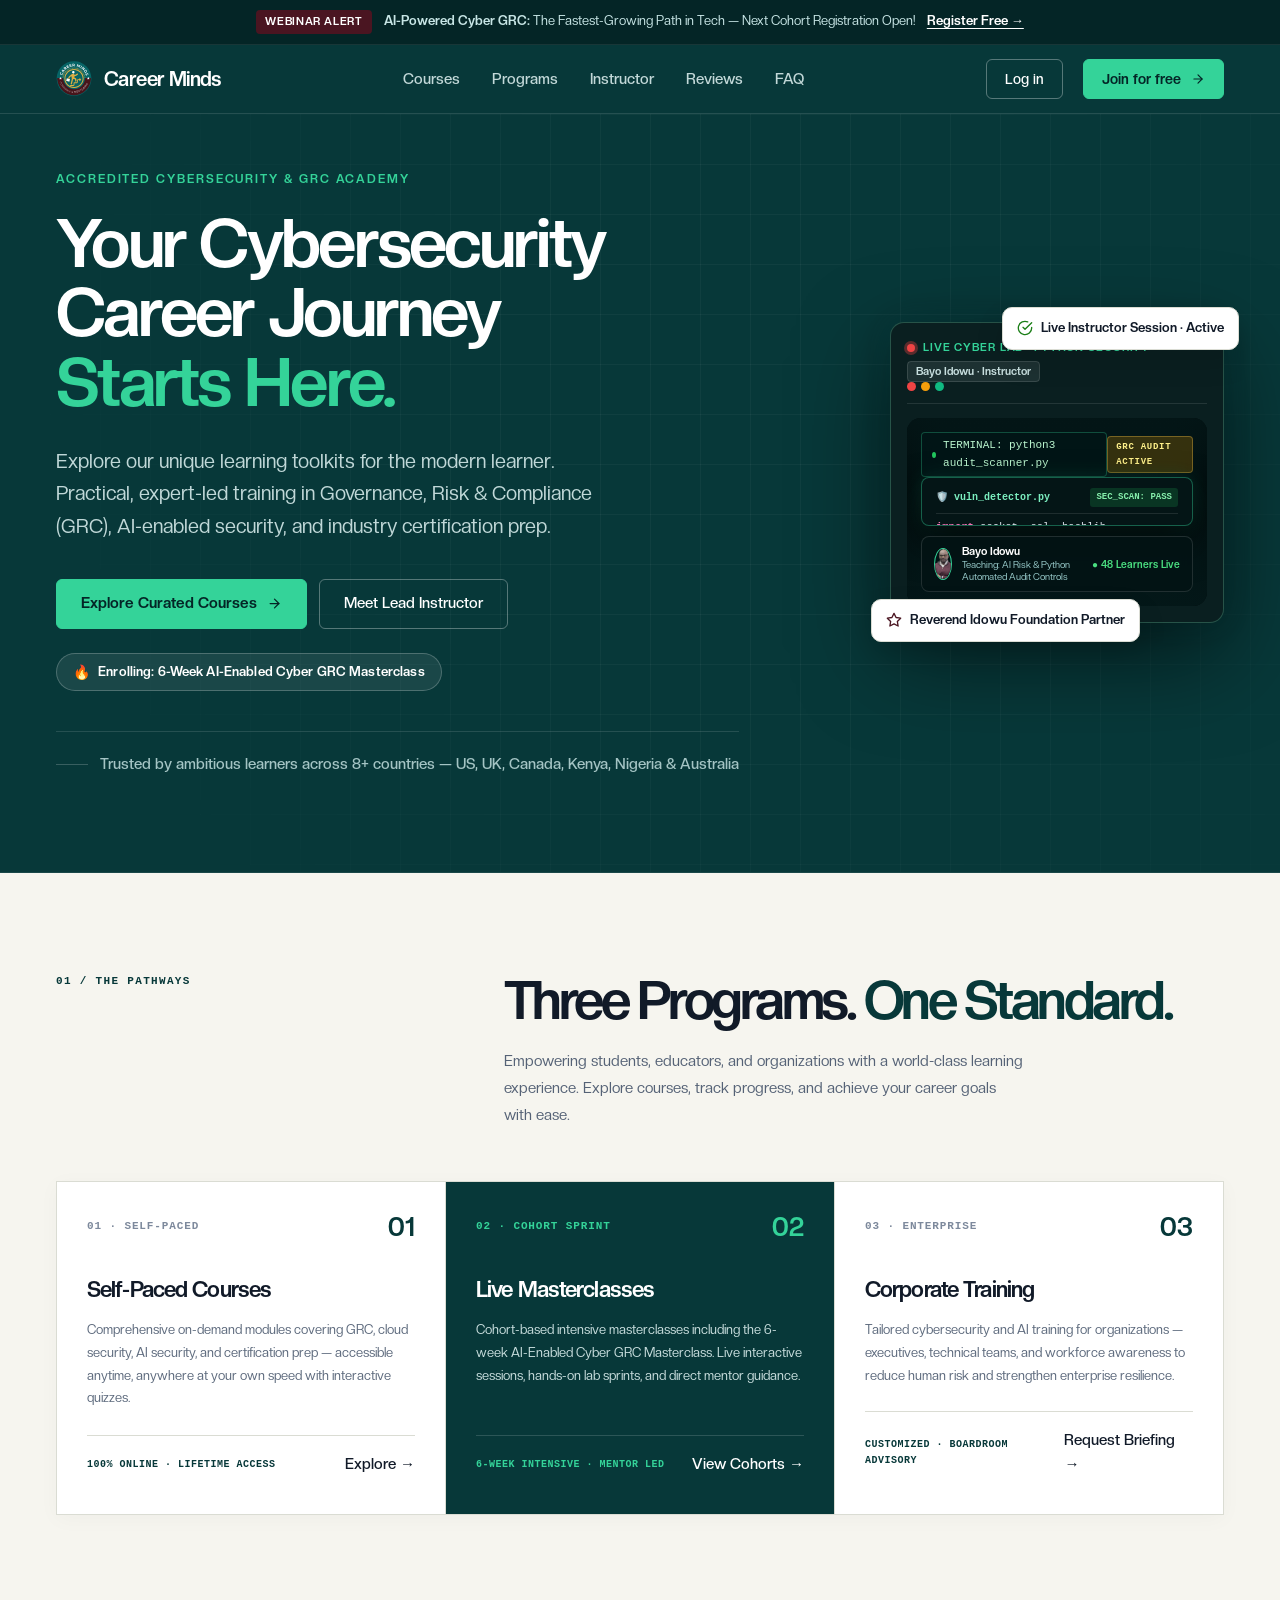
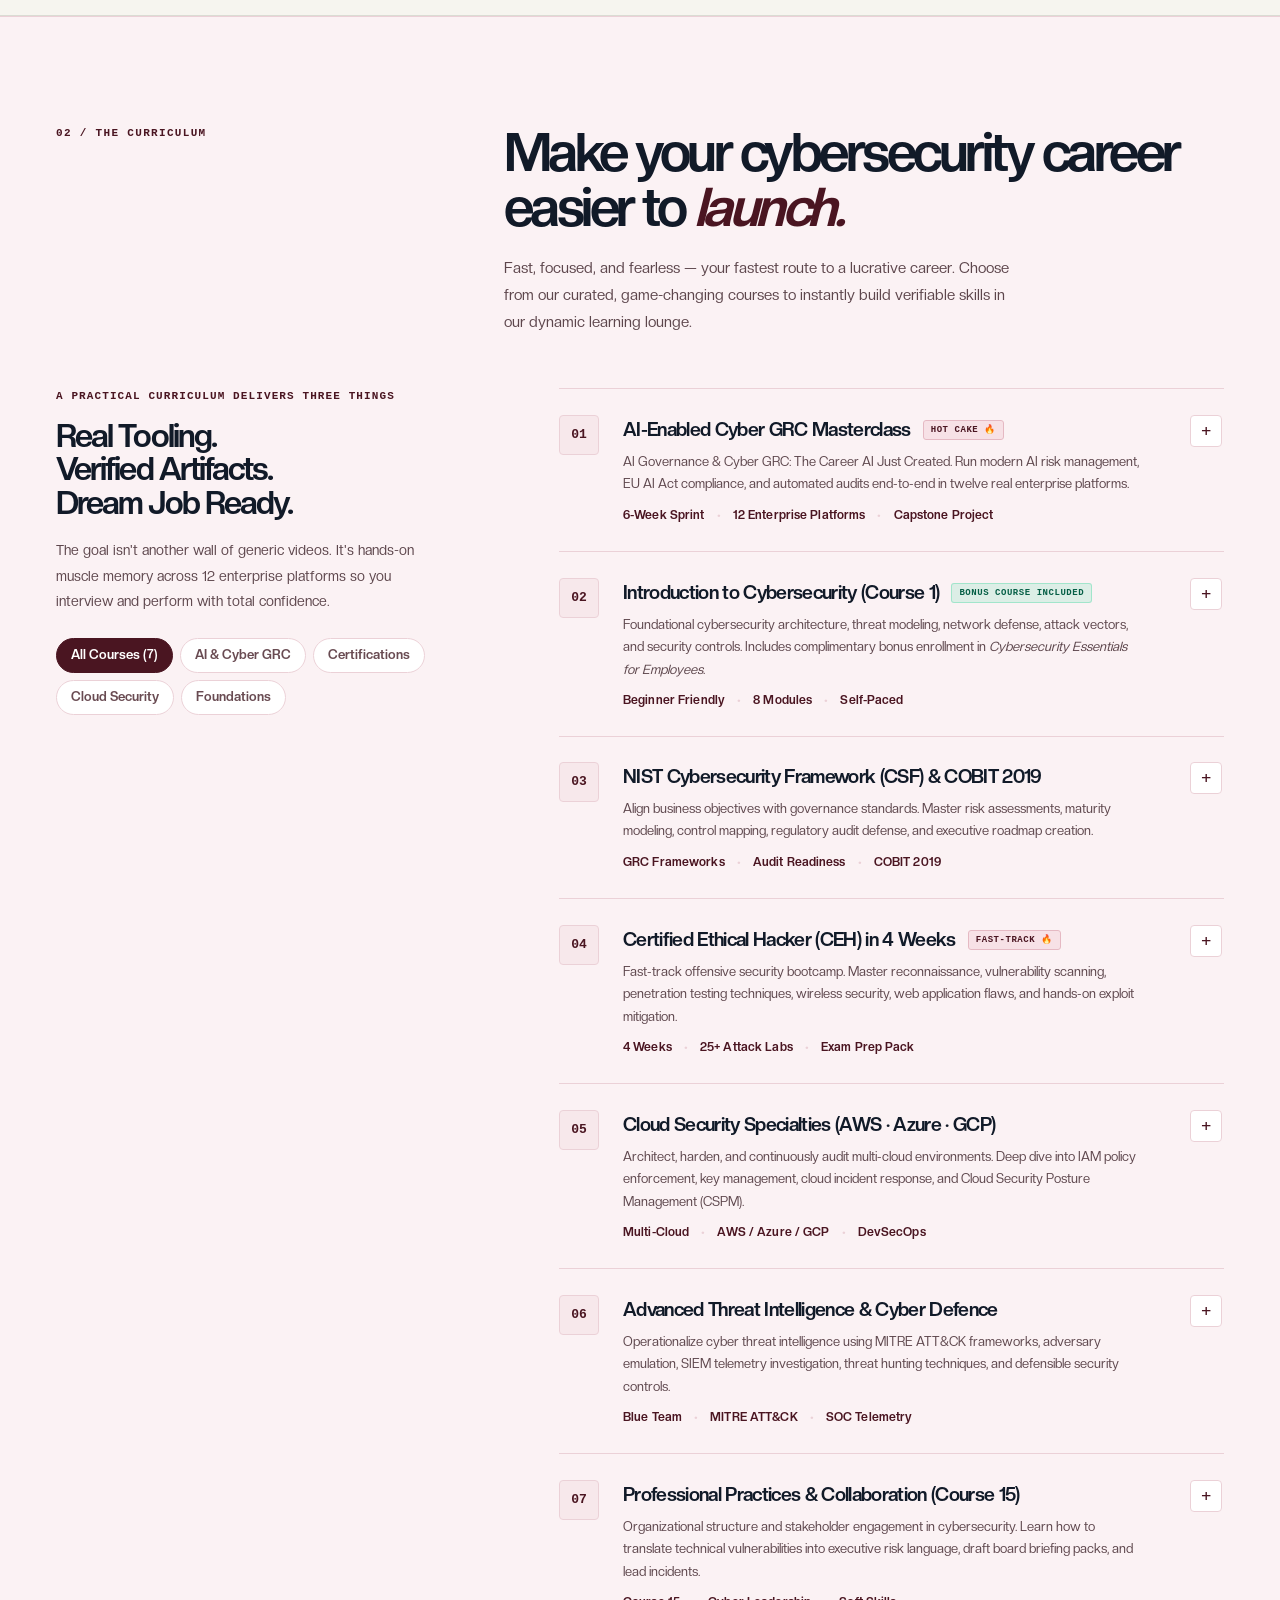
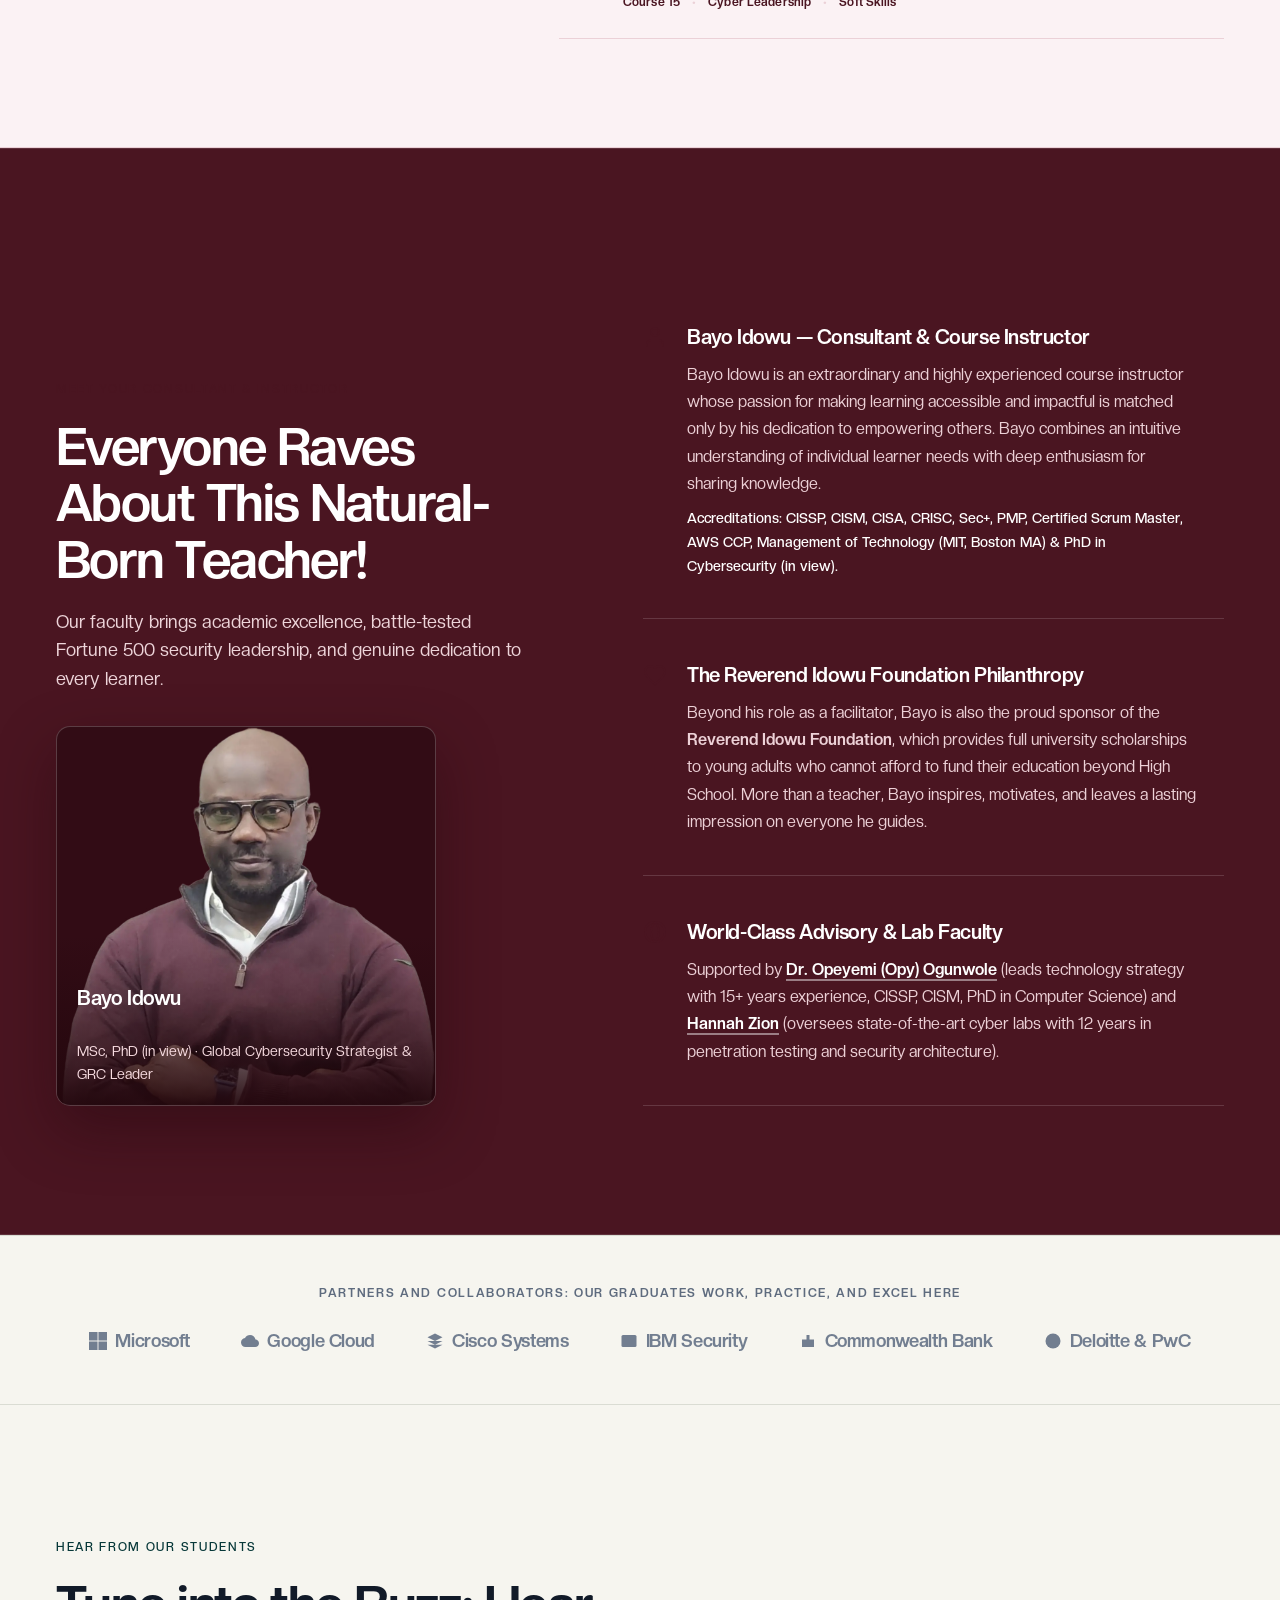
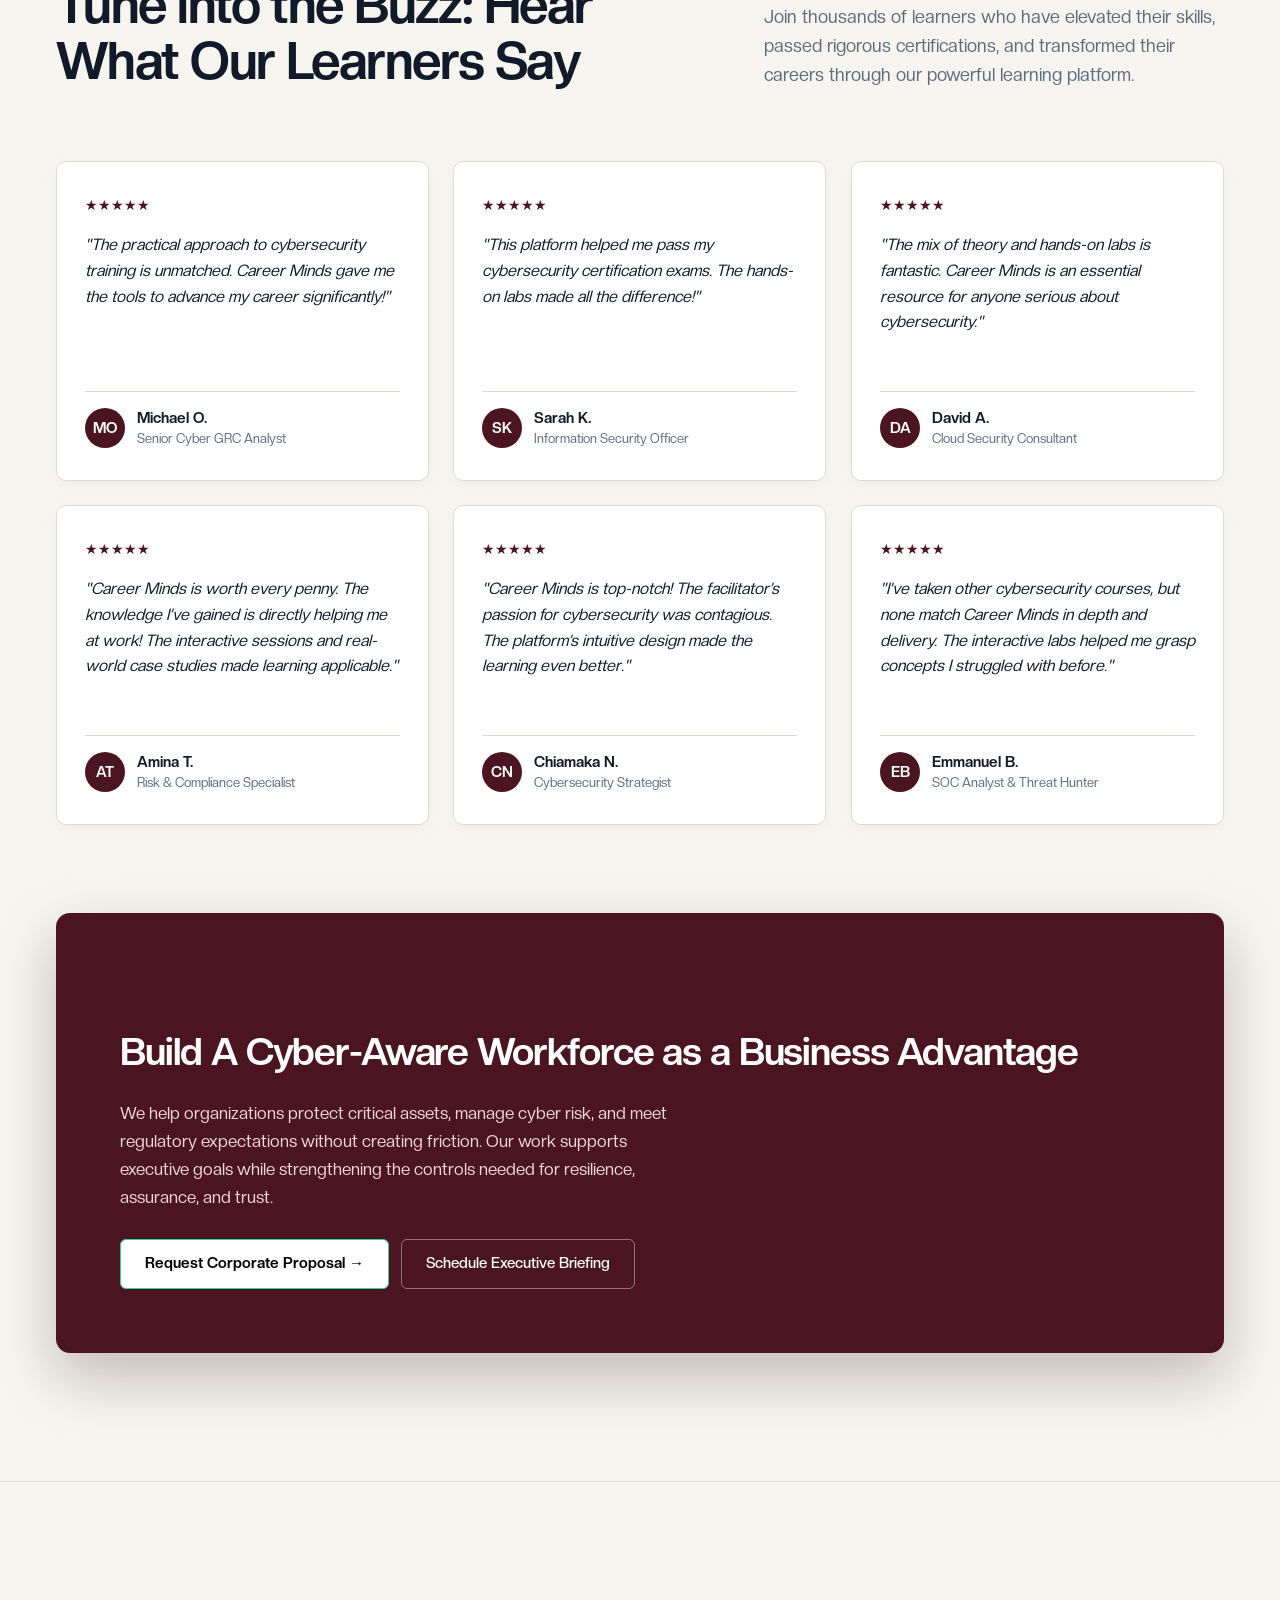
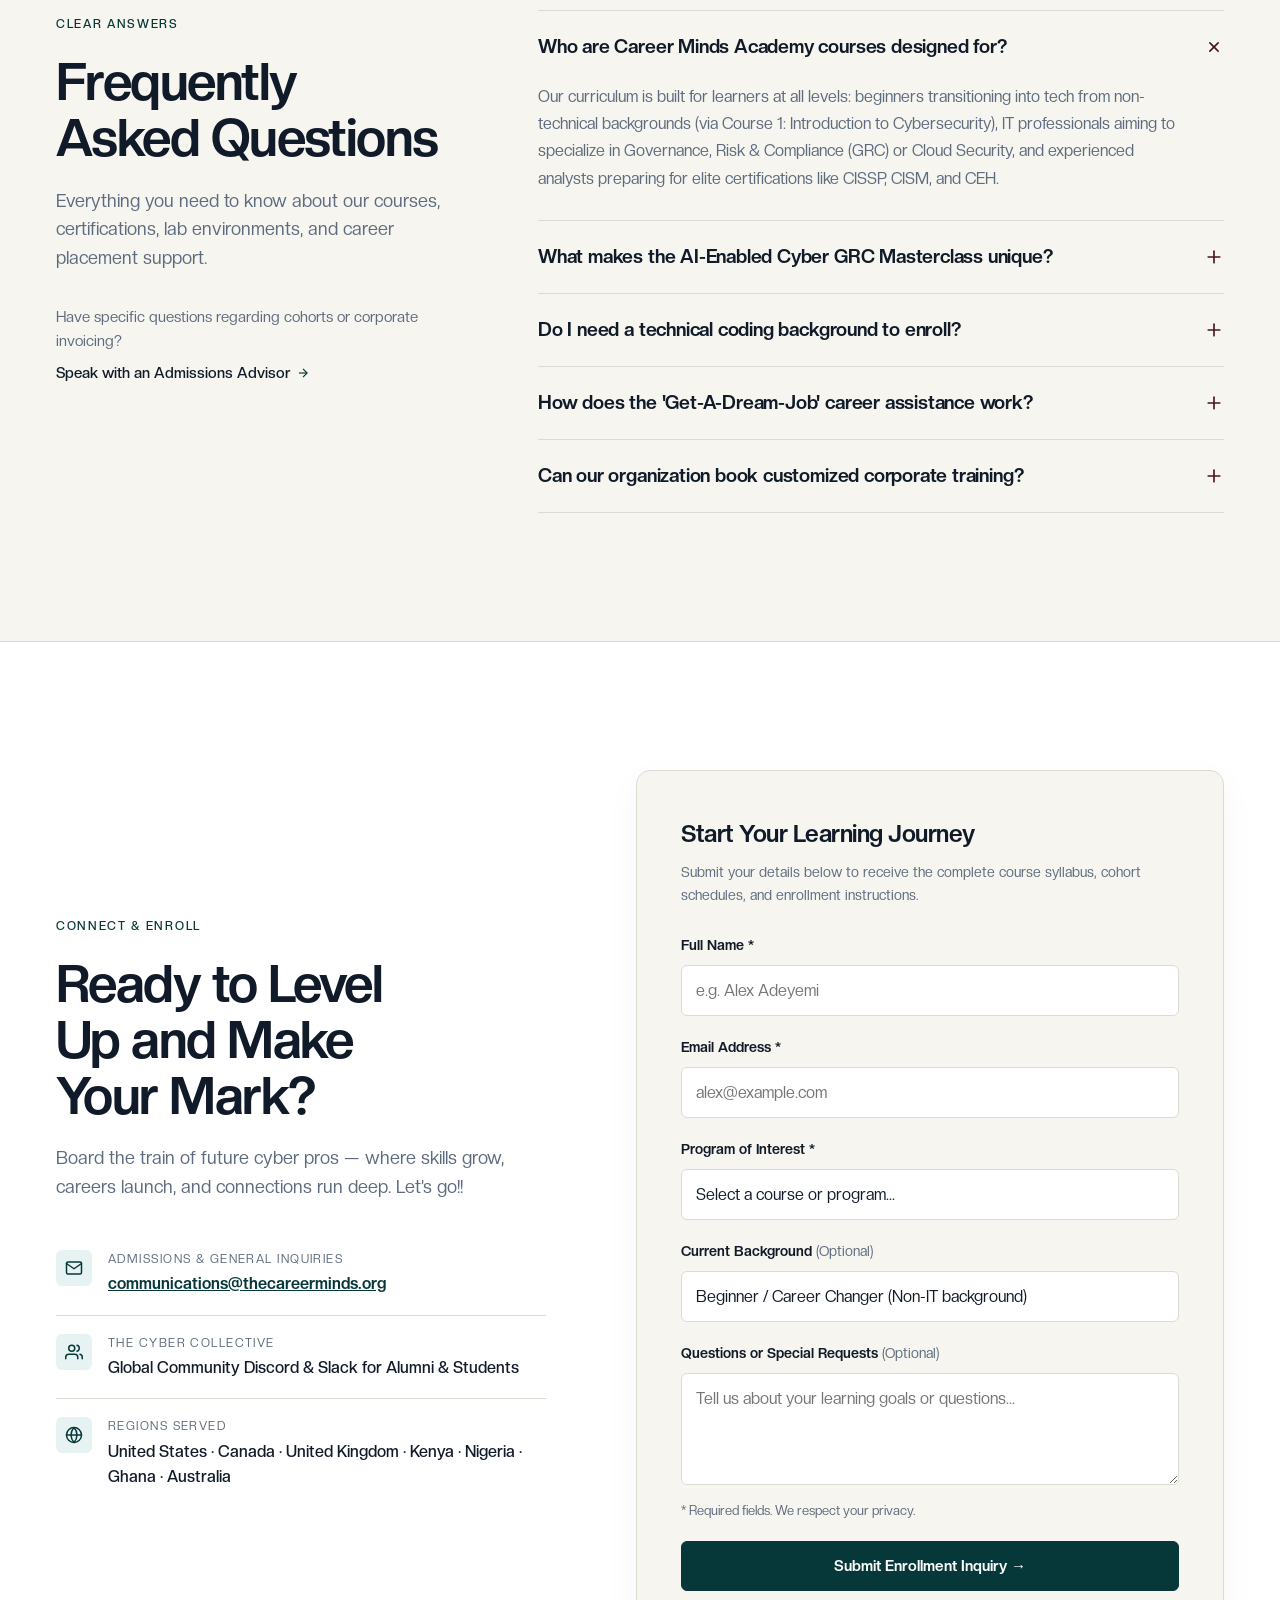
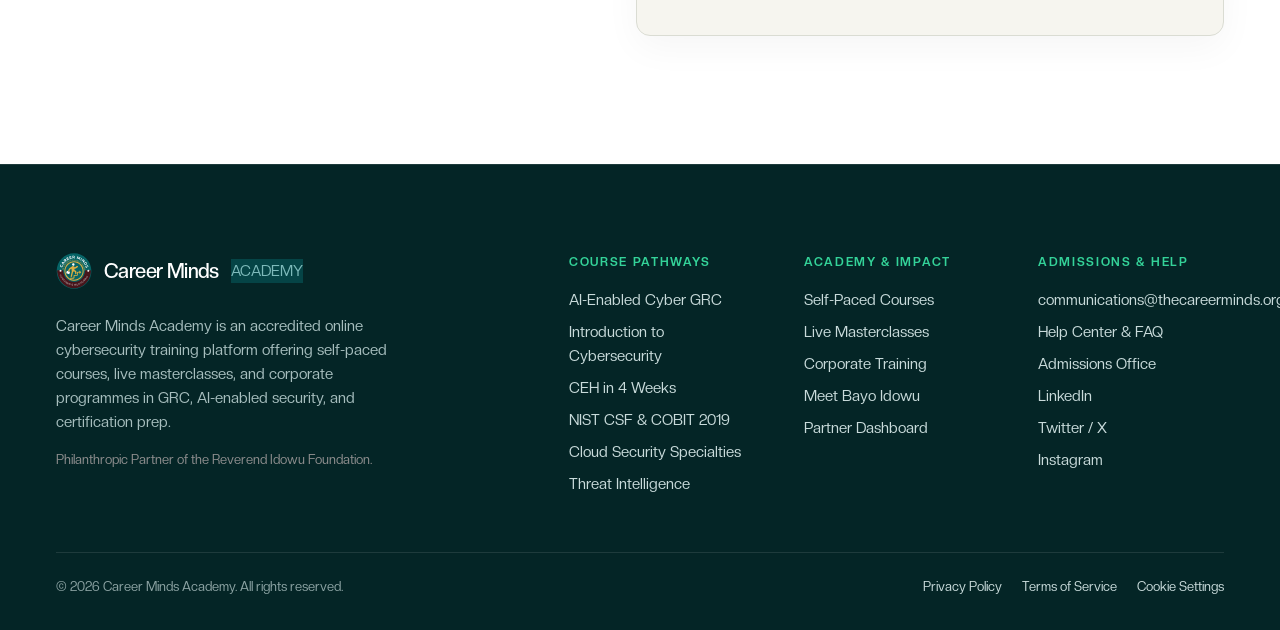
==== index.html @ 3934a2dc "first commit" ====
<!doctype html>
<html lang="en">
  <head>
    <meta charset="UTF-8" />
    <meta name="viewport" content="width=device-width, initial-scale=1.0" />
    <title>Career Minds Academy | Cybersecurity &amp; GRC Training</title>
    <meta
      name="description"
      content="Launch and advance your cybersecurity career with Career Minds Academy. Self-paced courses, live masterclasses, and corporate programmes in GRC, AI-enabled security, and certification prep."
    />
    <meta name="theme-color" content="#066466" />
    <link rel="icon" type="image/svg+xml" href="logo.svg" />
    <link rel="icon" type="image/x-icon" href="favicon.ico" />

    <!-- Stylesheets: Restora core design system + Career Minds enhancements -->
    <link rel="stylesheet" href="restora.css" />
    <link rel="stylesheet" href="careerminds.css" />
  </head>
  <body>
    <!-- Accessibility Skip Link -->
    <a href="#main" class="skip-link">Skip to main content</a>

    <!-- Top Announcement Bar -->
    <div class="top-banner">
      <div class="top-banner__inner">
        <span class="top-banner__pill">Webinar Alert</span>
        <span><strong>AI-Powered Cyber GRC:</strong> The Fastest-Growing Path in Tech — Next Cohort Registration Open!</span>
        <a href="#contact" class="top-banner__link">Register Free &rarr;</a>
      </div>
    </div>

    <!-- Sticky Navbar -->
    <header class="navbar navbar--theme-green">
      <div class="container">
        <div class="navbar__inner">
          <!-- Brand Logo -->
          <a href="#" class="navbar__brand wordmark" aria-label="Career Minds Homepage">
            <img src="logo.svg" alt="Career Minds Logo" class="navbar__logo" width="36" height="36" />
            <span class="wordmark__text">Career Minds</span>
          </a>

          <!-- Desktop Navigation Links -->
          <nav class="navbar__nav" aria-label="Main Navigation">
            <ul class="navbar__links">
              <li><a href="#services">Courses</a></li>
              <li><a href="#programs">Programs</a></li>
              <li><a href="#instructor">Instructor</a></li>
              <li><a href="#reviews">Reviews</a></li>
              <li><a href="#faq">FAQ</a></li>
            </ul>
          </nav>

          <!-- CTAs -->
          <div class="navbar__actions">
            <a href="https://www.thecareerminds.com" target="_blank" rel="noopener noreferrer" class="button button--secondary button--sm">
              Log in
            </a>
            <a href="#services" class="button button--primary button--sm navbar__cta">
              Join for free
              <svg width="14" height="14" viewBox="0 0 24 24" fill="none" stroke="currentColor" stroke-width="2" stroke-linecap="round" stroke-linejoin="round" aria-hidden="true">
                <line x1="5" y1="12" x2="19" y2="12"></line>
                <polyline points="12 5 19 12 12 19"></polyline>
              </svg>
            </a>
          </div>

          <!-- Mobile Hamburger Toggle -->
          <button type="button" class="navbar__toggle" id="mobile-toggle" aria-expanded="false" aria-controls="mobile-nav" aria-label="Toggle navigation menu">
            <svg width="24" height="24" viewBox="0 0 24 24" fill="none" stroke="currentColor" stroke-width="1.8" stroke-linecap="round" stroke-linejoin="round" id="burger-icon" aria-hidden="true">
              <line x1="3" y1="12" x2="21" y2="12"></line>
              <line x1="3" y1="6" x2="21" y2="6"></line>
              <line x1="3" y1="18" x2="21" y2="18"></line>
            </svg>
          </button>
        </div>
      </div>

      <!-- Mobile Menu Dropdown -->
      <div class="mobile-menu" id="mobile-nav" hidden>
        <div class="container">
          <ul>
            <li><a href="#services" class="mobile-link">Courses &amp; Certifications</a></li>
            <li><a href="#programs" class="mobile-link">Three Programs</a></li>
            <li><a href="#instructor" class="mobile-link">Meet Your Instructor</a></li>
            <li><a href="#reviews" class="mobile-link">Student Reviews</a></li>
            <li><a href="#faq" class="mobile-link">Help Center &amp; FAQ</a></li>
            <li><a href="#contact" class="mobile-link">Contact &amp; Admissions</a></li>
          </ul>
          <div style="padding-top: 16px; display: flex; flex-direction: column; gap: 12px;">
            <a href="#services" class="button button--primary mobile-menu__cta mobile-link">
              Join for free &rarr;
            </a>
            <a href="https://www.thecareerminds.com" target="_blank" rel="noopener noreferrer" class="button button--secondary mobile-menu__cta mobile-link">
              Log in
            </a>
          </div>
        </div>
      </div>
    </header>

    <main id="main">
      <!-- HERO SECTION (Restora .hero grid style) -->
      <section class="hero" data-nav-theme="green" aria-labelledby="hero-title">
        <div class="container">
          <div class="hero__grid">
            <!-- Left Copy Column -->
            <div class="hero__copy reveal">
              <div class="eyebrow">Accredited Cybersecurity &amp; GRC Academy</div>
              <h1 id="hero-title" class="hero__title">
                <span class="hero__title-line">Your Cybersecurity</span>
                <span class="hero__title-line">Career Journey</span>
                <span class="hero__title-line text-accent">Starts Here.</span>
              </h1>
              <p class="hero__lead">
                Explore our unique learning toolkits for the modern learner. Practical, expert-led training in Governance, Risk &amp; Compliance (GRC), AI-enabled security, and industry certification prep.
              </p>

              <!-- CTA Row -->
              <div class="button-row">
                <a href="#services" class="button button--primary">
                  Explore Curated Courses
                  <svg width="15" height="15" viewBox="0 0 24 24" fill="none" stroke="currentColor" stroke-width="2" stroke-linecap="round" stroke-linejoin="round" aria-hidden="true">
                    <line x1="5" y1="12" x2="19" y2="12"></line>
                    <polyline points="12 5 19 12 12 19"></polyline>
                  </svg>
                </a>
                <a href="#instructor" class="button button--secondary">
                  Meet Lead Instructor
                </a>
              </div>

              <!-- Hot Cake Pill Badge -->
              <div class="hero__badge-row">
                <span class="badge-hot-cake">
                  Enrolling: 6-Week AI-Enabled Cyber GRC Masterclass
                </span>
              </div>

              <!-- Hero Trust Rule & Stat -->
              <div class="hero__trust">
                <span class="hero__trust-rule"></span>
                <span>Trusted by ambitious learners across 8+ countries — US, UK, Canada, Kenya, Nigeria &amp; Australia</span>
              </div>
            </div>

            <!-- Right Visual Column: Live Cybersecurity Classroom & Python Screen Stream -->
            <div class="hero__visual reveal">
              <div class="hero__card hero__card--video">
                <!-- Floating Badge: Top Right -->
                <div class="floating-badge floating-badge--top-right">
                  <svg width="16" height="16" viewBox="0 0 24 24" fill="none" stroke="#1a7e16" stroke-width="2" stroke-linecap="round" stroke-linejoin="round" aria-hidden="true">
                    <path d="M22 11.08V12a10 10 0 1 1-5.93-9.14"></path>
                    <polyline points="22 4 12 14.01 9 11.01"></polyline>
                  </svg>
                  <span>Live Instructor Session · Active</span>
                </div>

                <!-- Video Frame Header (OS / Classroom Header) -->
                <div class="hero__card-header hero__video-header">
                  <div class="hero__card-badge">
                    <span class="pulse-indicator"></span>
                    Live Cyber Lab · Python Security
                  </div>
                  <div class="hero__video-meta">
                    <span class="video-meta-pill">Bayo Idowu · Instructor</span>
                  </div>
                  <div class="hero__card-dots">
                    <span class="hero__card-dot"></span>
                    <span class="hero__card-dot"></span>
                    <span class="hero__card-dot"></span>
                  </div>
                </div>

                <!-- Video Player Container with Custom Cybersecurity & Python Code Overlay -->
                <div class="hero__video-wrapper">
                  <video autoplay="" loop="" muted="" playsinline="" class="w-full rounded-2xl hero__video-element" aria-label="Cybersecurity Instructor Teaching Live with Python Code">
                    <source src="https://d12araoe7z5xxk.cloudfront.net/download/ZDlNErBZ6pvia0ogd7bto8kIg.mp4" type="video/mp4" />
                  </video>

                  <!-- Cybersecurity Live Teaching & Code Overlays -->
                  <div class="video-cyber-overlay">
                    <!-- Top Telemetry Bar -->
                    <div class="cyber-telemetry-bar">
                      <span class="telemetry-item">
                        <span class="telemetry-dot"></span>
                        TERMINAL: python3 audit_scanner.py
                      </span>
                      <span class="telemetry-badge">GRC AUDIT ACTIVE</span>
                    </div>

                    <!-- Code / Threat Telemetry Widget with Moving Scanner Beam & Progressive Blur -->
                    <div class="cyber-code-hud">
                      <!-- Scanner Beam Element moving vertically across the code box -->
                      <div class="cyber-scanner-beam" aria-hidden="true">
                        <div class="scanner-blur-layer scanner-blur-layer--far"></div>
                        <div class="scanner-blur-layer scanner-blur-layer--mid"></div>
                        <div class="scanner-blur-layer scanner-blur-layer--near"></div>
                        <div class="scanner-laser-line"></div>
                        <div class="scanner-glow-head"></div>
                      </div>

                      <div class="code-hud__header">
                        <span class="code-hud__file">🛡️ vuln_detector.py</span>
                        <span class="code-hud__status">SEC_SCAN: PASS</span>
                      </div>
                      <pre class="code-hud__snippet"><code><span class="c-kw">import</span> socket, ssl, hashlib

<span class="c-fn">def</span> <span class="c-call">verify_nist_controls</span>(target, port=443):
    ctx = ssl.create_default_context()
    <span class="c-kw">with</span> ctx.wrap_socket(socket.socket(), server_hostname=target) <span class="c-kw">as</span> s:
        s.connect((target, port))
        cert = s.getpeercert()
        <span class="c-kw">return</span> {<span class="c-str">"nist_csf"</span>: <span class="c-num">2.0</span>, <span class="c-str">"tls_cipher"</span>: s.cipher()[0], <span class="c-str">"status"</span>: <span class="c-str">"COMPLIANT"</span>}</code></pre>
                    </div>

                    <!-- Bottom Instructor Status Bar -->
                    <div class="cyber-instructor-bar">
                      <div class="instructor-live-avatar">
                        <img src="director.webp" alt="Bayo Idowu" width="32" height="32" />
                      </div>
                      <div class="instructor-live-info">
                        <strong>Bayo Idowu</strong>
                        <span>Teaching: AI Risk &amp; Python Automated Audit Controls</span>
                      </div>
                      <div class="live-learner-count">
                        <span>● 48 Learners Live</span>
                      </div>
                    </div>
                  </div>
                </div>

                <!-- Floating Badge: Bottom Left -->
                <div class="floating-badge floating-badge--bottom-left">
                  <svg width="16" height="16" viewBox="0 0 24 24" fill="none" stroke="#4a1521" stroke-width="2" stroke-linecap="round" stroke-linejoin="round" aria-hidden="true">
                    <polygon points="12 2 15.09 8.26 22 9.27 17 14.14 18.18 21.02 12 17.77 5.82 21.02 7 14.14 2 9.27 8.91 8.26 12 2"></polygon>
                  </svg>
                  <span>Reverend Idowu Foundation Partner</span>
                </div>
              </div>
            </div>
          </div>
        </div>
      </section>

      <!-- THREE PROGRAMS. ONE STANDARD. (Shiplog Section 01 / Friction Grid Style) -->
      <section class="section wrap-section" id="programs" data-nav-theme="cream" aria-labelledby="programs-title">
        <div class="container">
          <div class="section-top reveal">
            <div class="section-kicker mono">01 / The Pathways</div>
            <div>
              <h2 id="programs-title">
                Three Programs. <em>One Standard.</em>
              </h2>
              <p>
                Empowering students, educators, and organizations with a world-class learning experience. Explore courses, track progress, and achieve your career goals with ease.
              </p>
            </div>
          </div>

          <!-- Shiplog .friction 3-column split border grid -->
          <div class="friction-grid">
            <article class="friction-card reveal">
              <div class="friction-card__header">
                <span class="number mono">01 &middot; SELF-PACED</span>
                <span class="symbol">01</span>
              </div>
              <h3>Self-Paced Courses</h3>
              <p>
                Comprehensive on-demand modules covering GRC, cloud security, AI security, and certification prep — accessible anytime, anywhere at your own speed with interactive quizzes.
              </p>
              <div class="friction-card__footer">
                <span class="friction-card__meta">100% Online &middot; Lifetime Access</span>
                <a href="#services" class="text-link">Explore &rarr;</a>
              </div>
            </article>

            <article class="friction-card friction-card--highlight reveal">
              <div class="friction-card__header">
                <span class="number mono" style="color: var(--cm-green-electric);">02 &middot; COHORT SPRINT</span>
                <span class="symbol" style="color: var(--cm-green-electric);">02</span>
              </div>
              <h3>Live Masterclasses</h3>
              <p>
                Cohort-based intensive masterclasses including the 6-week AI-Enabled Cyber GRC Masterclass. Live interactive sessions, hands-on lab sprints, and direct mentor guidance.
              </p>
              <div class="friction-card__footer">
                <span class="friction-card__meta" style="color: var(--cm-green-electric);">6-Week Intensive &middot; Mentor Led</span>
                <a href="#services" class="text-link" style="color: #ffffff;">View Cohorts &rarr;</a>
              </div>
            </article>

            <article class="friction-card reveal">
              <div class="friction-card__header">
                <span class="number mono">03 &middot; ENTERPRISE</span>
                <span class="symbol">03</span>
              </div>
              <h3>Corporate Training</h3>
              <p>
                Tailored cybersecurity and AI training for organizations — executives, technical teams, and workforce awareness to reduce human risk and strengthen enterprise resilience.
              </p>
              <div class="friction-card__footer">
                <span class="friction-card__meta">Customized &middot; Boardroom Advisory</span>
                <a href="#contact" class="text-link">Request Briefing &rarr;</a>
              </div>
            </article>
          </div>
        </div>
      </section>

      <!-- SERVICES / CURATED COURSES (Shiplog Blue-Band Replaced with BURGUNDY BAND) -->
      <section class="burgundy-band section" id="services" data-nav-theme="burgundy" aria-labelledby="services-title">
        <div class="container">
          <!-- Section Top Split Header -->
          <div class="section-top reveal">
            <div class="section-kicker mono">02 / The Curriculum</div>
            <div>
              <h2 id="services-title">
                Make your cybersecurity career easier to <em>launch.</em>
              </h2>
              <p>
                Fast, focused, and fearless — your fastest route to a lucrative career. Choose from our curated, game-changing courses to instantly build verifiable skills in our dynamic learning lounge.
              </p>
            </div>
          </div>

          <!-- Shiplog Signal Layout (Sticky Left Intro + Numbered Signal Rows) -->
          <div class="signal-layout">
            <!-- Left Sticky Sidebar -->
            <div class="signal-intro reveal">
              <span class="mono">A practical curriculum delivers three things</span>
              <h3>Real Tooling.<br>Verified Artifacts.<br>Dream Job Ready.</h3>
              <p>
                The goal isn't another wall of generic videos. It's hands-on muscle memory across 12 enterprise platforms so you interview and perform with total confidence.
              </p>

              <!-- Interactive Category Filter Buttons -->
              <div class="signal-filter-bar" role="tablist" aria-label="Course categories filter">
                <button type="button" class="signal-filter-btn active" data-category="all" role="tab" aria-selected="true">All Courses (7)</button>
                <button type="button" class="signal-filter-btn" data-category="grc" role="tab" aria-selected="false">AI &amp; Cyber GRC</button>
                <button type="button" class="signal-filter-btn" data-category="cert" role="tab" aria-selected="false">Certifications</button>
                <button type="button" class="signal-filter-btn" data-category="cloud" role="tab" aria-selected="false">Cloud Security</button>
                <button type="button" class="signal-filter-btn" data-category="foundations" role="tab" aria-selected="false">Foundations</button>
              </div>
            </div>

            <!-- Right Signal Rows List -->
            <div class="signal-list" role="tabpanel">
              <!-- Course 01 -->
              <article class="signal-row reveal" data-category="grc" data-course-id="grc-masterclass">
                <span class="signal-index">01</span>
                <div>
                  <div class="signal-row__head">
                    <h4>AI-Enabled Cyber GRC Masterclass</h4>
                    <span class="signal-tag signal-tag--gold">HOT CAKE 🔥</span>
                  </div>
                  <p>
                    AI Governance &amp; Cyber GRC: The Career AI Just Created. Run modern AI risk management, EU AI Act compliance, and automated audits end-to-end in twelve real enterprise platforms.
                  </p>
                  <div class="service__tags">
                    <span class="tag">6-Week Sprint</span>
                    <span class="tag">12 Enterprise Platforms</span>
                    <span class="tag">Capstone Project</span>
                  </div>
                </div>
                <button type="button" class="signal-plus-btn open-curriculum-btn" data-course="grc-masterclass" aria-label="View AI-Enabled Cyber GRC Curriculum">
                  +
                </button>
              </article>

              <!-- Course 02 -->
              <article class="signal-row reveal" data-category="foundations" data-course-id="intro-cyber">
                <span class="signal-index">02</span>
                <div>
                  <div class="signal-row__head">
                    <h4>Introduction to Cybersecurity (Course 1)</h4>
                    <span class="signal-tag signal-tag--mint">BONUS COURSE INCLUDED</span>
                  </div>
                  <p>
                    Foundational cybersecurity architecture, threat modeling, network defense, attack vectors, and security controls. Includes complimentary bonus enrollment in <em>Cybersecurity Essentials for Employees</em>.
                  </p>
                  <div class="service__tags">
                    <span class="tag">Beginner Friendly</span>
                    <span class="tag">8 Modules</span>
                    <span class="tag">Self-Paced</span>
                  </div>
                </div>
                <button type="button" class="signal-plus-btn open-curriculum-btn" data-course="intro-cyber" aria-label="View Introduction to Cybersecurity Curriculum">
                  +
                </button>
              </article>

              <!-- Course 03 -->
              <article class="signal-row reveal" data-category="grc cert" data-course-id="nist-cobit">
                <span class="signal-index">03</span>
                <div>
                  <div class="signal-row__head">
                    <h4>NIST Cybersecurity Framework (CSF) &amp; COBIT 2019</h4>
                  </div>
                  <p>
                    Align business objectives with governance standards. Master risk assessments, maturity modeling, control mapping, regulatory audit defense, and executive roadmap creation.
                  </p>
                  <div class="service__tags">
                    <span class="tag">GRC Frameworks</span>
                    <span class="tag">Audit Readiness</span>
                    <span class="tag">COBIT 2019</span>
                  </div>
                </div>
                <button type="button" class="signal-plus-btn open-curriculum-btn" data-course="nist-cobit" aria-label="View NIST CSF and COBIT Curriculum">
                  +
                </button>
              </article>

              <!-- Course 04 -->
              <article class="signal-row reveal" data-category="cert" data-course-id="ceh-bootcamp">
                <span class="signal-index">04</span>
                <div>
                  <div class="signal-row__head">
                    <h4>Certified Ethical Hacker (CEH) in 4 Weeks</h4>
                    <span class="signal-tag signal-tag--gold">FAST-TRACK 🔥</span>
                  </div>
                  <p>
                    Fast-track offensive security bootcamp. Master reconnaissance, vulnerability scanning, penetration testing techniques, wireless security, web application flaws, and hands-on exploit mitigation.
                  </p>
                  <div class="service__tags">
                    <span class="tag">4 Weeks</span>
                    <span class="tag">25+ Attack Labs</span>
                    <span class="tag">Exam Prep Pack</span>
                  </div>
                </div>
                <button type="button" class="signal-plus-btn open-curriculum-btn" data-course="ceh-bootcamp" aria-label="View CEH Bootcamp Curriculum">
                  +
                </button>
              </article>

              <!-- Course 05 -->
              <article class="signal-row reveal" data-category="cloud cert" data-course-id="cloud-sec">
                <span class="signal-index">05</span>
                <div>
                  <div class="signal-row__head">
                    <h4>Cloud Security Specialties (AWS &middot; Azure &middot; GCP)</h4>
                  </div>
                  <p>
                    Architect, harden, and continuously audit multi-cloud environments. Deep dive into IAM policy enforcement, key management, cloud incident response, and Cloud Security Posture Management (CSPM).
                  </p>
                  <div class="service__tags">
                    <span class="tag">Multi-Cloud</span>
                    <span class="tag">AWS / Azure / GCP</span>
                    <span class="tag">DevSecOps</span>
                  </div>
                </div>
                <button type="button" class="signal-plus-btn open-curriculum-btn" data-course="cloud-sec" aria-label="View Cloud Security Curriculum">
                  +
                </button>
              </article>

              <!-- Course 06 -->
              <article class="signal-row reveal" data-category="cloud" data-course-id="threat-intel">
                <span class="signal-index">06</span>
                <div>
                  <div class="signal-row__head">
                    <h4>Advanced Threat Intelligence &amp; Cyber Defence</h4>
                  </div>
                  <p>
                    Operationalize cyber threat intelligence using MITRE ATT&amp;CK frameworks, adversary emulation, SIEM telemetry investigation, threat hunting techniques, and defensible security controls.
                  </p>
                  <div class="service__tags">
                    <span class="tag">Blue Team</span>
                    <span class="tag">MITRE ATT&amp;CK</span>
                    <span class="tag">SOC Telemetry</span>
                  </div>
                </div>
                <button type="button" class="signal-plus-btn open-curriculum-btn" data-course="threat-intel" aria-label="View Threat Intelligence Curriculum">
                  +
                </button>
              </article>

              <!-- Course 07 -->
              <article class="signal-row reveal" data-category="foundations grc" data-course-id="prof-practices">
                <span class="signal-index">07</span>
                <div>
                  <div class="signal-row__head">
                    <h4>Professional Practices &amp; Collaboration (Course 15)</h4>
                  </div>
                  <p>
                    Organizational structure and stakeholder engagement in cybersecurity. Learn how to translate technical vulnerabilities into executive risk language, draft board briefing packs, and lead incidents.
                  </p>
                  <div class="service__tags">
                    <span class="tag">Course 15</span>
                    <span class="tag">Cyber Leadership</span>
                    <span class="tag">Soft Skills</span>
                  </div>
                </div>
                <button type="button" class="signal-plus-btn open-curriculum-btn" data-course="prof-practices" aria-label="View Professional Practices Curriculum">
                  +
                </button>
              </article>
            </div>
          </div>
        </div>
      </section>

      <!-- INSTRUCTOR & LEADERSHIP SPOTLIGHT (Restora .why layout) -->
      <section class="section" id="instructor" data-nav-theme="burgundy" aria-labelledby="instructor-title">
        <div class="container">
          <div class="why">
            <!-- Left Sticky Intro -->
            <div class="why__intro reveal">
              <div class="eyebrow">Meet Your Consultant &amp; Instructor</div>
              <h2 id="instructor-title" class="section-title">
                Everyone Raves About This Natural-Born Teacher!
              </h2>
              <p class="section-lead">
                Our faculty brings academic excellence, battle-tested Fortune 500 security leadership, and genuine dedication to every learner.
              </p>

              <!-- Authentic Photo of Bayo Idowu -->
              <div class="instructor-visual" style="margin-top: 32px; max-width: 380px;">
                <img src="director.webp" alt="Bayo Idowu - Lead Consultant &amp; Course Instructor" width="400" height="400" loading="lazy" />
                <div class="instructor-badge-overlay">
                  <h4>Bayo Idowu</h4>
                  <p>MSc, PhD (in view) &middot; Global Cybersecurity Strategist &amp; GRC Leader</p>
                </div>
              </div>
            </div>

            <!-- Right Profile Content List -->
            <div class="why__list">
              <!-- Item 1: Instructor Profile -->
              <div class="why__item reveal">
                <div class="why__icon">
                  <svg width="24" height="24" viewBox="0 0 24 24" fill="none" stroke="currentColor" stroke-width="1.8" stroke-linecap="round" stroke-linejoin="round" aria-hidden="true">
                    <path d="M20 21v-2a4 4 0 0 0-4-4H8a4 4 0 0 0-4 4v2"></path>
                    <circle cx="12" cy="7" r="4"></circle>
                  </svg>
                </div>
                <div>
                  <h3>Bayo Idowu — Consultant &amp; Course Instructor</h3>
                  <p>
                    Bayo Idowu is an extraordinary and highly experienced course instructor whose passion for making learning accessible and impactful is matched only by his dedication to empowering others. Bayo combines an intuitive understanding of individual learner needs with deep enthusiasm for sharing knowledge.
                  </p>
                  <p style="margin-top: 10px; font-size: 0.875rem; color: var(--color-teal); font-weight: 500;">
                    Accreditations: CISSP, CISM, CISA, CRISC, Sec+, PMP, Certified Scrum Master, AWS CCP, Management of Technology (MIT, Boston MA) &amp; PhD in Cybersecurity (in view).
                  </p>
                </div>
              </div>

              <!-- Item 2: Reverend Idowu Foundation -->
              <div class="why__item reveal">
                <div class="why__icon">
                  <svg width="24" height="24" viewBox="0 0 24 24" fill="none" stroke="currentColor" stroke-width="1.8" stroke-linecap="round" stroke-linejoin="round" aria-hidden="true">
                    <path d="M12 21.35l-1.45-1.32C5.4 15.36 2 12.28 2 8.5 2 5.42 4.42 3 7.5 3c1.74 0 3.41.81 4.5 2.09C13.09 3.81 14.76 3 16.5 3 19.58 3 22 5.42 22 8.5c0 3.78-3.4 6.86-8.55 11.54L12 21.35z"></path>
                  </svg>
                </div>
                <div>
                  <h3>The Reverend Idowu Foundation Philanthropy</h3>
                  <p>
                    Beyond his role as a facilitator, Bayo is also the proud sponsor of the <strong>Reverend Idowu Foundation</strong>, which provides full university scholarships to young adults who cannot afford to fund their education beyond High School. More than a teacher, Bayo inspires, motivates, and leaves a lasting impression on everyone he guides.
                  </p>
                </div>
              </div>

              <!-- Item 3: Leadership Faculty -->
              <div class="why__item reveal">
                <div class="why__icon">
                  <svg width="24" height="24" viewBox="0 0 24 24" fill="none" stroke="currentColor" stroke-width="1.8" stroke-linecap="round" stroke-linejoin="round" aria-hidden="true">
                    <circle cx="12" cy="12" r="10"></circle>
                    <line x1="2" y1="12" x2="22" y2="12"></line>
                    <path d="M12 2a15.3 15.3 0 0 1 4 10 15.3 15.3 0 0 1-4 10 15.3 15.3 0 0 1-4-10 15.3 15.3 0 0 1 4-10z"></path>
                  </svg>
                </div>
                <div>
                  <h3>World-Class Advisory &amp; Lab Faculty</h3>
                  <p>
                    Supported by 
                    <span class="tutor-highlight" tabindex="0" role="button" aria-haspopup="dialog" aria-label="Dr. Opeyemi Ogunwole profile preview">
                      <strong class="tutor-name">Dr. Opeyemi (Opy) Ogunwole</strong>
                      <span class="tutor-popup" role="tooltip">
                        <img src="tutor-opeyemi.webp" alt="Dr. Opeyemi Ogunwole" width="96" height="96" loading="lazy" />
                        <span class="tutor-popup__meta">
                          <strong class="tutor-popup__title">Dr. Opeyemi Ogunwole</strong>
                          <span class="tutor-popup__subtitle">PhD in Computer Science &bull; CISSP, CISM</span>
                          <span class="tutor-popup__role">Technology Strategy &amp; Enterprise Governance</span>
                        </span>
                      </span>
                    </span>
                    (leads technology strategy with 15+ years experience, CISSP, CISM, PhD in Computer Science) and 
                    <span class="tutor-highlight" tabindex="0" role="button" aria-haspopup="dialog" aria-label="Hannah Zion profile preview">
                      <strong class="tutor-name">Hannah Zion</strong>
                      <span class="tutor-popup" role="tooltip">
                        <img src="tutor-hannah.webp" alt="Hannah Zion" width="96" height="96" loading="lazy" />
                        <span class="tutor-popup__meta">
                          <strong class="tutor-popup__title">Hannah Zion</strong>
                          <span class="tutor-popup__subtitle">12+ Years Security Architecture</span>
                          <span class="tutor-popup__role">Head of Cyber Labs &amp; Pen-Testing</span>
                        </span>
                      </span>
                    </span>
                    (oversees state-of-the-art cyber labs with 12 years in penetration testing and security architecture).
                  </p>
                </div>
              </div>
            </div>
          </div>
        </div>
      </section>

      <!-- PARTNERS & COLLABORATORS BAR -->
      <section class="partners-section" data-nav-theme="cream" aria-label="Where Our Learners Work">
        <div class="container">
          <div class="partners-label reveal">
            Partners and Collaborators: Our Graduates Work, Practice, and Excel Here
          </div>
          <div class="partners-row reveal">
            <span class="partner-logo-item">
              <svg width="18" height="18" viewBox="0 0 24 24" fill="currentColor"><path d="M0 0h11.377v11.372H0zM12.623 0H24v11.372H12.623zM0 12.623h11.377V24H0zM12.623 12.623H24V24H12.623z"/></svg>
              Microsoft
            </span>
            <span class="partner-logo-item">
              <svg width="18" height="18" viewBox="0 0 24 24" fill="currentColor"><path d="M19.35 10.04C18.67 6.59 15.64 4 12 4 9.11 4 6.6 5.64 5.35 8.04 2.34 8.36 0 10.91 0 14c0 3.31 2.69 6 6 6h13c2.76 0 5-2.24 5-5 0-2.64-2.05-4.78-4.65-4.96z"/></svg>
              Google Cloud
            </span>
            <span class="partner-logo-item">
              <svg width="18" height="18" viewBox="0 0 24 24" fill="currentColor"><path d="M12 2L2 7l10 5 10-5-10-5zM2 17l10 5 10-5M2 12l10 5 10-5"/></svg>
              Cisco Systems
            </span>
            <span class="partner-logo-item">
              <svg width="18" height="18" viewBox="0 0 24 24" fill="currentColor"><rect x="2" y="4" width="20" height="16" rx="2"/></svg>
              IBM Security
            </span>
            <span class="partner-logo-item">
              <svg width="18" height="18" viewBox="0 0 24 24" fill="currentColor"><path d="M4 10h16v10H4zM10 4h4v6h-4z"/></svg>
              Commonwealth Bank
            </span>
            <span class="partner-logo-item">
              <svg width="18" height="18" viewBox="0 0 24 24" fill="currentColor"><circle cx="12" cy="12" r="10"/></svg>
              Deloitte &amp; PwC
            </span>
          </div>
        </div>
      </section>

      <!-- TESTIMONIALS / REVIEWS SECTION (Tune into the Buzz) -->
      <section class="section" id="reviews" data-nav-theme="cream" aria-labelledby="reviews-title">
        <div class="container">
          <div class="section-head section-head--split reveal">
            <div>
              <div class="eyebrow">Hear From Our Students</div>
              <h2 id="reviews-title" class="section-title">
                Tune into the Buzz: Hear What Our Learners Say
              </h2>
            </div>
            <p class="section-lead">
              Join thousands of learners who have elevated their skills, passed rigorous certifications, and transformed their careers through our powerful learning platform.
            </p>
          </div>

          <div class="reviews-grid">
            <!-- Review 1 -->
            <div class="review-flip-card reveal" tabindex="0" role="region" aria-label="Review by Michael O.">
              <div class="review-flip-inner">
                <div class="review-card-face review-card-front">
                  <div>
                    <div class="review-stars">&#9733;&#9733;&#9733;&#9733;&#9733;</div>
                    <p class="review-quote">
                      "The practical approach to cybersecurity training is unmatched. Career Minds gave me the tools to advance my career significantly!"
                    </p>
                  </div>
                  <div class="review-author">
                    <div class="review-avatar">MO</div>
                    <div class="review-meta">
                      <h5>Michael O.</h5>
                      <span>Senior Cyber GRC Analyst</span>
                    </div>
                  </div>
                </div>
                <div class="review-card-face review-card-back">
                  <div class="review-back__header">
                    <span class="review-back__kicker">Course Completed</span>
                    <h4 class="review-back__title">AI-Enabled Cyber GRC Masterclass</h4>
                  </div>
                  <div class="review-back__details">
                    <p class="review-back__desc">Mastered 12 enterprise platforms, EU AI Act compliance, and automated risk registers.</p>
                    <ul class="review-back__specs">
                      <li><strong>Duration:</strong> 6-Week Cohort Sprint</li>
                      <li><strong>Format:</strong> Live Practice &amp; Labs</li>
                      <li><strong>Outcome:</strong> Boardroom Portfolio</li>
                    </ul>
                  </div>
                  <div class="review-back__actions">
                    <a href="#contact" class="button button--primary button--sm review-back__enroll">Enroll Now &rarr;</a>
                    <button type="button" class="text-link open-curriculum-btn review-back__link" data-course="grc-masterclass">View Syllabus</button>
                  </div>
                </div>
              </div>
            </div>

            <!-- Review 2 -->
            <div class="review-flip-card reveal" tabindex="0" role="region" aria-label="Review by Sarah K.">
              <div class="review-flip-inner">
                <div class="review-card-face review-card-front">
                  <div>
                    <div class="review-stars">&#9733;&#9733;&#9733;&#9733;&#9733;</div>
                    <p class="review-quote">
                      "This platform helped me pass my cybersecurity certification exams. The hands-on labs made all the difference!"
                    </p>
                  </div>
                  <div class="review-author">
                    <div class="review-avatar">SK</div>
                    <div class="review-meta">
                      <h5>Sarah K.</h5>
                      <span>Information Security Officer</span>
                    </div>
                  </div>
                </div>
                <div class="review-card-face review-card-back">
                  <div class="review-back__header">
                    <span class="review-back__kicker">Course Completed</span>
                    <h4 class="review-back__title">Certified Ethical Hacker (CEH)</h4>
                  </div>
                  <div class="review-back__details">
                    <p class="review-back__desc">Fast-track offensive security, 25+ attack simulations, and exam-clearing methodology.</p>
                    <ul class="review-back__specs">
                      <li><strong>Duration:</strong> 4-Week Fast Track</li>
                      <li><strong>Format:</strong> Interactive Lab Range</li>
                      <li><strong>Outcome:</strong> 1st-Attempt Exam Pass</li>
                    </ul>
                  </div>
                  <div class="review-back__actions">
                    <a href="#contact" class="button button--primary button--sm review-back__enroll">Enroll Now &rarr;</a>
                    <button type="button" class="text-link open-curriculum-btn review-back__link" data-course="ceh-bootcamp">View Syllabus</button>
                  </div>
                </div>
              </div>
            </div>

            <!-- Review 3 -->
            <div class="review-flip-card reveal" tabindex="0" role="region" aria-label="Review by David A.">
              <div class="review-flip-inner">
                <div class="review-card-face review-card-front">
                  <div>
                    <div class="review-stars">&#9733;&#9733;&#9733;&#9733;&#9733;</div>
                    <p class="review-quote">
                      "The mix of theory and hands-on labs is fantastic. Career Minds is an essential resource for anyone serious about cybersecurity."
                    </p>
                  </div>
                  <div class="review-author">
                    <div class="review-avatar">DA</div>
                    <div class="review-meta">
                      <h5>David A.</h5>
                      <span>Cloud Security Consultant</span>
                    </div>
                  </div>
                </div>
                <div class="review-card-face review-card-back">
                  <div class="review-back__header">
                    <span class="review-back__kicker">Course Completed</span>
                    <h4 class="review-back__title">Cloud Security Specialties</h4>
                  </div>
                  <div class="review-back__details">
                    <p class="review-back__desc">Multi-cloud architecture, IAM hardening, and DevSecOps pipelines across AWS, Azure, &amp; GCP.</p>
                    <ul class="review-back__specs">
                      <li><strong>Duration:</strong> Self-Paced + Sandbox</li>
                      <li><strong>Format:</strong> Hyperscaler Cloud Labs</li>
                      <li><strong>Outcome:</strong> AWS &amp; Azure Prep</li>
                    </ul>
                  </div>
                  <div class="review-back__actions">
                    <a href="#contact" class="button button--primary button--sm review-back__enroll">Enroll Now &rarr;</a>
                    <button type="button" class="text-link open-curriculum-btn review-back__link" data-course="cloud-sec">View Syllabus</button>
                  </div>
                </div>
              </div>
            </div>

            <!-- Review 4 -->
            <div class="review-flip-card reveal" tabindex="0" role="region" aria-label="Review by Amina T.">
              <div class="review-flip-inner">
                <div class="review-card-face review-card-front">
                  <div>
                    <div class="review-stars">&#9733;&#9733;&#9733;&#9733;&#9733;</div>
                    <p class="review-quote">
                      "Career Minds is worth every penny. The knowledge I’ve gained is directly helping me at work! The interactive sessions and real-world case studies made learning applicable."
                    </p>
                  </div>
                  <div class="review-author">
                    <div class="review-avatar">AT</div>
                    <div class="review-meta">
                      <h5>Amina T.</h5>
                      <span>Risk &amp; Compliance Specialist</span>
                    </div>
                  </div>
                </div>
                <div class="review-card-face review-card-back">
                  <div class="review-back__header">
                    <span class="review-back__kicker">Course Completed</span>
                    <h4 class="review-back__title">NIST CSF &amp; COBIT 2019</h4>
                  </div>
                  <div class="review-back__details">
                    <p class="review-back__desc">Enterprise governance alignment, maturity scorecards, and audit workpapers.</p>
                    <ul class="review-back__specs">
                      <li><strong>Duration:</strong> Self-Paced + Office Hours</li>
                      <li><strong>Format:</strong> Case Study Frameworks</li>
                      <li><strong>Outcome:</strong> Board Briefing Ready</li>
                    </ul>
                  </div>
                  <div class="review-back__actions">
                    <a href="#contact" class="button button--primary button--sm review-back__enroll">Enroll Now &rarr;</a>
                    <button type="button" class="text-link open-curriculum-btn review-back__link" data-course="nist-cobit">View Syllabus</button>
                  </div>
                </div>
              </div>
            </div>

            <!-- Review 5 -->
            <div class="review-flip-card reveal" tabindex="0" role="region" aria-label="Review by Chiamaka N.">
              <div class="review-flip-inner">
                <div class="review-card-face review-card-front">
                  <div>
                    <div class="review-stars">&#9733;&#9733;&#9733;&#9733;&#9733;</div>
                    <p class="review-quote">
                      "Career Minds is top-notch! The facilitator’s passion for cybersecurity was contagious. The platform’s intuitive design made the learning even better."
                    </p>
                  </div>
                  <div class="review-author">
                    <div class="review-avatar">CN</div>
                    <div class="review-meta">
                      <h5>Chiamaka N.</h5>
                      <span>Cybersecurity Strategist</span>
                    </div>
                  </div>
                </div>
                <div class="review-card-face review-card-back">
                  <div class="review-back__header">
                    <span class="review-back__kicker">Course Completed</span>
                    <h4 class="review-back__title">Introduction to Cybersecurity</h4>
                  </div>
                  <div class="review-back__details">
                    <p class="review-back__desc">Foundational technical security architecture, threat defense, and defensive posture.</p>
                    <ul class="review-back__specs">
                      <li><strong>Duration:</strong> 40 Hours Self-Paced</li>
                      <li><strong>Format:</strong> Interactive Guided Labs</li>
                      <li><strong>Outcome:</strong> Industry Certification Prep</li>
                    </ul>
                  </div>
                  <div class="review-back__actions">
                    <a href="#contact" class="button button--primary button--sm review-back__enroll">Enroll Now &rarr;</a>
                    <button type="button" class="text-link open-curriculum-btn review-back__link" data-course="intro-cyber">View Syllabus</button>
                  </div>
                </div>
              </div>
            </div>

            <!-- Review 6 -->
            <div class="review-flip-card reveal" tabindex="0" role="region" aria-label="Review by Emmanuel B.">
              <div class="review-flip-inner">
                <div class="review-card-face review-card-front">
                  <div>
                    <div class="review-stars">&#9733;&#9733;&#9733;&#9733;&#9733;</div>
                    <p class="review-quote">
                      "I’ve taken other cybersecurity courses, but none match Career Minds in depth and delivery. The interactive labs helped me grasp concepts I struggled with before."
                    </p>
                  </div>
                  <div class="review-author">
                    <div class="review-avatar">EB</div>
                    <div class="review-meta">
                      <h5>Emmanuel B.</h5>
                      <span>SOC Analyst &amp; Threat Hunter</span>
                    </div>
                  </div>
                </div>
                <div class="review-card-face review-card-back">
                  <div class="review-back__header">
                    <span class="review-back__kicker">Course Completed</span>
                    <h4 class="review-back__title">Advanced Threat Intelligence</h4>
                  </div>
                  <div class="review-back__details">
                    <p class="review-back__desc">Blue team defense, Splunk threat hunting, MITRE ATT&amp;CK, and live adversary simulation.</p>
                    <ul class="review-back__specs">
                      <li><strong>Duration:</strong> 6-Week Cohort</li>
                      <li><strong>Format:</strong> Live Telemetry Range</li>
                      <li><strong>Outcome:</strong> Active Threat Hunter</li>
                    </ul>
                  </div>
                  <div class="review-back__actions">
                    <a href="#contact" class="button button--primary button--sm review-back__enroll">Enroll Now &rarr;</a>
                    <button type="button" class="text-link open-curriculum-btn review-back__link" data-course="threat-intel">View Syllabus</button>
                  </div>
                </div>
              </div>
            </div>
          </div>

          <!-- Corporate Training Callout Banner -->
          <div class="corporate-banner reveal">
            <div class="eyebrow" style="color: var(--cm-gold);">Enterprise Resilience</div>
            <h3>Build A Cyber-Aware Workforce as a Business Advantage</h3>
            <p>
              We help organizations protect critical assets, manage cyber risk, and meet regulatory expectations without creating friction. Our work supports executive goals while strengthening the controls needed for resilience, assurance, and trust.
            </p>
            <div class="button-row">
              <a href="#contact" class="button button--primary" style="background: #fff; color: #000;">
                Request Corporate Proposal &rarr;
              </a>
              <a href="#contact" class="button button--secondary" style="border-color: rgba(255,255,255,0.4); color: #fff;">
                Schedule Executive Briefing
              </a>
            </div>
          </div>
        </div>
      </section>

      <!-- HELP CENTER & FAQ ACCORDION (Restora .faq & .accordion layout) -->
      <section class="section section--soft" id="faq" data-nav-theme="cream" aria-labelledby="faq-title">
        <div class="container">
          <div class="faq">
            <!-- FAQ Intro (Span 4) -->
            <div class="reveal">
              <div class="eyebrow">Clear Answers</div>
              <h2 id="faq-title" class="section-title">Frequently Asked Questions</h2>
              <p class="section-lead">
                Everything you need to know about our courses, certifications, lab environments, and career placement support.
              </p>
              <div style="margin-top: 32px;">
                <p style="font-size: 0.9375rem; color: var(--color-muted);">
                  Have specific questions regarding cohorts or corporate invoicing?
                </p>
                <a href="#contact" class="text-link" style="margin-top: 8px;">
                  <span>Speak with an Admissions Advisor</span>
                  <svg width="14" height="14" viewBox="0 0 24 24" fill="none" stroke="currentColor" stroke-width="2"><line x1="5" y1="12" x2="19" y2="12"></line><polyline points="12 5 19 12 12 19"></polyline></svg>
                </a>
              </div>
            </div>

            <!-- FAQ Accordions (Span 7) -->
            <div class="accordion reveal" role="region" aria-label="FAQ Accordion">
              <!-- Item 1 -->
              <div class="accordion__item accordion__item--open">
                <button type="button" class="accordion__trigger" aria-expanded="true">
                  <span>Who are Career Minds Academy courses designed for?</span>
                  <svg class="accordion__icon" width="20" height="20" viewBox="0 0 24 24" fill="none" stroke="currentColor" stroke-width="2" stroke-linecap="round" stroke-linejoin="round" aria-hidden="true">
                    <line x1="12" y1="5" x2="12" y2="19"></line>
                    <line x1="5" y1="12" x2="19" y2="12"></line>
                  </svg>
                </button>
                <div class="accordion__panel">
                  <p>
                    Our curriculum is built for learners at all levels: beginners transitioning into tech from non-technical backgrounds (via Course 1: Introduction to Cybersecurity), IT professionals aiming to specialize in Governance, Risk &amp; Compliance (GRC) or Cloud Security, and experienced analysts preparing for elite certifications like CISSP, CISM, and CEH.
                  </p>
                </div>
              </div>

              <!-- Item 2 -->
              <div class="accordion__item">
                <button type="button" class="accordion__trigger" aria-expanded="false">
                  <span>What makes the AI-Enabled Cyber GRC Masterclass unique?</span>
                  <svg class="accordion__icon" width="20" height="20" viewBox="0 0 24 24" fill="none" stroke="currentColor" stroke-width="2" stroke-linecap="round" stroke-linejoin="round" aria-hidden="true">
                    <line x1="12" y1="5" x2="12" y2="19"></line>
                    <line x1="5" y1="12" x2="19" y2="12"></line>
                  </svg>
                </button>
                <div class="accordion__panel" hidden>
                  <p>
                    The AI-Enabled Cyber GRC Masterclass is our 6-week intensive cohort that teaches you how to govern generative AI and modern machine learning systems under emerging global standards (like the EU AI Act and NIST AI RMF). You'll operate end-to-end within twelve actual enterprise GRC platforms, performing risk assessments and automated control monitoring.
                  </p>
                </div>
              </div>

              <!-- Item 3 -->
              <div class="accordion__item">
                <button type="button" class="accordion__trigger" aria-expanded="false">
                  <span>Do I need a technical coding background to enroll?</span>
                  <svg class="accordion__icon" width="20" height="20" viewBox="0 0 24 24" fill="none" stroke="currentColor" stroke-width="2" stroke-linecap="round" stroke-linejoin="round" aria-hidden="true">
                    <line x1="12" y1="5" x2="12" y2="19"></line>
                    <line x1="5" y1="12" x2="19" y2="12"></line>
                  </svg>
                </button>
                <div class="accordion__panel" hidden>
                  <p>
                    No coding background is required for our foundational courses and Cyber GRC tracks! Cyber GRC focuses primarily on business risk management, governance frameworks, policy alignment, and compliance verification. If you choose offensive security (like CEH), basic networking knowledge is helpful, and our preparatory modules bring you up to speed.
                  </p>
                </div>
              </div>

              <!-- Item 4 -->
              <div class="accordion__item">
                <button type="button" class="accordion__trigger" aria-expanded="false">
                  <span>How does the 'Get-A-Dream-Job' career assistance work?</span>
                  <svg class="accordion__icon" width="20" height="20" viewBox="0 0 24 24" fill="none" stroke="currentColor" stroke-width="2" stroke-linecap="round" stroke-linejoin="round" aria-hidden="true">
                    <line x1="12" y1="5" x2="12" y2="19"></line>
                    <line x1="5" y1="12" x2="19" y2="12"></line>
                  </svg>
                </button>
                <div class="accordion__panel" hidden>
                  <p>
                    Enrolled students gain access to personalized resume rebuilding, LinkedIn optimization, behavioral and technical interview simulations, and portfolio project guidance. We help you showcase verified lab artifacts (such as audit workpapers and threat memos) that demonstrate real-world competence to hiring managers.
                  </p>
                </div>
              </div>

              <!-- Item 5 -->
              <div class="accordion__item">
                <button type="button" class="accordion__trigger" aria-expanded="false">
                  <span>Can our organization book customized corporate training?</span>
                  <svg class="accordion__icon" width="20" height="20" viewBox="0 0 24 24" fill="none" stroke="currentColor" stroke-width="2" stroke-linecap="round" stroke-linejoin="round" aria-hidden="true">
                    <line x1="12" y1="5" x2="12" y2="19"></line>
                    <line x1="5" y1="12" x2="19" y2="12"></line>
                  </svg>
                </button>
                <div class="accordion__panel" hidden>
                  <p>
                    Yes. We deliver tailored corporate training programs for executives, technical engineering teams, and general employees. We provide custom phishing simulations, board-level cyber risk briefing packs, and GRC operating model optimization tailored to your industry regulations.
                  </p>
                </div>
              </div>
            </div>
          </div>
        </div>
      </section>

      <!-- CONTACT & ENROLLMENT SECTION (Restora .contact__grid & .enquiry layout) -->
      <section class="section" id="contact" data-nav-theme="cream" aria-labelledby="contact-title">
        <div class="container">
          <div class="contact__grid">
            <!-- Left Info Column -->
            <div class="contact__info reveal">
              <div class="eyebrow">Connect &amp; Enroll</div>
              <h2 id="contact-title" class="section-title">
                Ready to Level Up and Make Your Mark?
              </h2>
              <p class="section-lead">
                Board the train of future cyber pros — where skills grow, careers launch, and connections run deep. Let’s go!!
              </p>

              <div class="contact__details">
                <!-- Detail 1: Email -->
                <div class="contact-detail">
                  <div class="contact-detail__icon">
                    <svg width="18" height="18" viewBox="0 0 24 24" fill="none" stroke="currentColor" stroke-width="2" stroke-linecap="round" stroke-linejoin="round" aria-hidden="true">
                      <path d="M4 4h16c1.1 0 2 .9 2 2v12c0 1.1-.9 2-2 2H4c-1.1 0-2-.9-2-2V6c0-1.1.9-2 2-2z"></path>
                      <polyline points="22,6 12,13 2,6"></polyline>
                    </svg>
                  </div>
                  <div>
                    <dt>Admissions &amp; General Inquiries</dt>
                    <dd>
                      <a href="mailto:communications@thecareerminds.org">communications@thecareerminds.org</a>
                    </dd>
                  </div>
                </div>

                <!-- Detail 2: Community -->
                <div class="contact-detail">
                  <div class="contact-detail__icon">
                    <svg width="18" height="18" viewBox="0 0 24 24" fill="none" stroke="currentColor" stroke-width="2" stroke-linecap="round" stroke-linejoin="round" aria-hidden="true">
                      <path d="M17 21v-2a4 4 0 0 0-4-4H5a4 4 0 0 0-4 4v2"></path>
                      <circle cx="9" cy="7" r="4"></circle>
                      <path d="M23 21v-2a4 4 0 0 0-3-3.87"></path>
                      <path d="M16 3.13a4 4 0 0 1 0 7.75"></path>
                    </svg>
                  </div>
                  <div>
                    <dt>The Cyber Collective</dt>
                    <dd>
                      <span>Global Community Discord &amp; Slack for Alumni &amp; Students</span>
                    </dd>
                  </div>
                </div>

                <!-- Detail 3: Regions Served -->
                <div class="contact-detail">
                  <div class="contact-detail__icon">
                    <svg width="18" height="18" viewBox="0 0 24 24" fill="none" stroke="currentColor" stroke-width="2" stroke-linecap="round" stroke-linejoin="round" aria-hidden="true">
                      <circle cx="12" cy="12" r="10"></circle>
                      <line x1="2" y1="12" x2="22" y2="12"></line>
                      <path d="M12 2a15.3 15.3 0 0 1 4 10 15.3 15.3 0 0 1-4 10 15.3 15.3 0 0 1-4-10 15.3 15.3 0 0 1 4-10z"></path>
                    </svg>
                  </div>
                  <div>
                    <dt>Regions Served</dt>
                    <dd>
                      <span>United States &middot; Canada &middot; United Kingdom &middot; Kenya &middot; Nigeria &middot; Ghana &middot; Australia</span>
                    </dd>
                  </div>
                </div>
              </div>
            </div>

            <!-- Right Form Column (Restora .enquiry Card) -->
            <div class="contact__form-wrap reveal">
              <form class="enquiry" id="enrollment-form">
                <h3 class="enquiry__title">Start Your Learning Journey</h3>
                <p class="enquiry__note">
                  Submit your details below to receive the complete course syllabus, cohort schedules, and enrollment instructions.
                </p>

                <!-- Full Name -->
                <div class="field">
                  <label for="full-name">Full Name *</label>
                  <input type="text" id="full-name" name="name" required placeholder="e.g. Alex Adeyemi" />
                </div>

                <!-- Email -->
                <div class="field">
                  <label for="email-address">Email Address *</label>
                  <input type="email" id="email-address" name="email" required placeholder="alex@example.com" />
                </div>

                <!-- Course Selection Dropdown -->
                <div class="field">
                  <label for="course-interest">Program of Interest *</label>
                  <select id="course-interest" name="course" required>
                    <option value="" disabled selected>Select a course or program...</option>
                    <option value="grc-masterclass">AI-Enabled Cyber GRC Masterclass (6 Weeks)</option>
                    <option value="intro-cyber">Introduction to Cybersecurity (Course 1 + Bonus)</option>
                    <option value="nist-cobit">NIST CSF &amp; COBIT 2019 Frameworks</option>
                    <option value="ceh-bootcamp">Certified Ethical Hacker (CEH) in 4 Weeks</option>
                    <option value="cloud-sec">Cloud Security Specialties (AWS / Azure / GCP)</option>
                    <option value="threat-intel">Advanced Threat Intelligence &amp; Cyber Defence</option>
                    <option value="prof-practices">Professional Practices &amp; Collaboration (Course 15)</option>
                    <option value="corporate">Corporate Training &amp; Workforce Resilience</option>
                  </select>
                </div>

                <!-- Learning Goals / Experience -->
                <div class="field">
                  <label for="experience-level">Current Background <span class="field__optional">(Optional)</span></label>
                  <select id="experience-level" name="experience">
                    <option value="beginner">Beginner / Career Changer (Non-IT background)</option>
                    <option value="intermediate">IT Professional / System Admin seeking Cyber specialization</option>
                    <option value="advanced">Security Analyst seeking GRC / Leadership certs</option>
                    <option value="corporate">Enterprise Representative (Corporate Proposal)</option>
                  </select>
                </div>

                <!-- Message -->
                <div class="field">
                  <label for="enquiry-notes">Questions or Special Requests <span class="field__optional">(Optional)</span></label>
                  <textarea id="enquiry-notes" name="notes" placeholder="Tell us about your learning goals or questions..."></textarea>
                </div>

                <p class="enquiry__required">* Required fields. We respect your privacy.</p>

                <button type="submit" class="button button--primary enquiry__submit">
                  Submit Enrollment Inquiry &rarr;
                </button>
              </form>
            </div>
          </div>
        </div>
      </section>
    </main>

    <!-- FOOTER (Restora .footer dark layout) -->
    <footer class="footer" data-nav-theme="green">
      <div class="container">
        <div class="footer__grid">
          <!-- Col 1: Brand Info -->
          <div class="footer__brand reveal">
            <a href="#" class="navbar__brand wordmark wordmark--inverted">
              <img src="logo.svg" alt="Career Minds Logo" class="navbar__logo" width="34" height="34" />
              <span class="wordmark__text" style="color: #fff;">Career Minds</span>
              <span class="brand-badge" style="background: rgba(6,100,102,0.5); color: #7ebabb; border-color: #066466;">ACADEMY</span>
            </a>
            <p>
              Career Minds Academy is an accredited online cybersecurity training platform offering self-paced courses, live masterclasses, and corporate programmes in GRC, AI-enabled security, and certification prep.
            </p>
            <div style="margin-top: 16px; font-size: 0.8125rem; color: #8e8e8e;">
              Philanthropic Partner of the Reverend Idowu Foundation.
            </div>
          </div>

          <!-- Col 2: Course Pathways -->
          <div class="footer__col reveal">
            <div class="footer__heading">Course Pathways</div>
            <ul>
              <li><a href="#services">AI-Enabled Cyber GRC</a></li>
              <li><a href="#services">Introduction to Cybersecurity</a></li>
              <li><a href="#services">CEH in 4 Weeks</a></li>
              <li><a href="#services">NIST CSF &amp; COBIT 2019</a></li>
              <li><a href="#services">Cloud Security Specialties</a></li>
              <li><a href="#services">Threat Intelligence</a></li>
            </ul>
          </div>

          <!-- Col 3: Programs & Community -->
          <div class="footer__col reveal">
            <div class="footer__heading">Academy &amp; Impact</div>
            <ul>
              <li><a href="#programs">Self-Paced Courses</a></li>
              <li><a href="#programs">Live Masterclasses</a></li>
              <li><a href="#programs">Corporate Training</a></li>
              <li><a href="#instructor">Meet Bayo Idowu</a></li>
              <li><a href="https://www.thecareerminds.com" target="_blank" rel="noopener noreferrer">Partner Dashboard</a></li>
            </ul>
          </div>

          <!-- Col 4: Connect & Support -->
          <div class="footer__col reveal">
            <div class="footer__heading">Admissions &amp; Help</div>
            <ul>
              <li><a href="mailto:communications@thecareerminds.org">communications@thecareerminds.org</a></li>
              <li><a href="#faq">Help Center &amp; FAQ</a></li>
              <li><a href="#contact">Admissions Office</a></li>
              <li><a href="https://www.linkedin.com/company/thecareerminds" target="_blank" rel="noopener noreferrer">LinkedIn</a></li>
              <li><a href="https://twitter.com/thecareerminds" target="_blank" rel="noopener noreferrer">Twitter / X</a></li>
              <li><a href="https://www.instagram.com/thecareerminds" target="_blank" rel="noopener noreferrer">Instagram</a></li>
            </ul>
          </div>
        </div>

        <!-- Footer Bottom Bar -->
        <div class="footer__bottom">
          <div>
            &copy; <span id="current-year">2026</span> Career Minds Academy. All rights reserved.
          </div>
          <div style="display: flex; gap: 20px;">
            <a href="#">Privacy Policy</a>
            <a href="#">Terms of Service</a>
            <a href="#">Cookie Settings</a>
          </div>
        </div>
      </div>
    </footer>

    <!-- INTERACTIVE CURRICULUM MODAL DRAWER -->
    <div class="modal-overlay" id="curriculum-modal" aria-hidden="true" role="dialog" aria-modal="true">
      <div class="modal-dialog">
        <button type="button" class="modal-close" id="modal-close-btn" aria-label="Close details">
          <svg width="20" height="20" viewBox="0 0 24 24" fill="none" stroke="currentColor" stroke-width="2" stroke-linecap="round" stroke-linejoin="round" aria-hidden="true">
            <line x1="18" y1="6" x2="6" y2="18"></line>
            <line x1="6" y1="6" x2="18" y2="18"></line>
          </svg>
        </button>
        <div id="modal-content">
          <!-- Dynamically injected via JavaScript -->
        </div>
      </div>
    </div>

    <!-- TOAST NOTIFICATION -->
    <div class="toast-msg" id="toast" role="status" aria-live="polite">
      <svg width="18" height="18" viewBox="0 0 24 24" fill="none" stroke="#4ade80" stroke-width="2" stroke-linecap="round" stroke-linejoin="round" aria-hidden="true">
        <path d="M22 11.08V12a10 10 0 1 1-5.93-9.14"></path>
        <polyline points="22 4 12 14.01 9 11.01"></polyline>
      </svg>
      <span id="toast-text">Thank you! Your enrollment inquiry has been submitted.</span>
    </div>

    <!-- INTERACTIVE JAVASCRIPT LOGIC -->
    <script>
      // Initialize JS-ready for scroll interactions
      document.documentElement.classList.add('js-ready');

      // Scroll Reveal Interaction (Shiplog Model: Opacity, Position & Scale)
      const reveals = [...document.querySelectorAll('.reveal')];

      if ('IntersectionObserver' in window && !window.matchMedia('(prefers-reduced-motion: reduce)').matches) {
        const revealObserver = new IntersectionObserver(
          (entries) => {
            entries.forEach((entry) => {
              if (entry.isIntersecting) {
                entry.target.classList.add('visible');
                revealObserver.unobserve(entry.target);
              }
            });
          },
          {
            threshold: 0.1,
            rootMargin: '0px 0px -30px 0px'
          }
        );

        reveals.forEach((el) => {
          // Automatic staggered cascade for sibling cards in a grid/list
          const parent = el.parentElement;
          if (parent) {
            const siblings = [...parent.children].filter(child => child.classList.contains('reveal'));
            if (siblings.length > 1) {
              const siblingIndex = siblings.indexOf(el);
              el.style.transitionDelay = `${(siblingIndex % 4) * 75}ms`;
            }
          }
          revealObserver.observe(el);
        });
      } else {
        reveals.forEach(el => el.classList.add('visible'));
      }

      // Current Year
      document.getElementById('current-year').textContent = new Date().getFullYear();

      // Mobile Menu Toggle
      const mobileToggle = document.getElementById('mobile-toggle');
      const mobileNav = document.getElementById('mobile-nav');
      const mobileLinks = document.querySelectorAll('.mobile-link');

      function toggleMobileMenu() {
        const isOpen = mobileNav.classList.toggle('mobile-menu--open');
        mobileNav.hidden = !isOpen;
        mobileToggle.setAttribute('aria-expanded', isOpen);
        document.body.classList.toggle('no-scroll', isOpen);
      }

      mobileToggle.addEventListener('click', toggleMobileMenu);
      mobileLinks.forEach(link => {
        link.addEventListener('click', () => {
          if (mobileNav.classList.contains('mobile-menu--open')) {
            toggleMobileMenu();
          }
        });
      });

      // Sticky Navbar Dynamic Color Adaptation on Scroll
      const navbar = document.querySelector('.navbar');
      const themedSections = document.querySelectorAll('[data-nav-theme]');

      function updateNavbarTheme() {
        const navHeight = navbar ? navbar.offsetHeight : 70;
        const triggerY = window.scrollY + navHeight + 8; // probe point just underneath top bar

        // Add shadow/blur when scrolled past initial page top
        if (window.scrollY > 15) {
          navbar.classList.add('navbar--raised');
        } else {
          navbar.classList.remove('navbar--raised');
        }

        // Determine which section currently sits beneath the top bar
        let currentTheme = 'green'; // default fallback for hero/top

        themedSections.forEach(section => {
          const rect = section.getBoundingClientRect();
          const top = rect.top + window.scrollY;
          const bottom = top + rect.height;

          if (triggerY >= top && triggerY < bottom) {
            currentTheme = section.getAttribute('data-nav-theme') || 'green';
          }
        });

        // If at very top of page before first section probe
        if (window.scrollY < 40) {
          currentTheme = 'green';
        }

        // Apply theme classes smoothly
        const themeClasses = ['navbar--theme-green', 'navbar--theme-cream', 'navbar--theme-burgundy'];
        const targetClass = `navbar--theme-${currentTheme}`;

        themeClasses.forEach(cls => {
          if (cls === targetClass) {
            navbar.classList.add(cls);
          } else {
            navbar.classList.remove(cls);
          }
        });
      }

      window.addEventListener('scroll', updateNavbarTheme, { passive: true });
      window.addEventListener('resize', updateNavbarTheme, { passive: true });
      // Initialize on load
      updateNavbarTheme();

      // FAQ Accordion Interaction
      const accordionItems = document.querySelectorAll('.accordion__item');
      accordionItems.forEach(item => {
        const trigger = item.querySelector('.accordion__trigger');
        const panel = item.querySelector('.accordion__panel');

        trigger.addEventListener('click', () => {
          const isOpen = item.classList.contains('accordion__item--open');

          // Close all items
          accordionItems.forEach(otherItem => {
            otherItem.classList.remove('accordion__item--open');
            otherItem.querySelector('.accordion__trigger').setAttribute('aria-expanded', 'false');
            otherItem.querySelector('.accordion__panel').hidden = true;
          });

          // Open clicked item if it was closed
          if (!isOpen) {
            item.classList.add('accordion__item--open');
            trigger.setAttribute('aria-expanded', 'true');
            panel.hidden = false;
          }
        });
      });

      // Course Filter Tabs (Supports .signal-filter-btn)
      const filterBtns = document.querySelectorAll('.filter-btn, .signal-filter-btn');
      const courseArticles = document.querySelectorAll('.signal-row');

      filterBtns.forEach(btn => {
        btn.addEventListener('click', () => {
          filterBtns.forEach(b => {
            b.classList.remove('active');
            b.setAttribute('aria-selected', 'false');
          });
          btn.classList.add('active');
          btn.setAttribute('aria-selected', 'true');

          const category = btn.dataset.category;

          courseArticles.forEach(article => {
            const articleCategories = (article.dataset.category || '').split(' ');
            if (category === 'all' || articleCategories.includes(category)) {
              article.style.display = article.classList.contains('signal-row') ? 'grid' : 'block';
              article.classList.add('visible');
            } else {
              article.style.display = 'none';
            }
          });
        });
      });

      // Course Curriculum Details Dictionary
      const courseDetailsData = {
        'grc-masterclass': {
          title: 'AI-Enabled Cyber GRC Masterclass',
          badge: 'Flagship Masterclass · 6-Week Cohort',
          description: 'The career AI just created. Master end-to-end governance, risk management, and regulatory compliance across twelve authentic enterprise platforms.',
          modules: [
            'Week 1: Fundamentals of Enterprise Cyber GRC & Risk Thinking',
            'Week 2: AI Governance Frameworks, EU AI Act & NIST AI RMF',
            'Week 3: Hands-on Audit Lab across Vanta, Drata & OneTrust',
            'Week 4: Automated Evidence Collection & Continuous Monitoring',
            'Week 5: Third-Party & Vendor Risk Management (TPRM)',
            'Week 6: Capstone Project: Executive Boardroom Risk Presentation'
          ],
          outcomes: 'Produce verifiable boardroom risk registers, automated audit workflows, and direct portfolio evidence.',
          duration: '6 Weeks (Interactive Live Sessions + Self-Paced Labs)'
        },
        'intro-cyber': {
          title: 'Introduction to Cybersecurity (Course 1)',
          badge: 'Foundations · Bonus Course Included',
          description: 'The ultimate starting ground for aspiring cyber defenders. Build solid technical foundations with zero prior background needed.',
          modules: [
            'Module 1: Principles of Confidentiality, Integrity & Availability (CIA)',
            'Module 2: Network Fundamentals, TCP/IP & Architecture Defense',
            'Module 3: Authentication, Cryptography & Access Control',
            'Module 4: Common Attack Vectors: Phishing, Ransomware & Social Engineering',
            'Module 5: Security Operations & Incident Triage Fundamentals',
            'Bonus Module: Cybersecurity Essentials for Employees'
          ],
          outcomes: 'Verifiable Certificate of Completion and foundational readiness for specialized certification tracks.',
          duration: 'Self-Paced (40 Hours of Material & Interactive Labs)'
        },
        'nist-cobit': {
          title: 'NIST Cybersecurity Framework (CSF) & COBIT 2019',
          badge: 'Professional Specialization · GRC Alignments',
          description: 'Align business, security, and risk functions through internationally respected governance standards.',
          modules: [
            'Module 1: NIST CSF 2.0 Core Functions: Identify, Protect, Detect, Respond, Recover, Govern',
            'Module 2: COBIT 2019 Governance Objectives & Management Objectives',
            'Module 3: Gap Analysis & Cyber Maturity Scoring Methodology',
            'Module 4: Enterprise Audit Defense & Evidence Documentation',
            'Module 5: Drafting Business-Aligned Cybersecurity Roadmaps'
          ],
          outcomes: 'Develop executive-ready briefing memos, maturity scorecards, and audit workpapers.',
          duration: 'Self-Paced with Mentor Office Hours'
        },
        'ceh-bootcamp': {
          title: 'Certified Ethical Hacker (CEH) in 4 Weeks',
          badge: 'Intensive Fast-Track · Offensive Security',
          description: 'Become a certified ethical hacker in 4 weeks. Learn to think and operate like an adversary to protect critical networks.',
          modules: [
            'Week 1: Footprinting, Reconnaissance & Network Scanning (Nmap, Wireshark)',
            'Week 2: Vulnerability Analysis, System Exploitation & Metasploit',
            'Week 3: Web App Hacking (OWASP Top 10), Wireless & Mobile Threats',
            'Week 4: Cloud Attack Vectors, Cryptography & Comprehensive Exam Prep Pack'
          ],
          outcomes: 'Clear the CEH exam on your first attempt and execute practical penetration tests.',
          duration: '4-Week Intensive Sprint'
        },
        'cloud-sec': {
          title: 'Cloud Security Specialties (AWS · Azure · GCP)',
          badge: 'Multi-Cloud Professional Track',
          description: 'Architect, secure, and monitor cloud-native workloads across the major enterprise hyperscalers.',
          modules: [
            'Module 1: AWS Identity & Access Management (IAM), KMS & Security Hub',
            'Module 2: Microsoft Azure Security Center, Sentinel SIEM & NSGs',
            'Module 3: Google Cloud Armor, IAM Recommender & VPC Service Controls',
            'Module 4: Infrastructure as Code (IaC) Security & DevSecOps Pipelines',
            'Module 5: Cloud Incident Response & Forensic Telemetry'
          ],
          outcomes: 'Prepares you for AWS Security Specialty, Azure SC-200, and GCP Security Engineer certifications.',
          duration: 'Self-Paced with Lab Sandbox Access'
        },
        'threat-intel': {
          title: 'Advanced Threat Intelligence & Cyber Defence',
          badge: 'Advanced Blue Team Specialization',
          description: 'Operationalize adversary intelligence using real-world telemetry, MITRE ATT&CK mapping, and defensible controls.',
          modules: [
            'Module 1: Threat Intelligence Lifecycle & Attribution Principles',
            'Module 2: MITRE ATT&CK Enterprise Matrix & Navigator Mapping',
            'Module 3: SIEM Rule Crafting & Threat Hunting in Splunk',
            'Module 4: Defense-in-Depth Implementation & EDR Telemetry',
            'Module 5: Incident Playbook Execution for Nation-State Threats'
          ],
          outcomes: 'Lead high-stress incident responses and construct threat-informed defensive postures.',
          duration: '6 Weeks'
        },
        'prof-practices': {
          title: 'Professional Practices & Collaboration in Cybersecurity (Course 15)',
          badge: 'Course 15 · Cyber Leadership',
          description: 'Master the high-value human element: cross-functional communication, boardroom persuasion, and organizational alignment.',
          modules: [
            'Module 1: Cybersecurity Governance Cadence & Committee Structures',
            'Module 2: Building Business Cases for Security & Digital Investments',
            'Module 3: Communicating Cyber Risk to Non-Technical Boards & Executives',
            'Module 4: Cross-Functional Incident Collaboration with Legal & HR',
            'Module 5: Executive Decision Memos & Policy Architecture'
          ],
          outcomes: 'Bridge technical controls with executive decision-making to accelerate into managerial roles.',
          duration: 'Self-Paced'
        }
      };

      // Modal Elements & Handlers
      const modal = document.getElementById('curriculum-modal');
      const modalContent = document.getElementById('modal-content');
      const modalCloseBtn = document.getElementById('modal-close-btn');
      const openCurriculumBtns = document.querySelectorAll('.open-curriculum-btn');

      function openModal(courseId) {
        const data = courseDetailsData[courseId];
        if (!data) return;

        let modulesHtml = data.modules.map(m => `<li>${m}</li>`).join('');

        modalContent.innerHTML = `
          <div class="eyebrow" style="margin-bottom: 8px;">${data.badge}</div>
          <h3 style="font-size: 1.5rem; font-weight: 600; letter-spacing: -0.02em; margin-bottom: 12px; color: var(--color-text);">
            ${data.title}
          </h3>
          <p style="color: var(--color-muted); font-size: 0.9375rem; line-height: 1.55; margin-bottom: 24px;">
            ${data.description}
          </p>

          <h4 style="font-size: 1rem; font-weight: 600; margin-bottom: 12px; color: var(--color-text);">
            Curriculum Highlights:
          </h4>
          <ul class="check-list" style="margin-top: 0; margin-bottom: 24px;">
            ${modulesHtml}
          </ul>

          <div style="background: var(--color-surface-soft); padding: 16px; border-radius: var(--radius-sm); margin-bottom: 24px;">
            <div style="font-size: 0.8125rem; font-weight: 600; text-transform: uppercase; letter-spacing: 0.05em; color: var(--color-teal); margin-bottom: 4px;">
              Target Outcomes
            </div>
            <p style="font-size: 0.875rem; color: var(--color-text); margin: 0;">
              ${data.outcomes}
            </p>
          </div>

          <div style="display: flex; gap: 12px; align-items: center; justify-content: space-between; flex-wrap: wrap;">
            <span style="font-size: 0.875rem; color: var(--color-muted); font-weight: 500;">
              Duration: ${data.duration}
            </span>
            <button type="button" class="button button--primary button--sm" onclick="enrollFromModal('${courseId}')">
              Enroll in This Track &rarr;
            </button>
          </div>
        `;

        modal.classList.add('open');
        modal.setAttribute('aria-hidden', 'false');
        document.body.classList.add('no-scroll');
      }

      function closeModal() {
        modal.classList.remove('open');
        modal.setAttribute('aria-hidden', 'true');
        document.body.classList.remove('no-scroll');
      }

      openCurriculumBtns.forEach(btn => {
        btn.addEventListener('click', (e) => {
          e.preventDefault();
          const courseId = btn.dataset.course;
          openModal(courseId);
        });
      });

      modalCloseBtn.addEventListener('click', closeModal);
      modal.addEventListener('click', (e) => {
        if (e.target === modal) closeModal();
      });
      document.addEventListener('keydown', (e) => {
        if (e.key === 'Escape' && modal.classList.contains('open')) closeModal();
      });

      // Pre-select course from modal and scroll to form
      window.enrollFromModal = function(courseId) {
        closeModal();
        const select = document.getElementById('course-interest');
        if (select) {
          select.value = courseId;
        }
        const contactSection = document.getElementById('contact');
        if (contactSection) {
          contactSection.scrollIntoView({ behavior: 'smooth' });
        }
      };

      // Form Submission with Toast Feedback
      const enrollmentForm = document.getElementById('enrollment-form');
      const toast = document.getElementById('toast');
      const toastText = document.getElementById('toast-text');

      function showToast(message) {
        toastText.textContent = message;
        toast.classList.add('show');
        setTimeout(() => {
          toast.classList.remove('show');
        }, 5000);
      }

      enrollmentForm.addEventListener('submit', (e) => {
        e.preventDefault();
        const name = document.getElementById('full-name').value.trim();
        const email = document.getElementById('email-address').value.trim();
        const course = document.getElementById('course-interest').options[document.getElementById('course-interest').selectedIndex].text;

        showToast(`Thank you, ${name}! Your inquiry for ${course} has been received. Our advisory team will contact ${email} shortly.`);
        enrollmentForm.reset();
      });
    </script>
  </body>
</html>
---- restora.css ----
:root{--color-text:#000;--color-muted:#6a6a6a;--color-stroke:#c3c3c3;--color-surface-soft:#f4f4f4;--color-surface-muted:#ededed;--color-bg:#fff;--color-inverse:#000;--color-on-inverse:#fff;--color-blue:#3578e5;--color-brand:#3578e5;--color-brand-soft:#6ea8fe;--color-success:#1a7e16;--color-danger:#ed413a;--color-accent-text:#2461c7;--color-danger-text:#c4271f;--color-line:#e2e2e2;--font-sans:"DM Sans", ui-sans-serif, system-ui, -apple-system, "Segoe UI", sans-serif;--radius-sm:6px;--radius-md:10px;--radius-lg:14px;--container:1240px;--gutter:clamp(20px, 5vw, 56px);--section-y:clamp(72px, 10vw, 136px);--nav-h:68px;--ease:cubic-bezier(.22, 1, .36, 1)}*,:before,:after{box-sizing:border-box}html{-webkit-text-size-adjust:100%;scroll-padding-top:calc(var(--nav-h) + 16px)}@media (prefers-reduced-motion:no-preference){html{scroll-behavior:smooth}}body{background:var(--color-bg);color:var(--color-text);font-family:var(--font-sans);font-optical-sizing:auto;-webkit-font-smoothing:antialiased;text-rendering:optimizelegibility;margin:0;font-size:1rem;line-height:1.6;overflow-x:hidden}body.no-scroll{overflow:hidden}h1,h2,h3,p,ul,ol,dl,dd,figure{margin:0}ul,ol{padding:0;list-style:none}img{max-width:100%;display:block}a{color:inherit}button,input,select,textarea{font:inherit;color:inherit}:focus-visible{outline:2px solid var(--color-blue);outline-offset:3px;border-radius:4px}main:focus{outline:none}.anchor-top{position:absolute;top:0}.visually-hidden{clip:rect(0 0 0 0);white-space:nowrap;border:0;width:1px;height:1px;margin:-1px;padding:0;overflow:hidden;position:absolute!important}.skip-link{z-index:100;background:var(--color-inverse);color:var(--color-on-inverse);border-radius:var(--radius-sm);padding:10px 16px;font-weight:500;text-decoration:none;position:absolute;top:-60px;left:16px}.skip-link:focus{top:12px}.container{width:100%;max-width:calc(var(--container) + var(--gutter) * 2);padding-inline:var(--gutter);margin-inline:auto}.eyebrow{letter-spacing:.14em;text-transform:uppercase;color:var(--color-accent-text);align-items:center;gap:10px;margin-bottom:20px;font-size:.75rem;font-weight:500;display:inline-flex}.eyebrow:before{content:"";background:currentColor;width:18px;height:1px}.section-title{letter-spacing:-.03em;text-wrap:balance;font-size:clamp(2rem,1.35rem + 2.4vw,3.25rem);font-weight:500;line-height:1.08}.section-lead{max-width:34rem;color:var(--color-muted);text-wrap:pretty;margin-top:20px;font-size:clamp(1rem,.95rem + .25vw,1.125rem)}.section-lead a{color:var(--color-text);text-underline-offset:3px}.button-row{flex-wrap:wrap;gap:12px;display:flex}.button{border-radius:var(--radius-sm);cursor:pointer;min-height:50px;transition:background-color .2s var(--ease), border-color .2s var(--ease), color .2s var(--ease), transform .2s var(--ease);border:1px solid #0000;justify-content:center;align-items:center;gap:10px;padding:0 24px;font-size:.9375rem;font-weight:500;line-height:1;text-decoration:none;display:inline-flex}.button svg{transition:transform .25s var(--ease)}.button:hover svg{transform:translate(2px)}.button:active{transform:translateY(1px)}.button--sm{min-height:40px;padding:0 18px;font-size:.875rem}.button--primary{background:var(--color-inverse);color:var(--color-on-inverse)}.button--primary:hover{background:#262626}.button--secondary{border-color:var(--color-stroke);color:var(--color-text);background:0 0}.button--secondary:hover{border-color:var(--color-text)}.button--disabled,.button--disabled:hover{background:var(--color-surface-muted);color:var(--color-muted);cursor:not-allowed}.text-link{color:var(--color-text);transition:background-size .3s var(--ease);background-image:linear-gradient(currentColor,currentColor);background-position:0 100%;background-repeat:no-repeat;background-size:0% 1px;align-items:center;gap:6px;padding-bottom:2px;font-size:.9375rem;font-weight:500;text-decoration:none;display:inline-flex}.text-link:hover{background-size:100% 1px}.text-link svg{color:var(--color-blue);transition:transform .25s var(--ease)}.text-link:hover svg{transform:translate(2px)}.media{border-radius:var(--radius-md);background:var(--color-surface-muted);position:relative;overflow:hidden}.media img{object-fit:cover;width:100%;height:100%;transition:transform 1.2s var(--ease)}.media:hover img{transform:scale(1.025)}.media__fallback{width:100%;height:100%;min-height:200px;color:var(--color-stroke);place-items:center;display:grid}.media__credit{color:var(--color-muted);pointer-events:none;background:#ffffffe0;border-radius:4px;padding:3px 8px;font-size:.6875rem;position:absolute;bottom:10px;right:10px}.reveal{transition:opacity .8s var(--ease), transform .8s var(--ease)}.reveal--hidden{opacity:0;transform:translateY(16px)}.reveal--shown{opacity:1;transform:none}@media (prefers-reduced-motion:reduce){*,:before,:after{transition-duration:.01ms!important;animation-duration:.01ms!important}}.navbar{z-index:50;-webkit-backdrop-filter:saturate(140%)blur(10px);transition:border-color .25s var(--ease);background:#ffffffeb;border-bottom:1px solid #0000;position:sticky;top:0}.navbar--raised{border-bottom-color:var(--color-line)}.navbar__inner{height:var(--nav-h);align-items:center;gap:24px;display:flex}.navbar__brand{border-radius:var(--radius-sm);text-decoration:none}.wordmark{align-items:center;gap:10px;display:inline-flex}.wordmark__text{letter-spacing:-.03em;font-size:1.25rem;font-weight:500}.wordmark--inverted .wordmark__text{color:var(--color-on-inverse)}.navbar__nav{margin-left:auto;display:none}.navbar__links{gap:4px;display:flex}.navbar__links a{border-radius:var(--radius-sm);color:var(--color-muted);transition:color .2s var(--ease);padding:8px 14px;font-size:.9375rem;text-decoration:none;display:inline-block}.navbar__links a:hover{color:var(--color-text)}.navbar__cta{display:none}.navbar__toggle{border-radius:var(--radius-sm);cursor:pointer;background:0 0;border:0;place-items:center;width:44px;height:44px;margin-left:auto;margin-right:-10px;display:grid}.mobile-menu{border-top:1px solid var(--color-line);background:var(--color-bg);height:calc(100dvh - var(--nav-h));overflow-y:auto}.mobile-menu--open{animation:menu-in .3s var(--ease)}@keyframes menu-in{0%{opacity:0;transform:translateY(-6px)}}.mobile-menu ul{padding-block:12px}.mobile-menu li a{border-bottom:1px solid var(--color-line);letter-spacing:-.02em;padding:16px 0;font-size:1.375rem;font-weight:500;text-decoration:none;display:block}.mobile-menu__cta{width:100%;margin-top:12px}@media (width>=960px){.navbar__nav,.navbar__cta{display:flex}.navbar__cta{margin-left:8px;display:inline-flex}.navbar__toggle,.mobile-menu{display:none}}.hero{padding-block:clamp(32px,6vw,72px) clamp(56px,8vw,96px)}.hero__grid{gap:40px;display:grid}.hero__copy{flex-direction:column;align-items:flex-start;display:flex}.hero__title{letter-spacing:-.045em;font-size:clamp(2.75rem,.5rem + 6.6vw,6.5rem);font-weight:500;line-height:.98}@media (width>=600px){.hero__title-line{white-space:nowrap;display:block}}.hero__lead{max-width:34rem;color:var(--color-muted);text-wrap:pretty;margin:28px 0 36px;font-size:clamp(1.0625rem,1rem + .3vw,1.25rem)}.hero__trust{align-items:center;gap:12px;margin-top:40px;font-size:.9375rem;font-weight:500;display:flex}.hero__trust-rule{background:var(--color-stroke);width:32px;height:1px}.hero__visual{position:relative}.hero__image{aspect-ratio:810/1530;width:min(70%,320px);margin-inline:auto}@media (width>=960px){.hero{padding-top:56px}.hero__grid{grid-template-columns:minmax(0,1fr) auto;align-items:center;gap:clamp(48px,6vw,96px)}.hero__visual{justify-content:flex-end;display:flex}.hero__image{width:clamp(260px,23vw,320px);margin-inline:0}}.trust{border-block:1px solid var(--color-line)}.trust__list{grid-template-columns:1fr;display:grid}.trust__item{border-bottom:1px solid var(--color-line);padding:32px 0}.trust__item:last-child{border-bottom:0}.trust__icon{color:var(--color-blue);margin-bottom:18px}.trust__item h3{letter-spacing:-.01em;font-size:1.0625rem;font-weight:500}.trust__item p{max-width:28rem;color:var(--color-muted);margin-top:6px;font-size:.9375rem}@media (width>=640px){.trust__list{grid-template-columns:repeat(2,1fr)}.trust__item{padding:36px 32px 36px 0}.trust__item:nth-child(2n){border-left:1px solid var(--color-line);padding-left:32px}.trust__item:nth-last-child(-n+2){border-bottom:0}}@media (width>=1024px){.trust__list{grid-template-columns:repeat(4,1fr)}.trust__item,.trust__item:nth-child(2n){border-bottom:0;border-left:1px solid var(--color-line);padding:44px 32px}.trust__item:first-child{border-left:0;padding-left:0}.trust__item:last-child{padding-right:0}}.section{padding-block:var(--section-y);background:var(--color-bg)}.section--soft{background:var(--color-surface-soft)}.section-head{margin-bottom:clamp(48px,6vw,72px)}@media (width>=960px){.section-head--split{grid-template-columns:minmax(0,7fr) minmax(0,5fr);align-items:end;gap:64px;display:grid}.section-head--split .section-lead{margin-top:0}}.services{border-top:1px solid var(--color-stroke)}.service{border-bottom:1px solid var(--color-stroke)}.service:last-child{border-bottom:0}.service__inner{scroll-margin-top:calc(var(--nav-h) + 24px);gap:20px;padding-block:36px;display:grid}.service__heading{align-items:center;gap:14px;display:flex}.service__index{min-width:2ch;color:var(--color-muted);font-variant-numeric:tabular-nums;flex:none;font-size:.8125rem;font-weight:500}.service__title{letter-spacing:-.025em;font-size:clamp(1.375rem,1.2rem + .8vw,1.875rem);font-weight:500;line-height:1.15}.service__body{max-width:36rem}.service__body p{font-size:1rem}.service__detail{color:var(--color-muted);margin-top:10px;font-size:.9375rem!important}.service__link{justify-self:start;margin-top:4px}@media (width>=960px){.service__inner{grid-template-columns:minmax(0,5fr) minmax(0,5fr) auto;align-items:center;gap:0 32px;padding-block:44px}.service__link{white-space:nowrap;margin:0 0 0 4px}}.facility{gap:40px;display:grid}.facility__hero-image{aspect-ratio:4/3;border-radius:var(--radius-lg)}.check-list{gap:12px;margin:32px 0 36px;display:grid}.check-list li{border-bottom:1px solid var(--color-line);gap:14px;padding-bottom:12px;font-size:.9375rem;display:flex}.check-list li:before{content:"";background:var(--color-blue);border-radius:50%;flex:none;width:6px;height:6px;margin-top:.6em}@media (width>=960px){.facility{grid-template-columns:repeat(12,minmax(0,1fr));align-items:center;column-gap:24px}.facility__main{grid-column:1/span 7}.facility__hero-image{aspect-ratio:5/4}.facility__copy{grid-column:9/span 4}}.process{counter-reset:step;display:grid}.process__step{border-top:1px solid var(--color-stroke);padding:28px 0 32px 64px;position:relative}.process__number{color:var(--color-accent-text);font-variant-numeric:tabular-nums;font-size:.875rem;font-weight:500;position:absolute;top:28px;left:0}.process__step h3{letter-spacing:-.02em;font-size:1.375rem;font-weight:500}.process__step p{max-width:26rem;color:var(--color-muted);margin-top:10px}@media (width>=768px){.process{grid-template-columns:repeat(3,1fr);gap:32px}.process__step{border-top:0;padding:0}.process__number{align-items:center;gap:16px;margin-bottom:32px;display:flex;position:static}.process__number:after{content:"";background:var(--color-stroke);flex:1;height:1px}}.why{gap:48px;display:grid}.why__image{aspect-ratio:521/721;background:0 0;border-radius:0;width:min(100%,280px);margin-top:40px}.why__image img{-webkit-mask-image:linear-gradient(#000 80%,#0000);mask-image:linear-gradient(#000 80%,#0000)}.why__image:hover img{transform:none}.why__list{display:grid}.why__item{border-bottom:1px solid var(--color-line);gap:20px;padding-block:28px;display:flex}.why__item:first-child{padding-top:0}.why__item:last-child{border-bottom:0}.why__icon{color:var(--color-blue);flex:none;margin-top:4px}.why__item h3{letter-spacing:-.02em;font-size:1.25rem;font-weight:500}.why__item p{max-width:32rem;color:var(--color-muted);margin-top:8px}@media (width>=960px){.why{grid-template-columns:minmax(0,5fr) minmax(0,6fr);align-items:start;column-gap:clamp(48px,8vw,120px)}.why__intro{top:calc(var(--nav-h) + 40px);position:sticky}.why__list{margin-top:44px}.why__item{padding-block:40px}}.faq{gap:40px;display:grid}@media (width>=960px){.faq{grid-template-columns:minmax(0,4fr) minmax(0,7fr);column-gap:clamp(48px,7vw,112px)}}.accordion{border-top:1px solid var(--color-stroke)}.accordion__item{border-bottom:1px solid var(--color-stroke)}.accordion__heading{font-size:inherit;font-weight:inherit}.accordion__trigger{text-align:left;letter-spacing:-.01em;cursor:pointer;-webkit-tap-highlight-color:transparent;background:0 0;border:0;justify-content:space-between;align-items:center;gap:24px;width:100%;min-height:72px;padding:20px 0;font-size:clamp(1.0625rem,1rem + .3vw,1.1875rem);font-weight:500;display:flex}@media (hover:hover){.accordion__trigger:hover span{color:var(--color-accent-text)}}.accordion__icon{color:var(--color-muted);transition:transform .3s var(--ease);flex:none}.accordion__item--open .accordion__icon{color:var(--color-text);transform:rotate(45deg)}.accordion__panel{animation:panel-in .35s var(--ease);padding:0 0 28px}.accordion__panel p{max-width:40rem;color:var(--color-muted)}@keyframes panel-in{0%{opacity:0;transform:translateY(-4px)}}.contact__grid{gap:48px;display:grid}.contact__info .button-row{margin-top:32px}.contact__details{margin-top:48px;display:grid}.contact-detail{border-bottom:1px solid var(--color-line);gap:16px;padding-block:18px;display:flex}.contact-detail:first-child{padding-top:0}.contact-detail:last-child{border-bottom:0;padding-bottom:0}.contact-detail__icon{border-radius:var(--radius-sm);background:var(--color-surface-soft);width:36px;height:36px;color:var(--color-blue);flex:none;place-items:center;display:grid}.contact-detail dt{letter-spacing:.12em;text-transform:uppercase;color:var(--color-muted);font-size:.75rem}.contact-detail dd{flex-direction:column;margin-top:2px;font-weight:500;display:flex}.contact-detail address{flex-direction:column;font-style:normal;display:flex}.contact__directions{align-self:flex-start;margin-top:6px}.placeholder{color:var(--color-muted);align-items:center;gap:8px;font-style:italic;font-weight:400;display:inline-flex}@media (width>=960px){.contact__grid{grid-template-columns:minmax(0,5fr) minmax(0,6fr);column-gap:clamp(48px,7vw,104px)}.contact__info{flex-direction:column;justify-content:center;display:flex}.contact__form-wrap{display:flex}.enquiry{flex-direction:column;flex:1;display:flex}.field--grow{flex:1;grid-template-rows:auto 1fr}.field--grow textarea{height:100%}}.enquiry{background:var(--color-surface-soft);border-radius:var(--radius-lg);scroll-margin-top:calc(var(--nav-h) + 24px);padding:clamp(24px,4vw,44px)}.enquiry__title{letter-spacing:-.02em;font-size:1.5rem;font-weight:500}.enquiry__note{color:var(--color-muted);margin:8px 0 28px;font-size:.875rem}.field{gap:8px;margin-bottom:20px;display:grid}.field label{font-size:.875rem;font-weight:500}.field__optional{color:var(--color-muted);font-weight:400}.field input,.field select,.field textarea{border:1px solid var(--color-stroke);border-radius:var(--radius-sm);background:var(--color-bg);width:100%;min-height:50px;transition:border-color .2s var(--ease);padding:12px 14px;font-size:1rem}.field select{appearance:none;background-image:url("data:image/svg+xml,%3Csvg xmlns='http://www.w3.org/2000/svg' width='16' height='16' fill='none' stroke='%236a6a6a' stroke-width='1.6' stroke-linecap='round' stroke-linejoin='round'%3E%3Cpath d='m4 6 4 4 4-4'/%3E%3C/svg%3E");background-position:right 14px center;background-repeat:no-repeat;padding-right:40px}.field textarea{resize:vertical;min-height:112px}.field input:hover,.field select:hover,.field textarea:hover{border-color:var(--color-muted)}.field input:focus-visible,.field select:focus-visible,.field textarea:focus-visible{outline:2px solid var(--color-blue);outline-offset:0;border-color:var(--color-blue)}.field [aria-invalid=true]{border-color:var(--color-danger)}.field__error{color:var(--color-danger-text);font-size:.8125rem}.enquiry__required{color:var(--color-muted);margin:-4px 0 20px;font-size:.8125rem}.enquiry__submit{width:100%}.enquiry__status{border-radius:var(--radius-sm);background:var(--color-bg);border:1px solid var(--color-line);gap:10px;margin-top:16px;padding:14px 16px;font-size:.875rem;display:flex}.enquiry__status svg{flex:none;margin-top:1px}.enquiry__status--error svg{color:var(--color-danger-text)}.enquiry__status--success svg{color:var(--color-success)}.enquiry__status--info svg{color:var(--color-accent-text)}.footer{background:var(--color-inverse);color:#b5b5b5;padding-top:clamp(56px,8vw,88px);font-size:.9375rem}.footer__grid{gap:40px;padding-bottom:56px;display:grid}.footer__brand p{max-width:22rem;margin-top:18px}.footer__heading{letter-spacing:.12em;text-transform:uppercase;color:var(--color-on-inverse);margin-bottom:16px;font-size:.75rem;font-weight:500}.footer__col ul{gap:8px;display:grid}.footer a{transition:color .2s var(--ease);text-decoration:none}.footer a:hover{color:var(--color-on-inverse)}.footer :focus-visible{outline-color:var(--color-brand-soft)}.footer__placeholder{color:#9a9a9a;font-style:italic}.footer__bottom{color:#9a9a9a;border-top:1px solid #262626;flex-wrap:wrap;justify-content:space-between;gap:8px 24px;padding-block:24px 32px;font-size:.8125rem;display:flex}@media (width>=640px){.footer__grid{grid-template-columns:repeat(3,1fr)}.footer__brand{grid-column:1/-1}}@media (width>=1024px){.footer__grid{grid-template-columns:minmax(0,5fr) repeat(3,minmax(0,2fr));gap:48px}.footer__brand{grid-column:auto}}@media (width<=479px){.button-row .button{flex:100%}.hero__trust{margin-top:32px}}@media (width>=768px){.accordion__panel{padding-right:48px}}@media (width<=959px){.facility__copy{order:-1}}.hero__image{background:0 0;border-radius:0}.hero__image:hover img{transform:none}.hero__image img{-webkit-mask-image:linear-gradient(#000 87.5%,#000000bf 91%,#0006 94.5%,#0000001f 97.5%,#0000 99.5%);mask-image:linear-gradient(#000 87.5%,#000000bf 91%,#0006 94.5%,#0000001f 97.5%,#0000 99.5%)}@media (width<=639px){:root{--section-y:48px}.section-head{margin-bottom:36px}.hero{padding-bottom:48px}.hero__grid{gap:32px}.hero__image{width:min(52%,200px)}.hero__copy{text-align:center;align-items:center}.hero__lead{margin-inline:auto}.hero__trust{display:none}.eyebrow,.hero .eyebrow{font-size:.6875rem}.section-title{font-size:1.75rem}.service__detail{display:none}.service__body p{color:var(--color-muted)}.process__step h3,.why__item h3{font-size:1.25rem}.process__step p{margin-top:6px}.why__item p{margin-top:4px}.hero__title{letter-spacing:-1.5px}.eyebrow{margin-bottom:16px}.hero__lead{margin-top:14px}.section-lead{margin-top:10px}.hero__lead,.section-lead,.service__body p,.process__step p,.why__item p,.accordion__panel p,.enquiry__note{line-height:1.3}.trust__item p{line-height:1.45}.hero .eyebrow{margin-bottom:12px}.hero .hero__lead{margin-top:10px}.hero .eyebrow:after{content:"";background:currentColor;width:18px;height:1px}.trust__list{grid-template-columns:repeat(2,minmax(0,1fr))}.trust__item{padding:24px 16px 24px 0}.trust__item:nth-child(2n){border-left:1px solid var(--color-line);padding-left:16px;padding-right:0}.trust__item:nth-last-child(-n+2){border-bottom:0}.trust__icon{margin-bottom:12px}.trust__item h3{font-size:.9375rem}.trust__item p{font-size:.8125rem}.service__inner{gap:14px;padding-block:28px}.service__title{font-size:1.25rem}.process__step{padding:24px 0 24px 40px}.process__number{top:26px}.why{gap:32px}.why__image{display:none}.why__item{padding-block:22px}.contact__details{margin-top:36px}.enquiry{margin-inline:calc(-1 * var(--gutter));padding:34px var(--gutter);border-radius:0}.contact{padding-bottom:0}.footer__grid{grid-template-columns:repeat(2,minmax(0,1fr));gap:32px 24px;padding-bottom:40px}.footer__brand,.footer__col:last-child{grid-column:1/-1}}
---- careerminds.css ----
/* ==========================================================================
   Creato Display Font Family (@font-face matching https://usesola.pro/)
   ========================================================================== */
@font-face {
  font-family: "Creato Display";
  src: url("fonts/CreatoDisplay-Regular.woff2") format("woff2");
  font-weight: 400;
  font-style: normal;
  font-display: swap;
}

@font-face {
  font-family: "Creato Display";
  src: url("fonts/CreatoDisplay-Medium.woff2") format("woff2");
  font-weight: 500;
  font-style: normal;
  font-display: swap;
}

@font-face {
  font-family: "Creato Display";
  src: url("fonts/CreatoDisplay-Bold.woff2") format("woff2");
  font-weight: 600 700;
  font-style: normal;
  font-display: swap;
}

@font-face {
  font-family: "Creato Display";
  src: url("fonts/CreatoDisplay-ExtraBold.woff2") format("woff2");
  font-weight: 800;
  font-style: normal;
  font-display: swap;
}

@font-face {
  font-family: "Creato Display";
  src: url("fonts/CreatoDisplay-Black.woff2") format("woff2");
  font-weight: 900;
  font-style: normal;
  font-display: swap;
}

/* ==========================================================================
   Design Tokens & Color System
   Adopting Shiplog color architecture:
   - Green (Deep Forest / Teal): Hero & Header
   - Cream / Paper: Light sections & cards
   - Burgundy (Rich Wine): Method / Spotlight section & accents
   - Gold / Electric: High-voltage highlight accents
   ========================================================================== */

:root {
  /* Fonts */
  --font-sans: "Creato Display", -apple-system, BlinkMacSystemFont, "Segoe UI", Roboto, sans-serif;
  --font-display: "Creato Display", sans-serif;
  --font-body: "Creato Display", sans-serif;
  --font-mono: ui-monospace, SFMono-Regular, Menlo, Monaco, Consolas, monospace;

  /* Brand Colors */
  --cm-green: #073839;             /* Shiplog navy replacement: deep, rich green */
  --cm-green-deep: #042526;        /* Darker green for top bar & contrast */
  --cm-green-card: #0c4849;        /* Tinted container green */
  --cm-green-light: #e7f3f3;       /* Soft green tint */
  --cm-green-electric: #34d399;    /* Bright electric green accent (like shiplog lime) */
  --cm-green-glow: rgba(52, 211, 153, 0.2);

  --cm-burgundy: #4a1521;          /* Main rich burgundy */
  --cm-burgundy-dark: #320c15;     /* Dark wine shade */
  --cm-burgundy-soft: #fbf2f4;     /* Light-colored burgundy tint */
  --cm-burgundy-surface: #f7e8eb;  /* Refined light burgundy container fill */
  --cm-burgundy-line: #ebd1d7;     /* Soft burgundy border */
  --cm-burgundy-card: #5a1c2a;     /* Rich burgundy card */
  --cm-burgundy-glow: rgba(74, 21, 33, 0.2);

  --cm-cream: #f6f5ef;             /* Shiplog paper/cream background */
  --cm-cream-surface: #ffffff;     /* Crisp white on cream */
  --cm-cream-card: #eeede5;        /* Subtly darker cream for borders/cards */
  --cm-ink: #111a28;               /* Deep ink text on cream */
  --cm-muted: #5e6b7e;             /* Editorial muted text */
  --cm-line: #dadcd3;              /* Hairline divider on cream */

  --cm-gold: #4a1521;              /* Main burgundy replacing reds and gold accents */
  --cm-gold-soft: #f5e1e5;         /* Light burgundy background for status tags */
  --cm-gold-text: #4a1521;         /* Main burgundy text */
  --cm-red-light: #6e1f32;         /* Accent burgundy tone */

  /* Restora token overrides for full site harmonization */
  --color-bg: var(--cm-cream);
  --color-text: var(--cm-ink);
  --color-muted: var(--cm-muted);
  --color-stroke: var(--cm-line);
  --color-surface-soft: var(--cm-cream-card);
  --color-surface-muted: #e7e6dc;
  --color-inverse: var(--cm-green);
  --color-on-inverse: #ffffff;
  --color-blue: var(--cm-green);
  --color-accent-text: var(--cm-green);
  --color-brand: var(--cm-green);
  --color-brand-soft: #7ebabb;
  --color-line: var(--cm-line);
}

body {
  font-family: var(--font-body);
  background: var(--cm-cream);
  color: var(--cm-ink);
  -webkit-font-smoothing: antialiased;
  -moz-osx-font-smoothing: grayscale;
}

h1, h2, h3, h4, h5, h6,
.hero__title,
.section-title,
.wordmark__text,
.service__title,
.enquiry__title,
.corporate-banner h3 {
  font-family: var(--font-display);
}

.hero__title {
  letter-spacing: -0.04em;
  font-weight: 700;
}

.section-title {
  letter-spacing: -0.03em;
  font-weight: 700;
}

/* Button Text-Link Normalization */
button.text-link {
  background: transparent;
  border: none;
  cursor: pointer;
  padding: 0 0 2px 0;
  font: inherit;
  font-size: 0.9375rem;
  font-weight: 500;
  color: var(--color-text);
  line-height: inherit;
}

/* Mobile Menu Display Rule */
.mobile-menu:not([hidden]) {
  display: block;
}

/* ==========================================================================
   Announcement Top Banner (Shiplog Notice Bar Style)
   ========================================================================== */
.top-banner {
  background: var(--cm-green-deep);
  color: #c7e5e5;
  font-size: 0.8125rem;
  padding: 10px var(--gutter);
  text-align: center;
  position: relative;
  z-index: 60;
  border-bottom: 1px solid rgba(255, 255, 255, 0.08);
}
.top-banner__inner {
  display: inline-flex;
  align-items: center;
  gap: 12px;
  flex-wrap: wrap;
  justify-content: center;
}
.top-banner__pill {
  background: var(--cm-gold);
  color: #ffffff;
  font-weight: 700;
  font-size: 0.6875rem;
  letter-spacing: 0.06em;
  text-transform: uppercase;
  padding: 3px 9px;
  border-radius: 4px;
}
.top-banner a {
  color: #ffffff;
  font-weight: 600;
  text-decoration: underline;
  text-underline-offset: 3px;
  transition: color 0.2s ease;
}
.top-banner a:hover {
  color: var(--cm-green-electric);
}

/* ==========================================================================
   Navbar (Dynamic Adaptive Top Bar Matching Section Underneath)
   ========================================================================== */
.navbar {
  background: var(--cm-green);
  border-bottom: 1px solid rgba(255, 255, 255, 0.12);
  color: #ffffff;
  position: sticky;
  top: 0;
  z-index: 50;
  transition: background-color 0.35s ease, border-color 0.35s ease, box-shadow 0.35s ease, color 0.35s ease;
}
.navbar--raised {
  background: rgba(7, 56, 57, 0.96);
  backdrop-filter: blur(12px);
  -webkit-backdrop-filter: blur(12px);
  border-bottom-color: rgba(255, 255, 255, 0.18);
  box-shadow: 0 4px 20px rgba(4, 37, 38, 0.25);
}

.navbar__brand {
  display: inline-flex;
  align-items: center;
  gap: 12px;
  text-decoration: none;
}
.navbar__logo {
  width: 36px;
  height: 36px;
  object-fit: contain;
  flex-shrink: 0;
}
.navbar .wordmark__text {
  color: #ffffff;
  font-size: 1.25rem;
  font-weight: 700;
  letter-spacing: -0.03em;
  transition: color 0.35s ease;
}
.navbar__links a {
  color: #c2d8d8;
  font-weight: 500;
  font-size: 0.9375rem;
  padding: 8px 14px;
  border-radius: var(--radius-sm);
  transition: color 0.2s ease, background-color 0.2s ease;
}
.navbar__links a:hover {
  color: #ffffff;
  background: rgba(255, 255, 255, 0.08);
}

/* Top Bar CTAs (Shiplog button color pairing) */
.navbar__actions {
  display: none;
  align-items: center;
  gap: 12px;
  margin-left: auto;
}
@media (min-width: 960px) {
  .navbar__actions {
    display: inline-flex;
  }
}
.navbar .button--secondary {
  border-color: rgba(255, 255, 255, 0.3);
  color: #ffffff;
  background: transparent;
  transition: color 0.35s ease, border-color 0.35s ease, background-color 0.35s ease;
}
.navbar .button--secondary:hover {
  border-color: #ffffff;
  background: rgba(255, 255, 255, 0.1);
  color: #ffffff;
}
.navbar .button--primary {
  background: var(--cm-green-electric);
  color: var(--cm-green-deep);
  font-weight: 700;
  border: 1px solid var(--cm-green-electric);
  transition: background-color 0.2s ease, border-color 0.2s ease, color 0.2s ease, transform 0.2s ease;
}
.navbar .button--primary:hover {
  background: #5ef3bc;
  border-color: #5ef3bc;
  color: var(--cm-green-deep);
  transform: translateY(-1px);
}
.navbar__toggle {
  color: #ffffff;
  transition: color 0.35s ease;
}

/* --- Theme 1: Green (Default / Hero / Footer) --- */
.navbar--theme-green {
  background: var(--cm-green);
  border-bottom-color: rgba(255, 255, 255, 0.12);
  color: #ffffff;
}
.navbar--theme-green.navbar--raised {
  background: rgba(7, 56, 57, 0.95);
  box-shadow: 0 4px 20px rgba(4, 37, 38, 0.25);
}
.navbar--theme-green .wordmark__text {
  color: #ffffff;
}
.navbar--theme-green .navbar__links a {
  color: #c2d8d8;
}
.navbar--theme-green .navbar__links a:hover {
  color: #ffffff;
  background: rgba(255, 255, 255, 0.08);
}
.navbar--theme-green .navbar__toggle {
  color: #ffffff;
}
.navbar--theme-green .button--secondary {
  border-color: rgba(255, 255, 255, 0.32);
  color: #ffffff;
  background: transparent;
}
.navbar--theme-green .button--secondary:hover {
  border-color: #ffffff;
  background: rgba(255, 255, 255, 0.12);
  color: #ffffff;
}
.navbar--theme-green .button--primary {
  background: var(--cm-green-electric);
  color: var(--cm-green-deep);
  border-color: var(--cm-green-electric);
}
.navbar--theme-green .button--primary:hover {
  background: #5ef3bc;
  border-color: #5ef3bc;
  color: var(--cm-green-deep);
}

/* --- Theme 2: Cream (Trust / Programs / Reviews / FAQ / Contact) --- */
.navbar--theme-cream {
  background: var(--cm-cream);
  border-bottom-color: rgba(0, 0, 0, 0.09);
  color: var(--cm-ink);
}
.navbar--theme-cream.navbar--raised {
  background: rgba(246, 245, 239, 0.95);
  box-shadow: 0 4px 20px rgba(0, 0, 0, 0.06);
  border-bottom-color: rgba(0, 0, 0, 0.1);
}
.navbar--theme-cream .wordmark__text {
  color: var(--cm-green);
}
.navbar--theme-cream .navbar__links a {
  color: #3e4a4a;
}
.navbar--theme-cream .navbar__links a:hover {
  color: var(--cm-green);
  background: rgba(7, 56, 57, 0.06);
}
.navbar--theme-cream .navbar__toggle {
  color: var(--cm-green);
}
.navbar--theme-cream .button--secondary {
  border-color: var(--cm-green);
  color: var(--cm-green);
  background: transparent;
}
.navbar--theme-cream .button--secondary:hover {
  border-color: var(--cm-green);
  background: rgba(7, 56, 57, 0.08);
  color: var(--cm-green);
}
.navbar--theme-cream .button--primary {
  background: var(--cm-green);
  color: #ffffff;
  border-color: var(--cm-green);
}
.navbar--theme-cream .button--primary:hover {
  background: var(--cm-green-deep);
  border-color: var(--cm-green-deep);
  color: #ffffff;
}

/* --- Theme 3: Burgundy (Courses Band / Instructor Spotlight) --- */
.navbar--theme-burgundy {
  background: var(--cm-burgundy-soft);
  border-bottom-color: var(--cm-burgundy-line);
  color: var(--cm-ink);
}
.navbar--theme-burgundy.navbar--raised {
  background: rgba(251, 242, 244, 0.96);
  box-shadow: 0 4px 20px rgba(74, 21, 33, 0.08);
  border-bottom-color: var(--cm-burgundy-line);
}
.navbar--theme-burgundy .wordmark__text {
  color: var(--cm-green);
}
.navbar--theme-burgundy .navbar__links a {
  color: #5c3841;
}
.navbar--theme-burgundy .navbar__links a:hover {
  color: var(--cm-burgundy);
  background: rgba(74, 21, 33, 0.06);
}
.navbar--theme-burgundy .navbar__toggle {
  color: var(--cm-burgundy);
}
.navbar--theme-burgundy .button--secondary {
  border-color: var(--cm-green);
  color: var(--cm-green);
  background: transparent;
}
.navbar--theme-burgundy .button--secondary:hover {
  border-color: var(--cm-green);
  background: rgba(7, 56, 57, 0.08);
  color: var(--cm-green);
}
.navbar--theme-burgundy .button--primary {
  background: var(--cm-burgundy);
  color: #ffffff;
  border-color: var(--cm-burgundy);
}
.navbar--theme-burgundy .button--primary:hover {
  background: var(--cm-burgundy-dark);
  border-color: var(--cm-burgundy-dark);
  color: #ffffff;
}

/* Fallback: whenever top bar is not green theme (i.e. changes color on scroll),
   ensure wordmark text and secondary Log In button become primary green */
.navbar:not(.navbar--theme-green) .wordmark__text {
  color: var(--cm-green);
}
.navbar:not(.navbar--theme-green) .button--secondary {
  border-color: var(--cm-green);
  color: var(--cm-green);
  background: transparent;
}
.navbar:not(.navbar--theme-green) .button--secondary:hover {
  border-color: var(--cm-green);
  background: rgba(7, 56, 57, 0.08);
  color: var(--cm-green);
}

/* Mobile Menu Dark Green */
.mobile-menu {
  background: var(--cm-green-deep);
  border-top: 1px solid rgba(255, 255, 255, 0.12);
  color: #ffffff;
}
.mobile-menu li a {
  color: #e5f0f0;
  border-bottom-color: rgba(255, 255, 255, 0.08);
}
.mobile-menu li a:hover {
  color: var(--cm-green-electric);
}
.mobile-menu .button--primary {
  background: var(--cm-green-electric);
  color: var(--cm-green-deep);
  font-weight: 700;
}
.mobile-menu .button--secondary {
  border-color: rgba(255, 255, 255, 0.3);
  color: #ffffff;
}

/* ==========================================================================
   HERO SECTION (Adopt Shiplog Navy/Deep Green Hero)
   ========================================================================== */
.hero {
  background: var(--cm-green);
  color: #ffffff;
  position: relative;
  overflow: hidden;
  border-bottom: 1px solid rgba(255, 255, 255, 0.08);
}
/* Shiplog Subtle Technical Grid Mask */
.hero::before {
  content: "";
  position: absolute;
  inset: 0;
  background-image:
    linear-gradient(rgba(255, 255, 255, 0.04) 1px, transparent 1px),
    linear-gradient(90deg, rgba(255, 255, 255, 0.04) 1px, transparent 1px);
  background-size: 50px 50px;
  mask-image: radial-gradient(circle at 60% 40%, black 30%, transparent 85%);
  pointer-events: none;
}
.hero .eyebrow {
  color: var(--cm-green-electric);
  font-weight: 600;
  letter-spacing: 0.16em;
}
.hero__title {
  color: #ffffff;
  font-size: clamp(2.35rem, 0.4rem + 4.8vw, 4.75rem);
  line-height: 1.02;
  letter-spacing: -0.04em;
}
.hero__title .text-accent {
  color: var(--cm-green-electric);
  display: block;
}
.hero__lead {
  color: #c0d8d8;
  font-size: clamp(1.0625rem, 1rem + 0.3vw, 1.25rem);
  line-height: 1.65;
}
.hero .button--primary {
  background: var(--cm-green-electric);
  color: var(--cm-green-deep);
  font-weight: 700;
  border: 1px solid var(--cm-green-electric);
}
.hero .button--primary:hover {
  background: #5ef3bc;
  border-color: #5ef3bc;
  color: var(--cm-green-deep);
  box-shadow: 0 8px 24px rgba(52, 211, 153, 0.25);
  transform: translateY(-2px);
}
.hero .button--secondary {
  border-color: rgba(255, 255, 255, 0.32);
  color: #ffffff;
  background: transparent;
}
.hero .button--secondary:hover {
  border-color: #ffffff;
  background: rgba(255, 255, 255, 0.08);
  color: #ffffff;
}
.hero__badge-row {
  display: flex;
  align-items: center;
  gap: 10px;
  margin-top: 24px;
  flex-wrap: wrap;
}
.badge-hot-cake {
  background: rgba(255, 255, 255, 0.08);
  backdrop-filter: blur(8px);
  -webkit-backdrop-filter: blur(8px);
  color: #ffffff;
  border: 1px solid rgba(255, 255, 255, 0.22);
  font-size: 0.8125rem;
  font-weight: 600;
  padding: 7px 16px;
  border-radius: 999px;
  display: inline-flex;
  align-items: center;
  gap: 8px;
  letter-spacing: 0.01em;
  transition: all 0.2s ease;
}
.badge-hot-cake:hover {
  background: rgba(255, 255, 255, 0.14);
  border-color: rgba(255, 255, 255, 0.4);
}

/* Remove decorative dash line (placeholder line) before eyebrows across all sections */
.eyebrow::before,
.hero .eyebrow::before,
#instructor .eyebrow::before,
.corporate-banner .eyebrow::before {
  display: none !important;
  content: none !important;
}

.eyebrow::after,
.hero .eyebrow::after {
  display: none !important;
  content: none !important;
}
.badge-hot-cake::before {
  content: "🔥";
  font-size: 0.875rem;
}
.hero__trust {
  color: #a4c4c4;
  border-top: 1px solid rgba(255, 255, 255, 0.12);
  padding-top: 20px;
}
.hero__trust-rule {
  background: rgba(255, 255, 255, 0.2);
}

/* Hero Visual Card (Shiplog App Shell & Live Cyber Classroom Style) */
.hero__card {
  background: #ffffff;
  color: var(--cm-ink);
  border: 1px solid rgba(255, 255, 255, 0.3);
  border-radius: var(--radius-lg);
  box-shadow: 0 30px 80px rgba(4, 37, 38, 0.5), 0 4px 16px rgba(0, 0, 0, 0.2);
  padding: 22px;
  width: 100%;
  max-width: 540px;
  position: relative;
  z-index: 2;
}
.hero__card--video {
  padding: 16px;
  background: #0a1f20;
  border: 1px solid rgba(124, 239, 192, 0.25);
  box-shadow: 0 32px 90px rgba(0, 0, 0, 0.55), 0 0 30px rgba(7, 56, 57, 0.4);
}
.hero__video-header {
  border-bottom: 1px solid rgba(255, 255, 255, 0.1);
  padding-bottom: 12px;
  margin-bottom: 14px;
}
.hero__card-badge {
  font-size: 0.6875rem;
  letter-spacing: 0.08em;
  font-weight: 700;
  color: var(--cm-green);
  text-transform: uppercase;
  display: flex;
  align-items: center;
  gap: 8px;
}
.hero__card--video .hero__card-badge {
  color: var(--cm-green-electric);
}
.pulse-indicator {
  width: 8px;
  height: 8px;
  border-radius: 50%;
  background: #ef4444;
  box-shadow: 0 0 0 3px rgba(239, 68, 68, 0.35);
  display: inline-block;
  animation: pulse-dot 1.8s infinite;
}
@keyframes pulse-dot {
  0% { box-shadow: 0 0 0 0 rgba(239, 68, 68, 0.6); }
  70% { box-shadow: 0 0 0 8px rgba(239, 68, 68, 0); }
  100% { box-shadow: 0 0 0 0 rgba(239, 68, 68, 0); }
}
.hero__video-meta {
  margin-inline: auto 12px;
}
.video-meta-pill {
  font-size: 0.6875rem;
  font-weight: 600;
  color: #c7dede;
  background: rgba(255, 255, 255, 0.08);
  padding: 3px 8px;
  border-radius: 4px;
  border: 1px solid rgba(255, 255, 255, 0.12);
}

/* Video Wrapper & Live Cybersecurity Code HUD */
.hero__video-wrapper {
  position: relative;
  border-radius: 14px;
  overflow: hidden;
  background: #021213;
  aspect-ratio: 16 / 10;
  box-shadow: inset 0 0 40px rgba(0, 0, 0, 0.8);
}
.hero__video-element {
  width: 100%;
  height: 100%;
  object-fit: cover;
  display: block;
  opacity: 0.78;
  filter: contrast(1.05) brightness(0.92);
}
.video-cyber-overlay {
  position: absolute;
  inset: 0;
  display: flex;
  flex-direction: column;
  justify-content: space-between;
  padding: 14px;
  background: linear-gradient(180deg, rgba(4, 25, 26, 0.75) 0%, rgba(4, 25, 26, 0.25) 35%, rgba(4, 25, 26, 0.88) 100%);
  pointer-events: none;
}
.cyber-telemetry-bar {
  display: flex;
  justify-content: space-between;
  align-items: center;
  font-family: var(--font-mono);
  font-size: 11px;
}
.telemetry-item {
  display: inline-flex;
  align-items: center;
  gap: 7px;
  color: #bbf7d0;
  background: rgba(2, 22, 23, 0.75);
  backdrop-filter: blur(8px);
  padding: 4px 10px;
  border-radius: 4px;
  border: 1px solid rgba(52, 211, 153, 0.3);
}
.telemetry-dot {
  width: 6px;
  height: 6px;
  border-radius: 50%;
  background: #22c55e;
}
.telemetry-badge {
  font-size: 9px;
  font-weight: 700;
  letter-spacing: 0.08em;
  color: #fef08a;
  background: rgba(148, 105, 3, 0.35);
  border: 1px solid rgba(220, 174, 66, 0.4);
  padding: 3px 8px;
  border-radius: 4px;
}

/* Python HUD Floating Code Box with Zofu-Style Moving Laser Scanner */
.cyber-code-hud {
  align-self: flex-end;
  max-width: 380px;
  background: rgba(5, 22, 23, 0.92);
  backdrop-filter: blur(12px);
  -webkit-backdrop-filter: blur(12px);
  border: 1px solid rgba(52, 211, 153, 0.4);
  border-radius: 8px;
  padding: 10px 14px;
  box-shadow: 0 16px 36px rgba(0, 0, 0, 0.65), 0 0 20px rgba(52, 211, 153, 0.15);
  margin-top: auto;
  margin-bottom: 10px;
  position: relative;
  overflow: hidden; /* Clips the scanner beam to the code box */
}

/* ==========================================================================
   GREEN SCANNER BEAM & PROGRESSIVE BLUR (Zofu-Style UI Scanner)
   ========================================================================== */
.cyber-scanner-beam {
  position: absolute;
  inset-inline: 0;
  top: 0;
  height: 48px;
  pointer-events: none;
  z-index: 10;
  opacity: 0;
  animation: scan-twice-fadeout 2.6s ease-in-out 0.5s 1 forwards;
  will-change: transform, opacity;
}

/* Three Progressive Blur Layers for Depth & Glass Scanner Sweep */
.scanner-blur-layer {
  position: absolute;
  inset-inline: 0;
  height: 100%;
  pointer-events: none;
}

/* Far Layer: Broad, soft ambient backdrop blur + faint mint illumination */
.scanner-blur-layer--far {
  backdrop-filter: blur(8px);
  -webkit-backdrop-filter: blur(8px);
  background: linear-gradient(
    180deg,
    rgba(52, 211, 153, 0) 0%,
    rgba(52, 211, 153, 0.08) 50%,
    rgba(52, 211, 153, 0) 100%
  );
  filter: blur(6px);
  transform: scaleY(1.4);
}

/* Mid Layer: Concentrated progressive blur zone */
.scanner-blur-layer--mid {
  top: 10px;
  height: 28px;
  backdrop-filter: blur(4px);
  -webkit-backdrop-filter: blur(4px);
  background: linear-gradient(
    180deg,
    rgba(52, 211, 153, 0) 0%,
    rgba(52, 211, 153, 0.18) 60%,
    rgba(124, 239, 192, 0.28) 95%,
    rgba(52, 211, 153, 0) 100%
  );
}

/* Near Layer: Crisp focused illumination just behind the laser edge */
.scanner-blur-layer--near {
  top: 18px;
  height: 14px;
  background: linear-gradient(
    180deg,
    transparent 0%,
    rgba(124, 239, 192, 0.35) 75%,
    rgba(255, 255, 255, 0.4) 100%
  );
  filter: blur(2px);
}

/* The Ultra-Bright High-Tech Laser Scanning Line */
.scanner-laser-line {
  position: absolute;
  bottom: 0;
  left: 0;
  right: 0;
  height: 2px;
  background: #ffffff;
  background: linear-gradient(
    90deg,
    transparent 0%,
    rgba(52, 211, 153, 0.7) 15%,
    #7cefc0 35%,
    #ffffff 50%,
    #7cefc0 65%,
    rgba(52, 211, 153, 0.7) 85%,
    transparent 100%
  );
  box-shadow:
    0 0 6px 1px #ffffff,
    0 0 14px 3px rgba(124, 239, 192, 0.95),
    0 0 28px 6px rgba(52, 211, 153, 0.7),
    0 0 45px 10px rgba(5, 150, 105, 0.45);
}

/* Intense Focal Pulse Center on the Laser Line */
.scanner-glow-head {
  position: absolute;
  bottom: -2px;
  left: 50%;
  transform: translateX(-50%);
  width: 140px;
  height: 5px;
  border-radius: 50%;
  background: #ffffff;
  box-shadow:
    0 0 12px 3px #ffffff,
    0 0 24px 6px #34d399,
    0 0 40px 10px rgba(52, 211, 153, 0.8);
  filter: blur(1px);
}

/* 
   Scanner Movement Keyframes: Exactly 2 complete scan passes (Down -> Up -> Down),
   with smooth 0.5s ease-in-out inflection transitions and a clean final fade-out
*/
@keyframes scan-twice-fadeout {
  /* Initial Fade-In at the top */
  0% {
    transform: translateY(-24px);
    opacity: 0;
  }
  6% {
    opacity: 1;
  }

  /* Scan 1: Down to bottom (~0.5s transition segment) */
  25% {
    transform: translateY(115px);
    opacity: 1;
  }

  /* Turnaround: Back Up to top (~0.5s transition segment) */
  50% {
    transform: translateY(-24px);
    opacity: 1;
  }

  /* Scan 2: Down across the code again (~0.5s transition segment) */
  75% {
    transform: translateY(115px);
    opacity: 1;
  }

  /* Final 0.5s smooth Fade-Out to transparent */
  90% {
    transform: translateY(118px);
    opacity: 0.35;
  }
  100% {
    transform: translateY(120px);
    opacity: 0;
    visibility: hidden;
  }
}
.code-hud__header {
  display: flex;
  justify-content: space-between;
  align-items: center;
  border-bottom: 1px solid rgba(255, 255, 255, 0.1);
  padding-bottom: 6px;
  margin-bottom: 6px;
  font-family: var(--font-mono);
  font-size: 10px;
}
.code-hud__file {
  color: #7cefc0;
  font-weight: 600;
}
.code-hud__status {
  color: #86efac;
  font-size: 9px;
  font-weight: 700;
  background: rgba(34, 197, 94, 0.18);
  padding: 2px 6px;
  border-radius: 3px;
}
.code-hud__snippet {
  margin: 0;
  font-family: var(--font-mono);
  font-size: 10.5px;
  line-height: 1.5;
  color: #e2e8f0;
  overflow: hidden;
  white-space: pre-wrap;
}
.c-kw { color: #f472b6; font-weight: 600; }
.c-fn { color: #38bdf8; font-weight: 600; }
.c-call { color: #fbbf24; }
.c-str { color: #86efac; }
.c-num { color: #fdba74; }

/* Instructor Telemetry Footer Strip */
.cyber-instructor-bar {
  display: flex;
  align-items: center;
  gap: 10px;
  background: rgba(3, 19, 20, 0.85);
  backdrop-filter: blur(8px);
  padding: 8px 12px;
  border-radius: 8px;
  border: 1px solid rgba(255, 255, 255, 0.12);
}
.instructor-live-avatar img {
  border-radius: 50%;
  border: 1.5px solid var(--cm-green-electric);
  object-fit: cover;
  display: block;
}
.instructor-live-info {
  display: flex;
  flex-direction: column;
  line-height: 1.25;
  color: #ffffff;
}
.instructor-live-info strong {
  font-size: 11px;
  color: #ffffff;
}
.instructor-live-info span {
  font-size: 9.5px;
  color: #99cccc;
}
.live-learner-count {
  margin-left: auto;
  font-size: 10px;
  font-weight: 600;
  color: #4ade80;
  white-space: nowrap;
}
.hero__card-dots {
  display: flex;
  gap: 5px;
}
.hero__card-dot {
  width: 9px;
  height: 9px;
  border-radius: 50%;
  background: #cbd5e1;
}
.hero__card-dot:nth-child(1) { background: #ef4444; }
.hero__card-dot:nth-child(2) { background: #f59e0b; }
.hero__card-dot:nth-child(3) { background: #10b981; }

.hero__card-body h4 {
  font-size: 1.15rem;
  font-weight: 700;
  letter-spacing: -0.02em;
  margin-bottom: 6px;
  color: var(--cm-ink);
}
.hero__card-body p {
  font-size: 0.875rem;
  color: var(--cm-muted);
  line-height: 1.45;
  margin-bottom: 20px;
}
.matrix-grid {
  display: grid;
  gap: 9px;
  margin-bottom: 20px;
}
.matrix-row {
  background: var(--cm-cream);
  border: 1px solid var(--cm-line);
  border-radius: var(--radius-sm);
  padding: 10px 14px;
  display: flex;
  justify-content: space-between;
  align-items: center;
  font-size: 0.8125rem;
}
.matrix-row span:first-child {
  font-weight: 600;
  color: var(--cm-ink);
}
.matrix-tag {
  font-size: 0.75rem;
  font-weight: 700;
  padding: 3px 8px;
  border-radius: 4px;
}
.matrix-tag--green {
  background: #d1fae5;
  color: #065f46;
}
.matrix-tag--blue {
  background: var(--cm-green-light);
  color: var(--cm-green);
}
.matrix-tag--gold {
  background: var(--cm-gold-soft);
  color: var(--cm-gold-text);
}
.hero__stats-row {
  display: grid;
  grid-template-columns: repeat(3, 1fr);
  gap: 12px;
  padding-top: 16px;
  border-top: 1px solid var(--cm-line);
  text-align: center;
}
.stat-mini__number {
  font-size: 1.4rem;
  font-weight: 700;
  letter-spacing: -0.03em;
  color: var(--cm-ink);
}
.stat-mini__label {
  font-size: 0.6875rem;
  color: var(--cm-muted);
  text-transform: uppercase;
  letter-spacing: 0.05em;
  margin-top: 2px;
}

/* Floating Badges */
.floating-badge {
  position: absolute;
  background: #ffffff;
  color: var(--cm-ink);
  border: 1px solid var(--cm-line);
  border-radius: var(--radius-md);
  padding: 10px 14px;
  box-shadow: 0 12px 28px rgba(0, 0, 0, 0.12);
  font-size: 0.8125rem;
  font-weight: 600;
  display: flex;
  align-items: center;
  gap: 8px;
  z-index: 3;
  white-space: nowrap;
}
.floating-badge--bottom-left {
  bottom: -20px;
  left: -20px;
}
.floating-badge--top-right {
  top: -16px;
  right: -16px;
}
@media (max-width: 639px) {
  .floating-badge {
    position: static;
    margin-top: 12px;
  }
}

/* ==========================================================================
   TRUST BAR (Shiplog Ticker Style: Crisp White / Cream Strip with Dividers)
   ========================================================================== */
.trust {
  background: #ffffff;
  border-block: 1px solid var(--cm-line);
}
.trust__item {
  border-bottom: 1px solid var(--cm-line);
}
.trust__icon {
  color: var(--cm-green);
}
.trust__item h3 {
  color: var(--cm-ink);
  font-weight: 700;
}
.trust__item p {
  color: var(--cm-muted);
}
@media (min-width: 640px) {
  .trust__item:nth-child(2n) {
    border-left: 1px solid var(--cm-line);
  }
}
@media (min-width: 1024px) {
  .trust__item {
    border-left: 1px solid var(--cm-line);
  }
  .trust__item:first-child {
    border-left: 0;
  }
}

/* ==========================================================================
   SHIPLOG LAYOUT STYLING (Sections 01 & 02 Adoption)
   Image 2: Section 01 / The Gap Friction Grid (Cream + Green)
   Image 1: Section 02 / The Approach Blue-Band Replaced with BURGUNDY BAND
   ========================================================================== */

/* Shiplog Section Top Split Header (.section-top) */
.section-top {
  display: grid;
  grid-template-columns: 0.7fr 1.3fr;
  gap: 60px;
  margin-bottom: 52px;
}
.section-kicker {
  color: var(--cm-green);
  font-family: var(--font-mono);
  font-size: 11px;
  letter-spacing: 0.12em;
  text-transform: uppercase;
  font-weight: 700;
}
.section-top h2 {
  font-family: var(--font-display);
  font-size: clamp(34px, 4.2vw, 54px);
  line-height: 1.02;
  letter-spacing: -0.065em;
  font-weight: 600;
  margin: 0;
  max-width: 760px;
  color: var(--cm-ink);
}
.section-top h2 em {
  font-style: normal;
  color: var(--cm-green);
}
.section-top p {
  font-size: 15px;
  line-height: 1.8;
  color: #556276;
  max-width: 520px;
  margin: 20px 0 0;
}
@media (max-width: 940px) {
  .section-top {
    grid-template-columns: 1fr;
    gap: 18px;
    margin-bottom: 36px;
  }
  .section-top p {
    margin-top: 12px;
  }
}

/* Shiplog Section 01 Friction Grid (.friction-grid matching Image 2) */
.wrap-section {
  background: var(--cm-cream);
  padding: 100px 0;
  border-bottom: 1px solid var(--cm-line);
}
.friction-grid {
  display: grid;
  grid-template-columns: repeat(3, 1fr);
  border-top: 1px solid var(--cm-line);
  border-left: 1px solid var(--cm-line);
  background: #ffffff;
  box-shadow: 0 4px 20px rgba(0, 0, 0, 0.03);
}
.friction-card {
  padding: 32px 30px 36px;
  border-right: 1px solid var(--cm-line);
  border-bottom: 1px solid var(--cm-line);
  min-height: 240px;
  position: relative;
  display: flex;
  flex-direction: column;
  transition: transform 0.25s var(--ease), box-shadow 0.25s var(--ease);
}
.friction-card:hover {
  transform: translateY(-3px);
  box-shadow: 0 12px 32px rgba(7, 56, 57, 0.08);
}
.friction-card__header {
  display: flex;
  align-items: center;
  justify-content: space-between;
  margin-bottom: 32px;
}
.friction-card .number {
  font-family: var(--font-mono);
  font-size: 11px;
  letter-spacing: 0.08em;
  color: #7d899c;
  font-weight: 600;
}
.friction-card .symbol {
  font-family: var(--font-display);
  font-size: 26px;
  font-weight: 700;
  color: var(--cm-green);
  line-height: 1;
}
.friction-card h3 {
  font-family: var(--font-display);
  font-size: 22px;
  letter-spacing: -0.04em;
  font-weight: 700;
  margin: 0 0 12px;
  color: var(--cm-ink);
}
.friction-card p {
  font-size: 13px;
  line-height: 1.75;
  color: #5d6a7d;
  margin: 0 0 24px;
  flex: 1;
}
.friction-card__footer {
  padding-top: 16px;
  border-top: 1px solid var(--cm-line);
  display: flex;
  justify-content: space-between;
  align-items: center;
}
.friction-card__meta {
  font-family: var(--font-mono);
  font-size: 10px;
  font-weight: 600;
  letter-spacing: 0.05em;
  text-transform: uppercase;
  color: var(--cm-green);
}

/* Featured Card in Friction Grid */
.friction-card--highlight {
  background: var(--cm-green);
  color: #ffffff;
}
.friction-card--highlight h3 {
  color: #ffffff;
}
.friction-card--highlight p {
  color: #c9dede;
}
.friction-card--highlight .friction-card__footer {
  border-top-color: rgba(255, 255, 255, 0.15);
}

@media (max-width: 940px) {
  .friction-grid {
    grid-template-columns: 1fr;
  }
}

/* ==========================================================================
   CURATED COURSES BAND (Section 02: Light Burgundy Canvas + Deep Burgundy Accents)
   ========================================================================== */
.burgundy-band {
  background: var(--cm-burgundy-soft);
  color: var(--cm-ink);
  padding: 108px 0;
  position: relative;
  overflow: hidden;
  border-block: 1px solid var(--cm-burgundy-line);
}
.burgundy-band .section-kicker {
  color: var(--cm-burgundy);
  font-weight: 700;
}
.burgundy-band .section-top h2 {
  color: var(--cm-ink);
}
.burgundy-band .section-top h2 em {
  color: var(--cm-burgundy);
  font-style: italic;
}
.burgundy-band .section-top p {
  color: #5d464c;
}

/* Shiplog .signal-layout (Image 1) */
.signal-layout {
  display: grid;
  grid-template-columns: 0.8fr 1.2fr;
  gap: 60px;
  align-items: start;
}
.signal-intro {
  position: sticky;
  top: 100px;
}
.signal-intro .mono {
  font-family: var(--font-mono);
  font-size: 11px;
  letter-spacing: 0.1em;
  text-transform: uppercase;
  color: var(--cm-burgundy);
  font-weight: 700;
  display: block;
  margin-bottom: 14px;
}
.signal-intro h3 {
  font-family: var(--font-display);
  font-size: 32px;
  line-height: 1.05;
  letter-spacing: -0.06em;
  font-weight: 700;
  color: var(--cm-ink);
  margin: 0 0 18px;
}
.signal-intro p {
  font-size: 14px;
  line-height: 1.8;
  color: #5d464c;
  max-width: 380px;
  margin-bottom: 24px;
}

/* Filter buttons inside burgundy signal intro */
.signal-filter-bar {
  display: flex;
  gap: 7px;
  flex-wrap: wrap;
  margin-top: 20px;
}
.signal-filter-btn {
  background: #ffffff;
  border: 1px solid var(--cm-burgundy-line);
  color: #694b52;
  font-size: 0.8125rem;
  font-weight: 600;
  padding: 6px 14px;
  border-radius: 999px;
  cursor: pointer;
  transition: all 0.2s ease;
}
.signal-filter-btn:hover {
  background: var(--cm-burgundy-surface);
  color: var(--cm-burgundy);
  border-color: var(--cm-burgundy);
}
.signal-filter-btn.active {
  background: var(--cm-burgundy);
  color: #ffffff;
  border-color: var(--cm-burgundy);
  font-weight: 700;
}

/* Shiplog .signal-list & .signal-row (Image 1 right list) */
.signal-list {
  border-top: 1px solid var(--cm-burgundy-line);
}
.signal-row {
  display: grid;
  grid-template-columns: 44px 1fr 34px;
  gap: 20px;
  align-items: start;
  padding: 26px 0;
  border-bottom: 1px solid var(--cm-burgundy-line);
  transition: background-color 0.2s ease;
}
.signal-row:hover {
  background: rgba(74, 21, 33, 0.03);
}
.signal-index {
  width: 40px;
  height: 40px;
  display: grid;
  place-items: center;
  background: var(--cm-burgundy-surface);
  color: var(--cm-burgundy);
  font-family: var(--font-mono);
  font-size: 13px;
  font-weight: 700;
  border-radius: 4px;
  border: 1px solid var(--cm-burgundy-line);
}
.signal-row__head {
  display: flex;
  align-items: center;
  gap: 12px;
  flex-wrap: wrap;
  margin-bottom: 6px;
}
.signal-row h4 {
  font-family: var(--font-display);
  font-size: 19px;
  letter-spacing: -0.035em;
  font-weight: 700;
  color: var(--cm-ink);
  margin: 0;
}
.signal-tag {
  font-family: var(--font-mono);
  font-size: 9px;
  font-weight: 700;
  letter-spacing: 0.06em;
  text-transform: uppercase;
  padding: 2px 7px;
  border-radius: 3px;
}
.signal-tag--gold {
  background: #f7e1e6;
  color: var(--cm-burgundy);
  border: 1px solid #e5b9c3;
}
.signal-tag--mint {
  background: rgba(52, 211, 153, 0.15);
  color: #065f46;
  border: 1px solid rgba(52, 211, 153, 0.35);
}
.signal-row p {
  font-size: 13px;
  line-height: 1.7;
  color: #5d464c;
  margin: 0 0 10px;
  max-width: 520px;
}
.signal-row .service__tags {
  display: flex;
  flex-wrap: wrap;
  align-items: center;
  gap: 8px 12px;
}
.signal-row .service__tags .tag {
  background: transparent;
  color: var(--cm-burgundy);
  border: none;
  padding: 0;
  font-size: 12px;
  font-weight: 600;
  letter-spacing: 0.01em;
  display: inline-flex;
  align-items: center;
}
.signal-row .service__tags .tag:not(:last-child)::after {
  content: "•";
  margin-left: 12px;
  color: var(--cm-burgundy-line);
  font-weight: 400;
}
.signal-plus-btn {
  width: 32px;
  height: 32px;
  background: #ffffff;
  border: 1px solid var(--cm-burgundy-line);
  border-radius: 4px;
  color: var(--cm-burgundy);
  font-size: 20px;
  line-height: 1;
  display: grid;
  place-items: center;
  cursor: pointer;
  transition: transform 0.2s ease, background-color 0.2s ease, border-color 0.2s ease;
  padding: 0;
}
.signal-row:hover .signal-plus-btn {
  transform: translate(2px, -2px);
  background: var(--cm-burgundy);
  color: #ffffff;
  border-color: var(--cm-burgundy);
}

@media (max-width: 940px) {
  .signal-layout {
    grid-template-columns: 1fr;
    gap: 36px;
  }
  .signal-intro {
    position: static;
  }
  .signal-row {
    grid-template-columns: 34px 1fr 28px;
    gap: 12px;
  }
  .signal-index {
    width: 34px;
    height: 34px;
    font-size: 11px;
  }
  .signal-row h4 {
    font-size: 16px;
  }
}

/* ==========================================================================
   INSTRUCTOR SPOTLIGHT (Shiplog .method section: THE BURGUNDY SECTION)
   "the burgundy for another section"
   ========================================================================== */
#instructor {
  background: var(--cm-burgundy);
  color: #ffffff;
  border-block: 1px solid rgba(255, 255, 255, 0.12);
  position: relative;
  overflow: hidden;
}
#instructor .eyebrow {
  color: var(--cm-gold);
}
#instructor .section-title {
  color: #ffffff;
}
#instructor .section-lead {
  color: #eed5da;
}
.instructor-visual {
  border-radius: var(--radius-lg);
  overflow: hidden;
  background: var(--cm-burgundy-dark);
  position: relative;
  border: 1px solid rgba(255, 255, 255, 0.2);
  box-shadow: 0 24px 60px rgba(35, 7, 13, 0.45);
}
.instructor-visual img {
  width: 100%;
  height: auto;
  aspect-ratio: 1/1;
  object-fit: cover;
  object-position: center 15%;
  display: block;
}
.instructor-badge-overlay {
  position: absolute;
  bottom: 0;
  left: 0;
  right: 0;
  padding: 20px;
  background: linear-gradient(180deg, transparent 0%, rgba(35, 7, 13, 0.95) 100%);
  color: #ffffff;
}
.instructor-badge-overlay h4 {
  font-size: 1.25rem;
  font-weight: 700;
  letter-spacing: -0.02em;
  color: #ffffff;
}
.instructor-badge-overlay p {
  font-size: 0.875rem;
  color: #f7dbe0;
}
#instructor .why__item {
  border-bottom: 1px solid rgba(255, 255, 255, 0.15);
}
#instructor .why__icon {
  color: var(--cm-gold);
}
#instructor .why__item h3 {
  color: #ffffff;
  font-weight: 700;
}
#instructor .why__item p {
  color: #edd1d7;
  line-height: 1.7;
}

/* ==========================================================================
   PARTNERS BAR (Cream & Burgundy Accent)
   ========================================================================== */
.partners-section {
  background: var(--cm-cream);
  border-block: 1px solid var(--cm-line);
  padding-block: clamp(32px, 5vw, 48px);
}
.partners-label {
  text-align: center;
  font-size: 0.75rem;
  letter-spacing: 0.14em;
  text-transform: uppercase;
  color: var(--cm-muted);
  margin-bottom: 24px;
  font-weight: 600;
}
.partners-row {
  display: flex;
  flex-wrap: wrap;
  justify-content: center;
  align-items: center;
  gap: clamp(24px, 4vw, 56px);
}
.partner-logo-item {
  font-size: 1.125rem;
  font-weight: 700;
  color: #727e90;
  letter-spacing: -0.02em;
  transition: color 0.2s ease;
  display: inline-flex;
  align-items: center;
  gap: 8px;
}
.partner-logo-item:hover {
  color: var(--cm-green);
}

/* ==========================================================================
   REVIEWS & TESTIMONIALS (Cream + Burgundy Accents)
   ========================================================================== */
#reviews {
  background: var(--cm-cream);
}
.reviews-grid {
  display: grid;
  grid-template-columns: 1fr;
  gap: 24px;
}
@media (min-width: 640px) {
  .reviews-grid {
    grid-template-columns: repeat(2, 1fr);
  }
}
@media (min-width: 1024px) {
  .reviews-grid {
    grid-template-columns: repeat(3, 1fr);
  }
}
/* 3D Flip Card Container */
.review-flip-card {
  perspective: 1200px;
  background: transparent;
  min-height: 320px;
  outline: none;
}

.review-flip-inner {
  position: relative;
  width: 100%;
  height: 100%;
  transform-style: preserve-3d;
  transition: transform 0.5s ease-in-out;
  border-radius: var(--radius-md);
}

/* Hover and keyboard focus flip trigger */
.review-flip-card:hover .review-flip-inner,
.review-flip-card:focus-within .review-flip-inner {
  transform: rotateY(180deg);
}

.review-card-face {
  position: absolute;
  inset: 0;
  width: 100%;
  height: 100%;
  -webkit-backface-visibility: hidden;
  backface-visibility: hidden;
  border-radius: var(--radius-md);
  border: 1px solid var(--cm-line);
  padding: 32px 28px;
  display: flex;
  flex-direction: column;
  justify-content: space-between;
  box-shadow: 0 4px 16px rgba(0, 0, 0, 0.04);
}

/* Front Face (Original Review) */
.review-card-front {
  background: #ffffff;
  transform: rotateY(0deg);
}

/* Back Face (Course Details & Enroll) */
.review-card-back {
  background: #ffffff;
  border-color: var(--cm-burgundy);
  transform: rotateY(180deg);
  box-shadow: 0 16px 36px rgba(74, 21, 33, 0.12);
  gap: 14px;
}

.review-back__header {
  border-bottom: 1px solid var(--cm-line);
  padding-bottom: 12px;
}

.review-back__kicker {
  font-size: 0.6875rem;
  font-weight: 700;
  text-transform: uppercase;
  letter-spacing: 0.1em;
  color: var(--cm-burgundy);
  display: block;
  margin-bottom: 4px;
}

.review-back__title {
  font-family: var(--font-display);
  font-size: 1.125rem;
  font-weight: 700;
  color: var(--cm-burgundy);
  line-height: 1.25;
  margin: 0;
}

.review-back__desc {
  font-size: 0.84rem;
  line-height: 1.5;
  color: var(--cm-ink);
  margin-bottom: 12px;
}

.review-back__specs {
  list-style: none;
  padding: 0;
  margin: 0;
  display: flex;
  flex-direction: column;
  gap: 5px;
  font-size: 0.78rem;
  color: var(--cm-muted);
}

.review-back__specs strong {
  color: var(--cm-ink);
}

.review-back__actions {
  display: flex;
  align-items: center;
  justify-content: space-between;
  gap: 12px;
  padding-top: 14px;
  border-top: 1px solid var(--cm-line);
  margin-top: auto;
}

.review-back__enroll {
  background: var(--cm-burgundy);
  color: #ffffff;
  border-color: var(--cm-burgundy);
  font-weight: 700;
  padding: 0 16px;
  flex-shrink: 0;
}

.review-back__enroll:hover {
  background: var(--cm-burgundy-dark);
  border-color: var(--cm-burgundy-dark);
  box-shadow: 0 6px 18px rgba(74, 21, 33, 0.25);
  color: #ffffff;
}
  color: #ffffff;
}

.review-back__link {
  font-size: 0.8125rem;
  font-weight: 600;
  color: var(--cm-burgundy);
}

.review-back__link:hover {
  color: var(--cm-burgundy-dark);
}

.review-stars {
  color: var(--cm-gold);
  margin-bottom: 16px;
  font-size: 0.875rem;
  display: flex;
  gap: 2px;
}
.review-quote {
  font-size: 1rem;
  line-height: 1.6;
  color: var(--cm-ink);
  margin-bottom: 24px;
  font-style: italic;
}
.review-author {
  display: flex;
  align-items: center;
  gap: 12px;
  padding-top: 16px;
  border-top: 1px solid var(--cm-line);
}
.review-avatar {
  width: 40px;
  height: 40px;
  border-radius: 50%;
  background: var(--cm-burgundy);
  color: #ffffff;
  display: grid;
  place-items: center;
  font-weight: 700;
  font-size: 0.9375rem;
  flex-shrink: 0;
}
.review-meta {
  display: flex;
  flex-direction: column;
  justify-content: center;
  gap: 4px;
}
.review-meta h5 {
  margin: 0;
  padding: 0;
  font-size: 0.9375rem;
  font-weight: 700;
  line-height: 1.2;
  color: var(--cm-ink);
}
.review-meta span {
  margin: 0;
  padding: 0;
  font-size: 0.8125rem;
  line-height: 1.2;
  color: var(--cm-muted);
}

/* ==========================================================================
   CORPORATE BANNER (Shiplog .cta style in Burgundy & Cream)
   ========================================================================== */
.corporate-banner {
  background: var(--cm-burgundy);
  color: #ffffff;
  border-radius: var(--radius-lg);
  padding: clamp(36px, 5vw, 68px);
  margin-top: clamp(48px, 8vw, 88px);
  position: relative;
  overflow: hidden;
  box-shadow: 0 24px 60px rgba(50, 12, 21, 0.25);
}
.corporate-banner .eyebrow {
  color: var(--cm-gold);
}
.corporate-banner h3 {
  font-size: clamp(1.75rem, 1.2rem + 1.5vw, 2.5rem);
  font-weight: 700;
  letter-spacing: -0.03em;
  margin-bottom: 16px;
  color: #ffffff;
}
.corporate-banner p {
  color: #f0d5db;
  font-size: 1.0625rem;
  max-width: 36rem;
  line-height: 1.65;
  margin-bottom: 28px;
}
.corporate-banner .button--primary {
  background: var(--cm-green-electric);
  color: var(--cm-green-deep);
  font-weight: 700;
  border: 1px solid var(--cm-green-electric);
}
.corporate-banner .button--primary:hover {
  background: #5ef3bc;
  border-color: #5ef3bc;
}
.corporate-banner .button--secondary {
  border-color: rgba(255, 255, 255, 0.4);
  color: #ffffff;
}

/* ==========================================================================
   HELP CENTER & FAQ (Cream & Burgundy Harmony)
   ========================================================================== */
#faq {
  background: var(--cm-cream);
  border-top: 1px solid var(--cm-line);
}
.accordion {
  border-top: 1px solid var(--cm-line);
}
.accordion__item {
  border-bottom: 1px solid var(--cm-line);
}
.accordion__trigger {
  color: var(--cm-ink);
  font-weight: 600;
}
.accordion__trigger:hover span {
  color: var(--cm-burgundy);
}
.accordion__icon {
  color: var(--cm-burgundy);
}
.accordion__item--open .accordion__icon {
  color: var(--cm-burgundy);
}
.accordion__panel p {
  color: var(--cm-muted);
  line-height: 1.7;
}

/* ==========================================================================
   CONTACT & ENROLLMENT (Cream Canvas + Crisp Elevated Form)
   ========================================================================== */
#contact {
  background: #ffffff;
  border-top: 1px solid var(--cm-line);
}
.contact-detail__icon {
  background: var(--cm-green-light);
  color: var(--cm-green);
}
.contact-detail dd a {
  color: var(--cm-green);
  font-weight: 600;
}
.enquiry {
  background: var(--cm-cream);
  border: 1px solid var(--cm-line);
  border-radius: var(--radius-lg);
  padding: clamp(24px, 4vw, 44px);
  box-shadow: 0 12px 36px rgba(0, 0, 0, 0.04);
}
.enquiry__title {
  color: var(--cm-ink);
  font-weight: 700;
}
.enquiry__note {
  color: var(--cm-muted);
}
.field label {
  color: var(--cm-ink);
  font-weight: 600;
}
.field input, .field select, .field textarea {
  background: #ffffff;
  border-color: var(--cm-line);
  color: var(--cm-ink);
}
.field input:hover, .field select:hover, .field textarea:hover {
  border-color: var(--cm-green);
}
.field input:focus-visible, .field select:focus-visible, .field textarea:focus-visible {
  outline: 2px solid var(--cm-green);
  border-color: var(--cm-green);
}
.enquiry .button--primary {
  background: var(--cm-green);
  color: #ffffff;
  font-weight: 700;
  border: 1px solid var(--cm-green);
}
.enquiry .button--primary:hover {
  background: var(--cm-green-deep);
  border-color: var(--cm-green-deep);
  box-shadow: 0 8px 24px rgba(7, 56, 57, 0.25);
  transform: translateY(-2px);
}

/* ==========================================================================
   FOOTER (Shiplog Dark Green Footer)
   ========================================================================== */
.footer {
  background: var(--cm-green-deep);
  color: #a7bebe;
  border-top: 1px solid rgba(255, 255, 255, 0.1);
}
.footer__heading {
  color: var(--cm-green-electric);
  font-weight: 700;
  letter-spacing: 0.14em;
}
.footer a {
  color: #c9dbdb;
}
.footer a:hover {
  color: #ffffff;
}
.footer__bottom {
  border-top: 1px solid rgba(255, 255, 255, 0.1);
  color: #8da4a4;
}

/* ==========================================================================
   Modal Curriculum Drawer
   ========================================================================== */
.modal-overlay {
  position: fixed;
  inset: 0;
  background: rgba(4, 37, 38, 0.7);
  backdrop-filter: blur(6px);
  z-index: 1000;
  opacity: 0;
  visibility: hidden;
  transition: opacity 0.3s ease, visibility 0.3s ease;
  display: grid;
  place-items: center;
  padding: 20px;
}
.modal-overlay.open {
  opacity: 1;
  visibility: visible;
}
.modal-dialog {
  background: #ffffff;
  color: var(--cm-ink);
  border: 1px solid var(--cm-line);
  border-radius: var(--radius-lg);
  max-width: 640px;
  width: 100%;
  max-height: 90vh;
  overflow-y: auto;
  padding: clamp(24px, 4vw, 40px);
  position: relative;
  transform: translateY(20px);
  transition: transform 0.3s var(--ease);
  box-shadow: 0 24px 64px rgba(4, 37, 38, 0.3);
}
.modal-overlay.open .modal-dialog {
  transform: translateY(0);
}
.modal-close {
  position: absolute;
  top: 20px;
  right: 20px;
  background: var(--cm-cream);
  border: none;
  width: 36px;
  height: 36px;
  border-radius: 50%;
  display: grid;
  place-items: center;
  cursor: pointer;
  color: var(--cm-muted);
  transition: all 0.2s ease;
}
.modal-close:hover {
  background: var(--cm-burgundy-soft);
  color: var(--cm-burgundy);
}
.modal-dialog .button--primary {
  background: var(--cm-burgundy);
  color: #ffffff;
}
.modal-dialog .button--primary:hover {
  background: var(--cm-burgundy-dark);
}

/* ==========================================================================
   Toast Notification
   ========================================================================== */
.toast-msg {
  position: fixed;
  bottom: 24px;
  right: 24px;
  background: var(--cm-burgundy);
  color: #ffffff;
  padding: 14px 20px;
  border-radius: var(--radius-sm);
  font-size: 0.875rem;
  font-weight: 600;
  box-shadow: 0 10px 28px rgba(74, 21, 33, 0.3);
  z-index: 2000;
  display: flex;
  align-items: center;
  gap: 10px;
  transform: translateY(100px);
  opacity: 0;
  transition: transform 0.3s var(--ease), opacity 0.3s var(--ease);
}
.toast-msg.show {
  transform: translateY(0);
  opacity: 1;
}

/* ==========================================================================
   Supporting Tutors Interactive Image Popup
   ========================================================================== */
.tutor-highlight {
  position: relative;
  display: inline-inline-flex;
  display: inline-block;
  cursor: pointer;
  outline: none;
}

.tutor-name {
  color: #ffffff;
  font-weight: 700;
  text-decoration: underline;
  text-decoration-color: rgba(255, 255, 255, 0.45);
  text-underline-offset: 4px;
  text-decoration-thickness: 1.5px;
  transition: all 0.2s ease;
  border-radius: 3px;
}

.tutor-highlight:hover .tutor-name,
.tutor-highlight:focus-visible .tutor-name {
  color: #34d399; /* Electric green accent */
  text-decoration-color: #34d399;
  text-shadow: 0 0 12px rgba(52, 211, 153, 0.4);
}

.tutor-highlight:focus-visible {
  outline: 2px solid #34d399;
  outline-offset: 3px;
  border-radius: 4px;
}

.tutor-popup {
  position: absolute;
  bottom: calc(100% + 14px);
  left: 50%;
  transform: translateX(-50%) translateY(8px) scale(0.96);
  opacity: 0;
  visibility: hidden;
  pointer-events: none;
  background: #ffffff;
  color: var(--cm-ink);
  border: 1px solid rgba(0, 0, 0, 0.08);
  border-radius: 14px;
  padding: 12px 14px;
  box-shadow: 0 20px 45px rgba(0, 0, 0, 0.45), 0 4px 12px rgba(0, 0, 0, 0.12);
  display: flex;
  align-items: center;
  gap: 12px;
  width: max-content;
  max-width: 320px;
  z-index: 200;
  transition: opacity 0.25s cubic-bezier(0.16, 1, 0.3, 1),
              transform 0.25s cubic-bezier(0.16, 1, 0.3, 1),
              visibility 0.25s;
}

.tutor-popup::after {
  content: "";
  position: absolute;
  top: 100%;
  left: 50%;
  transform: translateX(-50%);
  border-width: 7px 7px 0 7px;
  border-style: solid;
  border-color: #ffffff transparent transparent transparent;
  filter: drop-shadow(0 2px 2px rgba(0, 0, 0, 0.08));
}

.tutor-popup img {
  width: 54px;
  height: 54px;
  border-radius: 50%;
  object-fit: cover;
  flex-shrink: 0;
  border: 2px solid #073839;
  box-shadow: 0 4px 10px rgba(7, 56, 57, 0.25);
  background: #f6f5ef;
}

.tutor-popup__meta {
  display: flex;
  flex-direction: column;
  text-align: left;
  line-height: 1.25;
}

.tutor-popup__title {
  font-size: 0.9375rem;
  font-weight: 800;
  color: #073839;
  letter-spacing: -0.01em;
}

.tutor-popup__subtitle {
  font-size: 0.75rem;
  color: #5e6b7e;
  margin-top: 3px;
  font-weight: 600;
}

.tutor-popup__role {
  font-size: 0.6875rem;
  font-weight: 700;
  color: #4a1521;
  text-transform: uppercase;
  letter-spacing: 0.04em;
  margin-top: 4px;
}

/* Hover and Focus triggers */
.tutor-highlight:hover .tutor-popup,
.tutor-highlight:focus-within .tutor-popup {
  opacity: 1;
  visibility: visible;
  transform: translateX(-50%) translateY(0) scale(1);
  pointer-events: auto;
}

@media (max-width: 640px) {
  .tutor-popup {
    left: 0;
    transform: translateY(8px) scale(0.96);
  }
  .tutor-popup::after {
    left: 24px;
    transform: none;
  }
  .tutor-highlight:hover .tutor-popup,
  .tutor-highlight:focus-within .tutor-popup {
    transform: translateY(0) scale(1);
  }
}

/* ==========================================================================
   Scroll Reveal Interactions (Shiplog Interaction Model)
   Elements transition in on scroll: opacity, position (translateY), and scale
   ========================================================================== */
.js-ready .reveal {
  opacity: 0;
  transform: translateY(24px) scale(0.97);
  transition: opacity 0.72s cubic-bezier(0.2, 0.7, 0.2, 1),
              transform 0.72s cubic-bezier(0.2, 0.7, 0.2, 1);
  will-change: opacity, transform;
}

.js-ready .reveal.visible {
  opacity: 1;
  transform: translateY(0) scale(1);
}

/* Maintain smooth hover elevation on cards after reveal animation */
.js-ready .friction-card.reveal.visible:hover {
  transform: translateY(-3px) scale(1);
}
.js-ready .signal-row.reveal.visible:hover {
  transform: translateY(-2px) scale(1);
}
.js-ready .corporate-banner.reveal.visible:hover {
  transform: translateY(-2px) scale(1);
}

@media (prefers-reduced-motion: reduce) {
  html {
    scroll-behavior: auto;
  }
  .js-ready .reveal {
    opacity: 1 !important;
    transform: none !important;
    transition: none !important;
  }
}
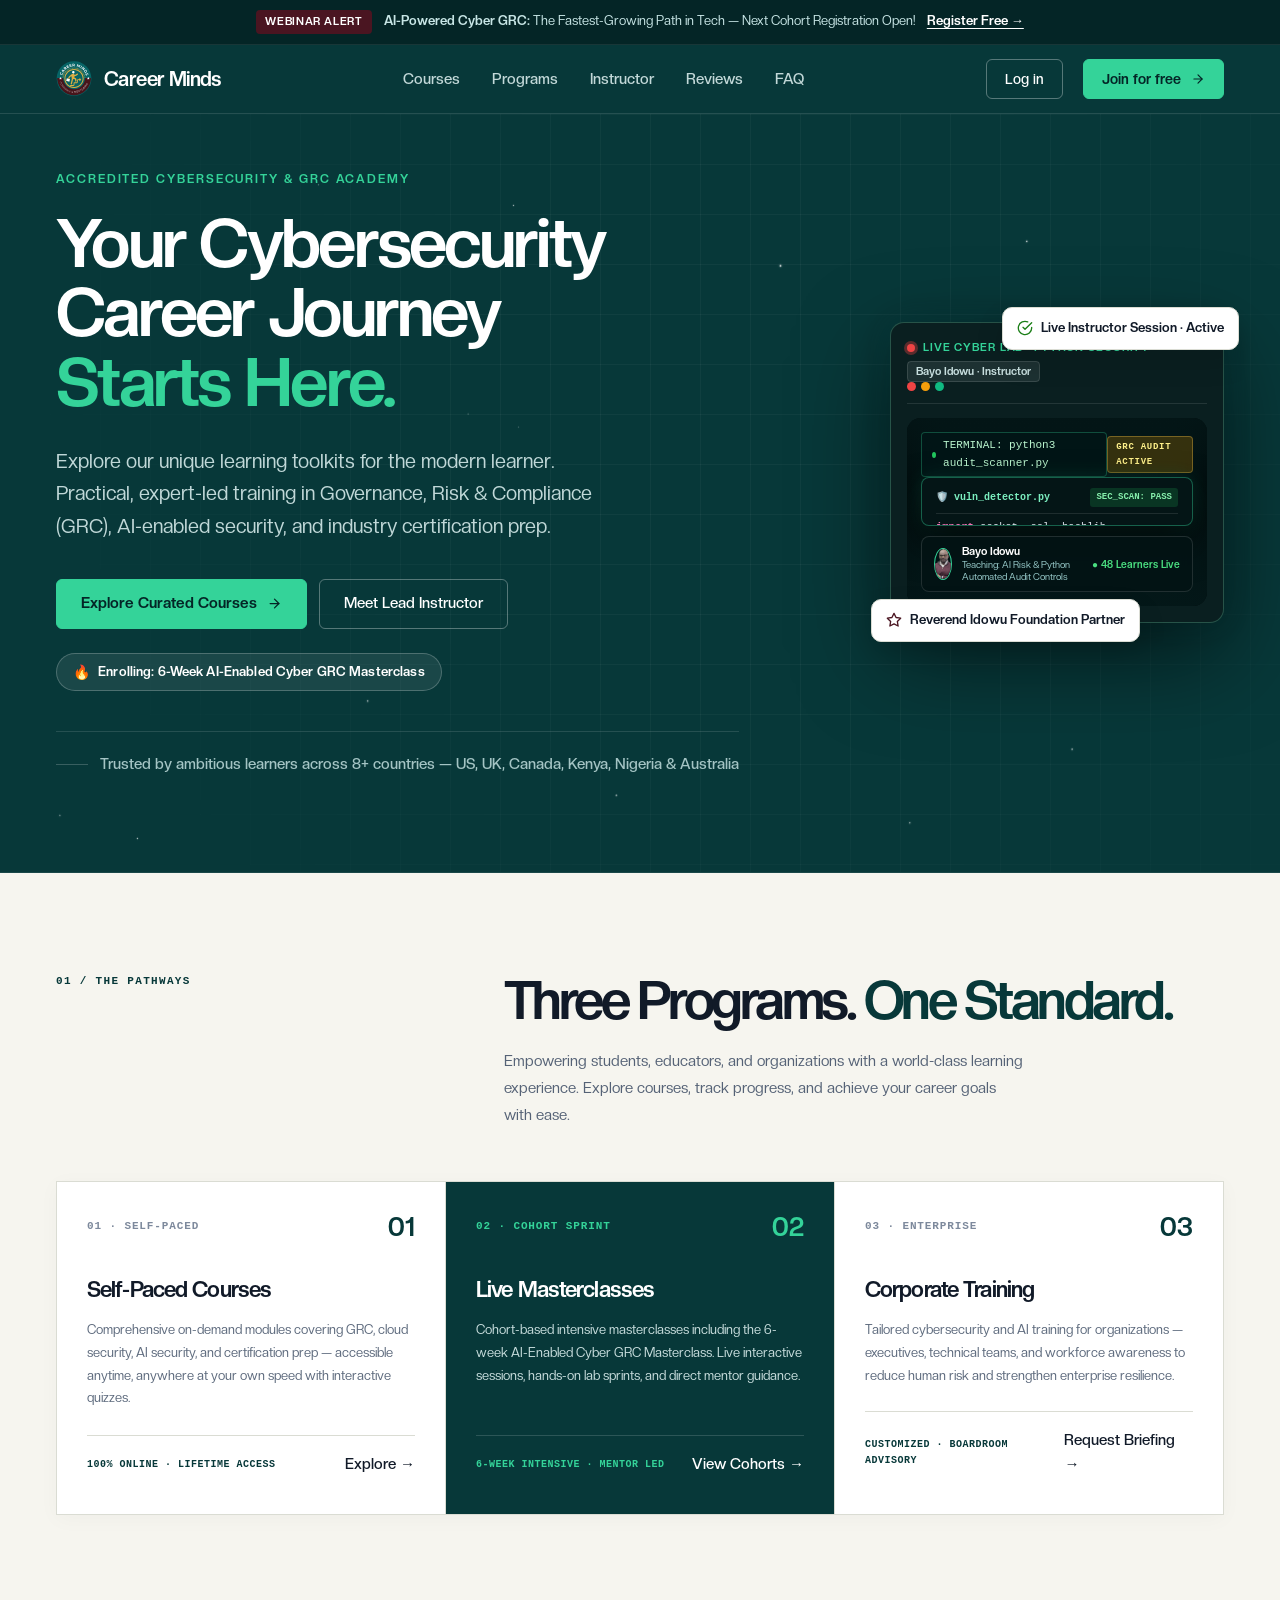
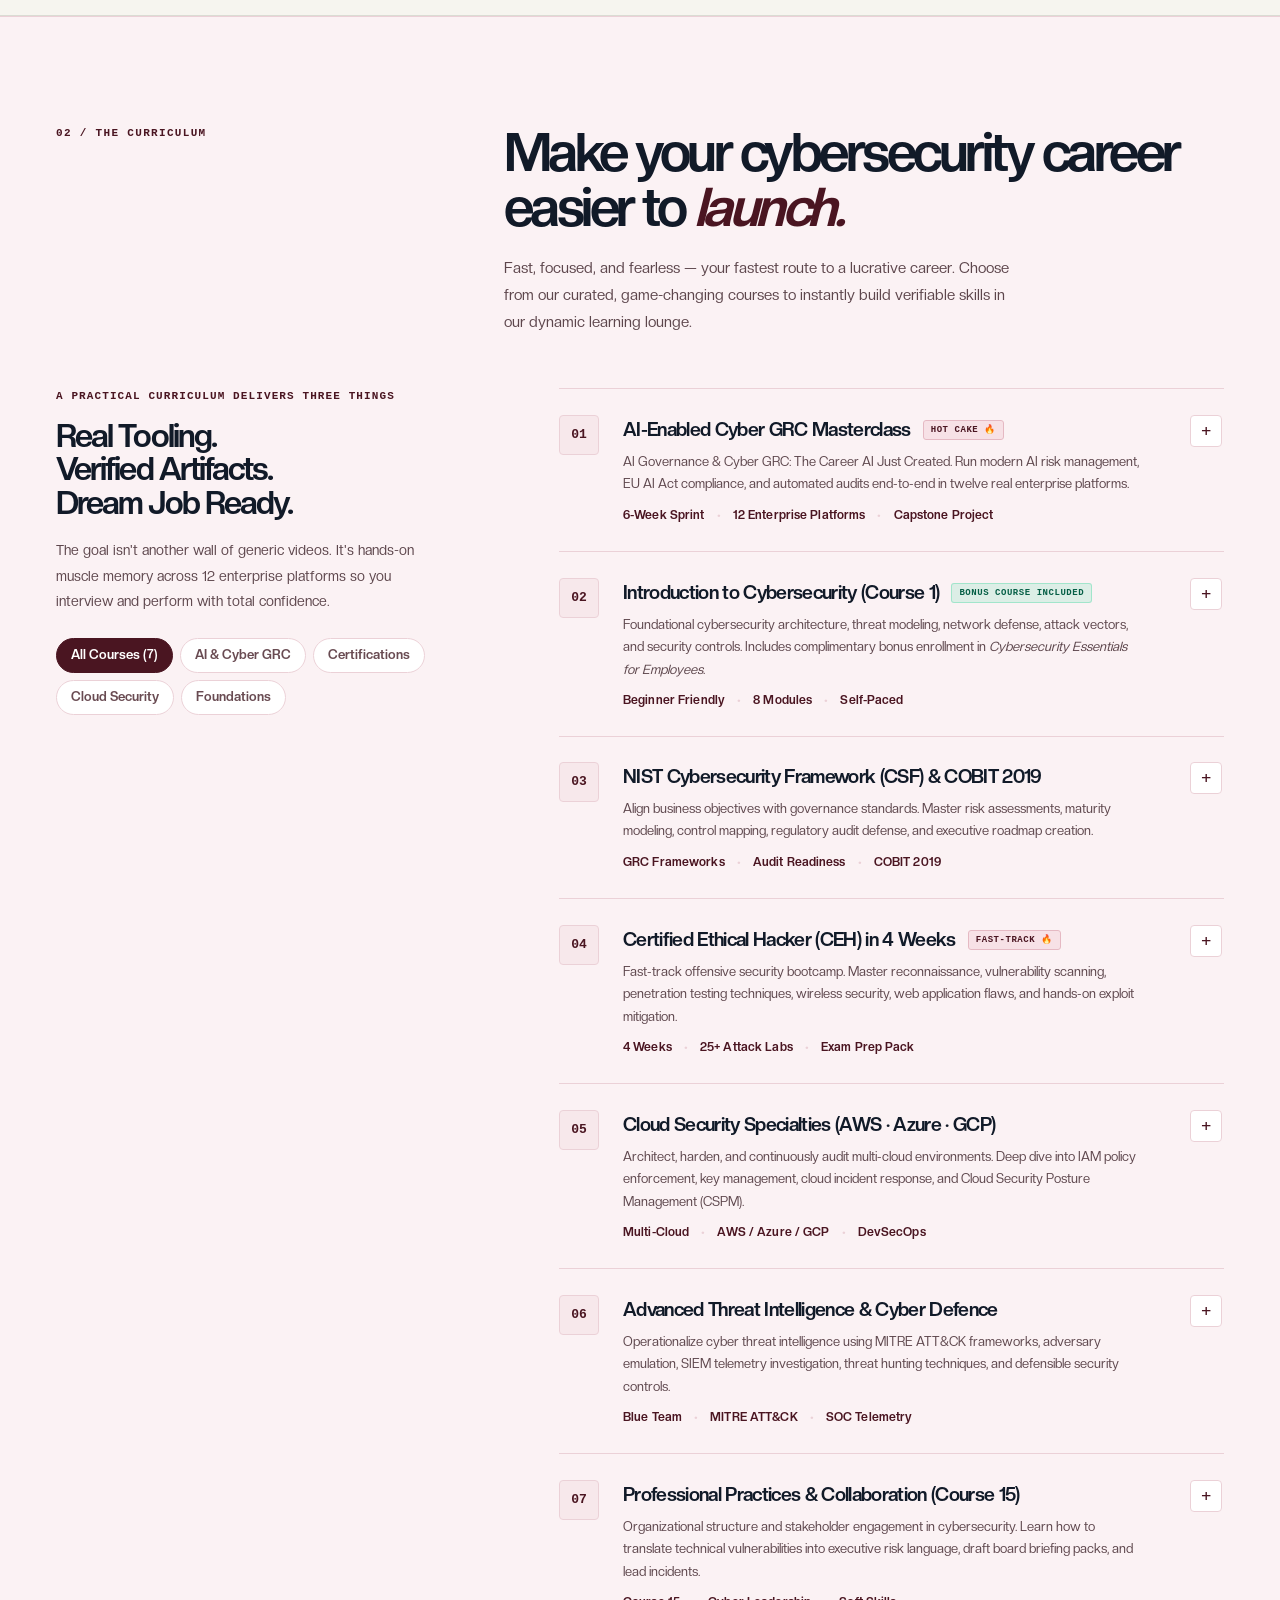
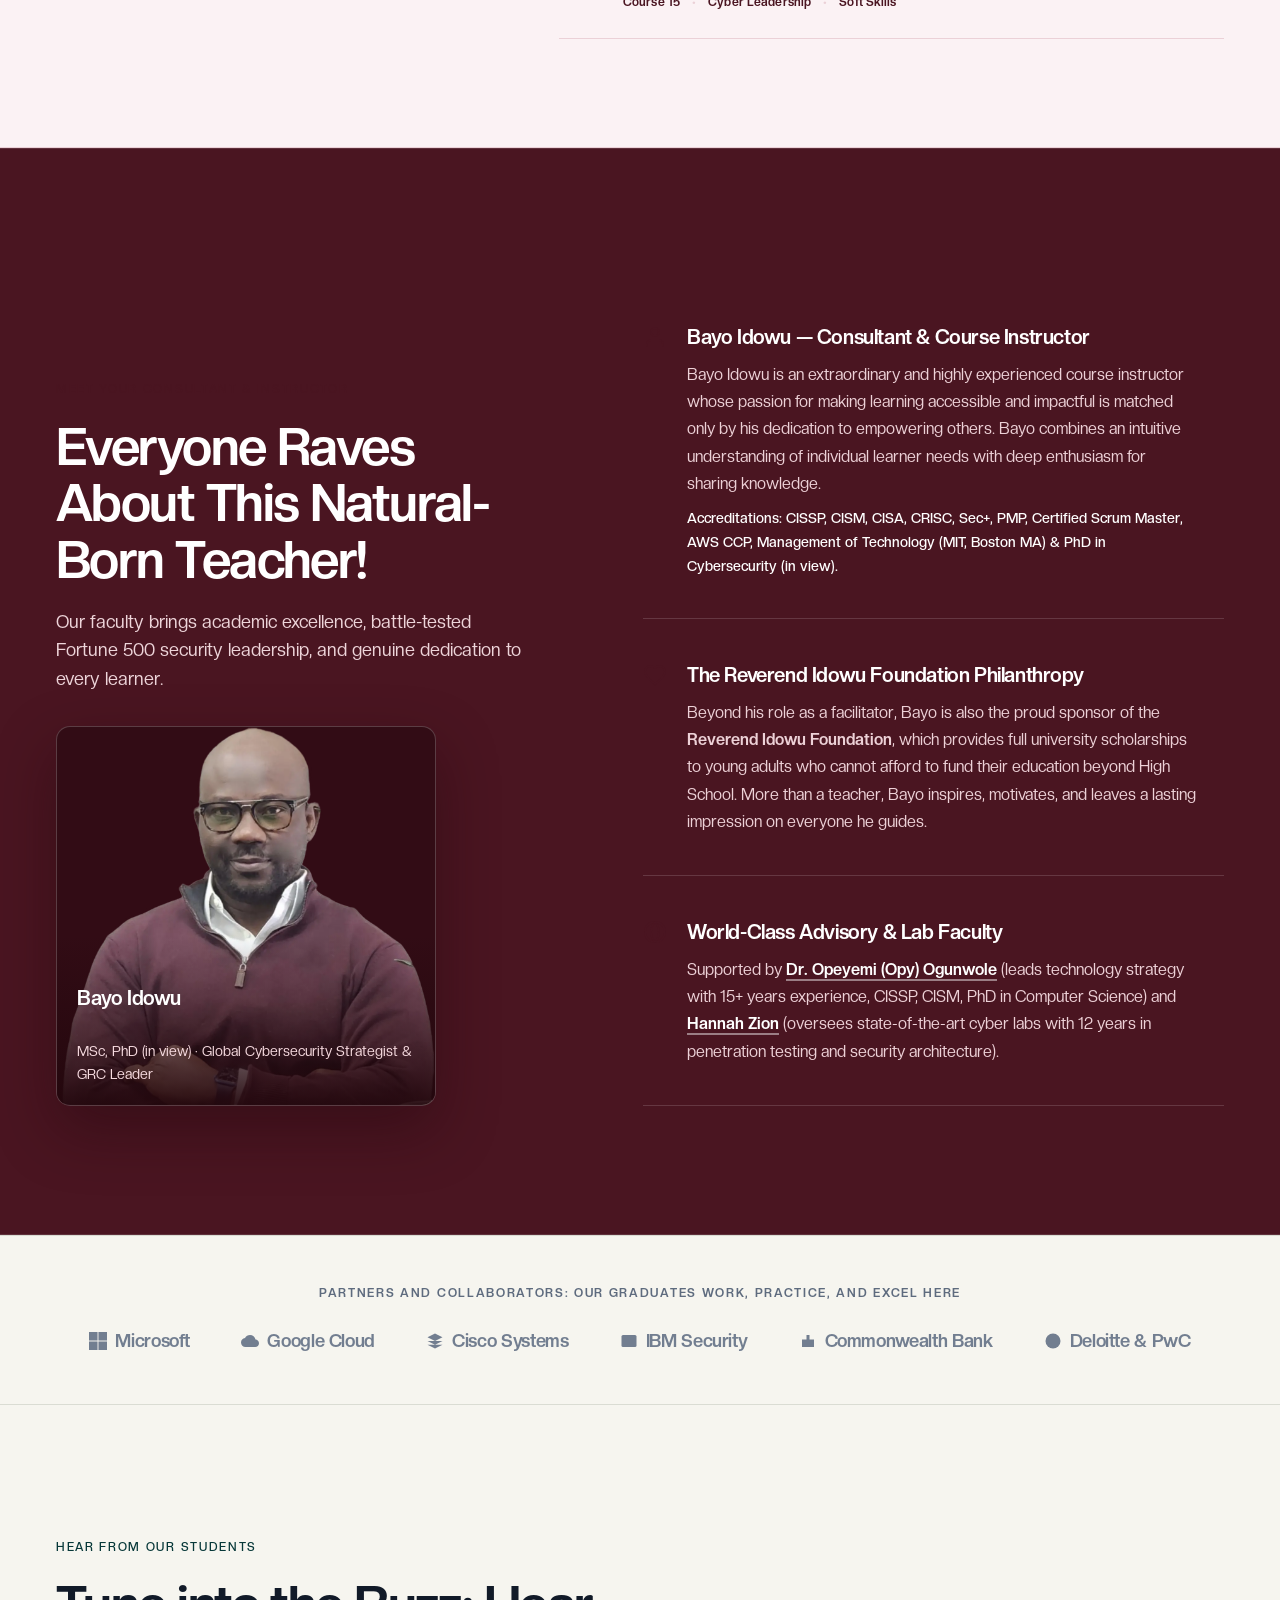
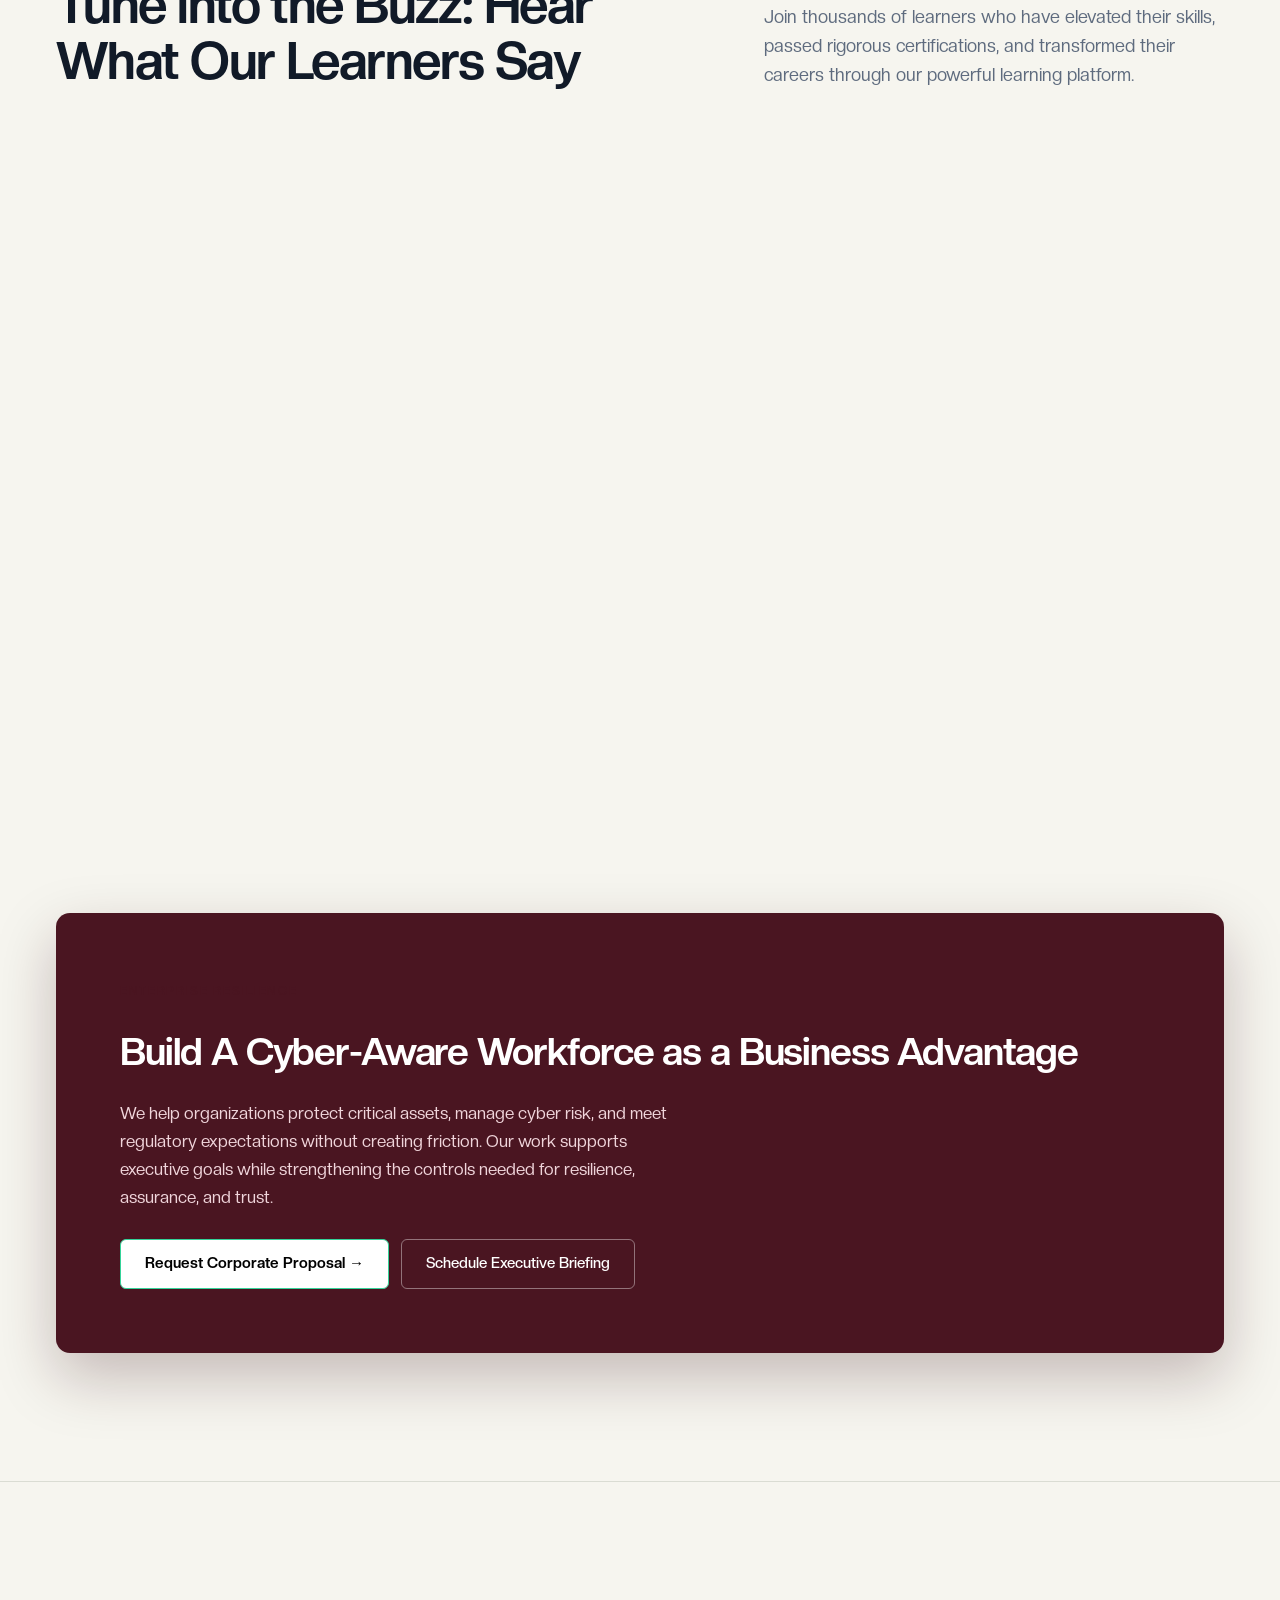
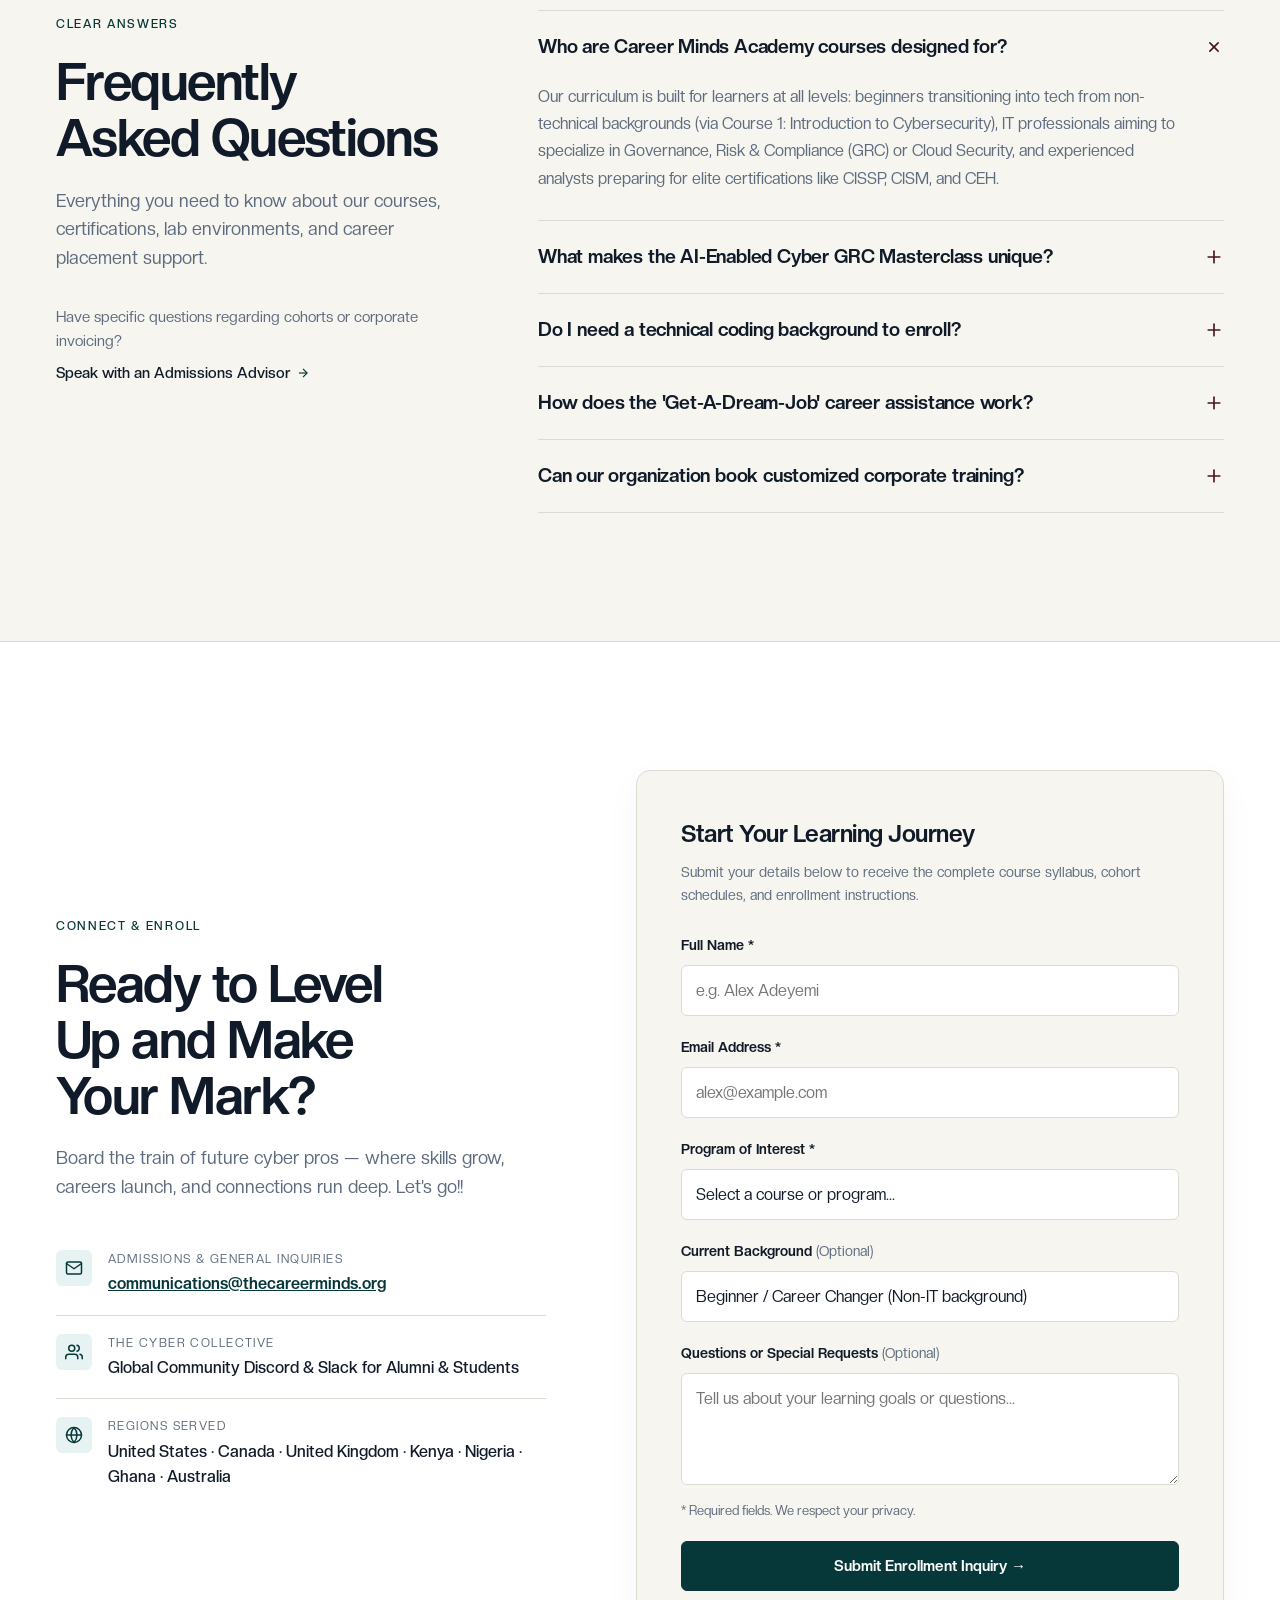
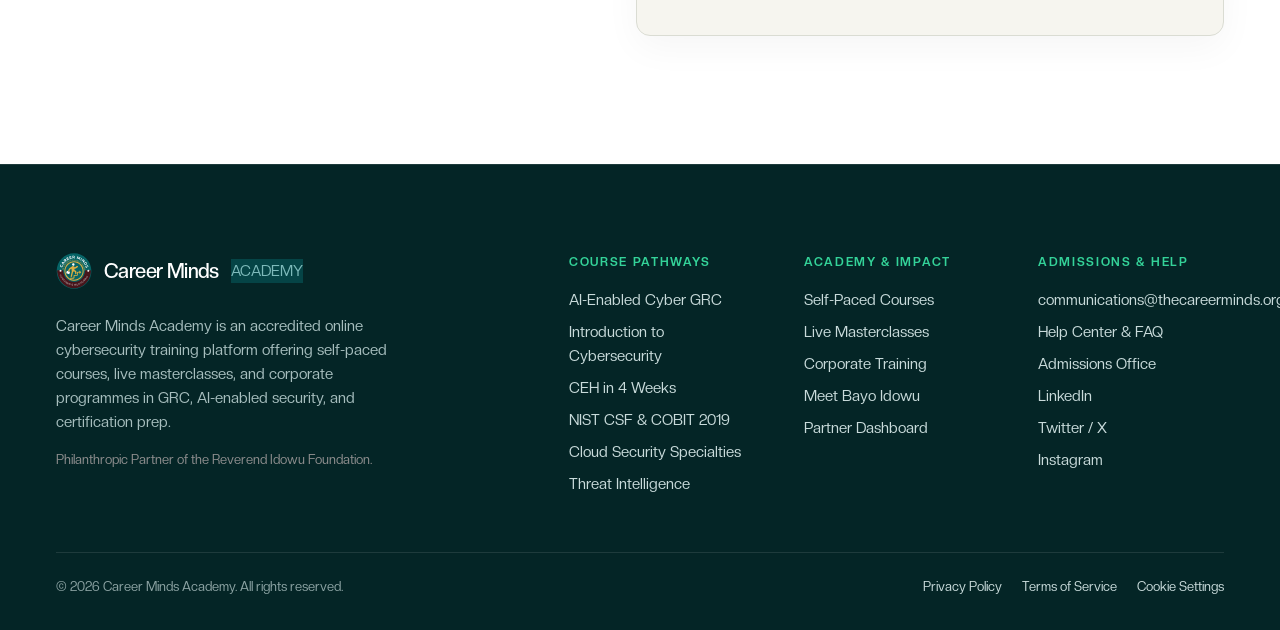
==== commit 2872031a: "Shimmering in homepage" ====
--- a/index.html
+++ b/index.html
@@ -101,6 +101,8 @@
     <main id="main">
       <!-- HERO SECTION (Restora .hero grid style) -->
       <section class="hero" data-nav-theme="green" aria-labelledby="hero-title">
+        <!-- Night Sky Little Stars Background -->
+        <canvas id="hero-stars" class="hero__stars" aria-hidden="true"></canvas>
         <div class="container">
           <div class="hero__grid">
             <!-- Left Copy Column -->
@@ -1285,6 +1287,335 @@
       } else {
         reveals.forEach(el => el.classList.add('visible'));
       }
+
+      // Night Sky Moving Glowing Stars & Shooting Stars with Click Shimmer Interaction
+      (function initNightSkyStarfield() {
+        const canvas = document.getElementById('hero-stars');
+        if (!canvas) return;
+
+        const ctx = canvas.getContext('2d');
+        const hero = canvas.closest('.hero') || canvas.parentElement;
+        let width = 0;
+        let height = 0;
+        let dpr = window.devicePixelRatio || 1;
+        let stars = [];
+        let shootingStars = [];
+        let ripples = [];
+        let isVisible = true;
+        let animId = null;
+        let lastShootingStarTime = performance.now();
+        let nextShootingStarInterval = 2500 + Math.random() * 2500;
+
+        const prefersReducedMotion = window.matchMedia('(prefers-reduced-motion: reduce)').matches;
+
+        function resize() {
+          const rect = hero.getBoundingClientRect();
+          width = rect.width;
+          height = rect.height;
+          dpr = Math.min(window.devicePixelRatio || 1, 2);
+
+          canvas.width = Math.floor(width * dpr);
+          canvas.height = Math.floor(height * dpr);
+          ctx.setTransform(dpr, 0, 0, dpr, 0, 0);
+
+          createStars();
+        }
+
+        function createStars() {
+          const starCount = 15; // Just 15 stars in total
+          stars = [];
+
+          for (let i = 0; i < starCount; i++) {
+            const r = Math.random();
+            // Tiny pinpoint sizes: 0.35px to 0.75px
+            let baseRadius = 0.45;
+            if (r > 0.8) {
+              baseRadius = 0.75;
+            } else if (r > 0.45) {
+              baseRadius = 0.55;
+            } else {
+              baseRadius = 0.35 + Math.random() * 0.15;
+            }
+
+            // Organic drifting velocity in all directions
+            const driftAngle = Math.random() * Math.PI * 2;
+            const driftSpeed = 0.10 + Math.random() * 0.18;
+
+            stars.push({
+              x: Math.random() * width,
+              y: Math.random() * height,
+              vx: Math.cos(driftAngle) * driftSpeed,
+              vy: Math.sin(driftAngle) * driftSpeed,
+              driftAngle: driftAngle,
+              driftSpeed: driftSpeed,
+              baseRadius: baseRadius,
+              baseAlpha: 0.4 + Math.random() * 0.55,
+              twinkleSpeed: 0.0014 + Math.random() * 0.0028,
+              phase: Math.random() * Math.PI * 2,
+              shimmerStart: 0,
+              shimmering: false
+            });
+          }
+        }
+
+        function spawnShootingStar(customOriginX, customOriginY) {
+          if (prefersReducedMotion) return;
+
+          // Angle: sleek diagonal sweep downwards (~32deg to 48deg)
+          const angle = (Math.PI / 4) + (Math.random() - 0.5) * 0.25;
+          const speed = 10 + Math.random() * 6;
+          const length = 80 + Math.random() * 90;
+
+          let startX, startY;
+          if (typeof customOriginX === 'number' && typeof customOriginY === 'number') {
+            startX = customOriginX;
+            startY = customOriginY;
+          } else {
+            // Spawn from top half or top-left boundary
+            startX = Math.random() * width * 0.85;
+            startY = Math.random() * (height * 0.45);
+          }
+
+          shootingStars.push({
+            x: startX,
+            y: startY,
+            vx: Math.cos(angle) * speed,
+            vy: Math.sin(angle) * speed,
+            angle: angle,
+            length: length,
+            speed: speed,
+            thickness: 1.0 + Math.random() * 0.6,
+            headRadius: 1.1 + Math.random() * 0.6,
+            life: 0,
+            maxLife: 45 + Math.random() * 35 // ~0.8s to 1.3s duration
+          });
+        }
+
+        function triggerShimmer(clickX, clickY) {
+          const now = performance.now();
+
+          // Push click ripple wave
+          ripples.push({
+            x: clickX,
+            y: clickY,
+            startTime: now,
+            maxRadius: Math.max(width, height) * 0.9,
+            duration: 1100
+          });
+
+          // Wave of shimmering light propagates through all moving stars
+          stars.forEach(star => {
+            const dist = Math.hypot(star.x - clickX, star.y - clickY);
+            const delay = Math.min(dist / 0.75, 800);
+            star.shimmerStart = now + delay;
+            star.shimmering = true;
+          });
+
+          // Also launch an interactive shooting star from near the click area!
+          spawnShootingStar(
+            Math.max(20, clickX - 80 + (Math.random() - 0.5) * 60),
+            Math.max(20, clickY - 80 + (Math.random() - 0.5) * 60)
+          );
+        }
+
+        // Click listeners on hero background and document
+        if (hero) {
+          hero.addEventListener('click', (e) => {
+            const rect = canvas.getBoundingClientRect();
+            const clickX = e.clientX - rect.left;
+            const clickY = e.clientY - rect.top;
+            triggerShimmer(clickX, clickY);
+          });
+        }
+
+        document.addEventListener('click', (e) => {
+          if (!canvas) return;
+          const rect = canvas.getBoundingClientRect();
+          if (e.clientX >= rect.left && e.clientX <= rect.right &&
+              e.clientY >= rect.top && e.clientY <= rect.bottom) {
+            // Handled by hero listener
+          } else if (rect.bottom > 0 && rect.top < window.innerHeight) {
+            triggerShimmer(width / 2, Math.min(height / 2, 200));
+          }
+        });
+
+        function render(now) {
+          if (!isVisible) return;
+
+          ctx.clearRect(0, 0, width, height);
+
+          // Periodically spawn shooting stars
+          if (!prefersReducedMotion && now - lastShootingStarTime > nextShootingStarInterval) {
+            spawnShootingStar();
+            lastShootingStarTime = now;
+            nextShootingStarInterval = 2500 + Math.random() * 3000;
+          }
+
+          // 1. Render expanding click ripple waves
+          for (let i = ripples.length - 1; i >= 0; i--) {
+            const r = ripples[i];
+            const elapsed = now - r.startTime;
+            if (elapsed > r.duration) {
+              ripples.splice(i, 1);
+              continue;
+            }
+            const progress = elapsed / r.duration;
+            const radius = progress * r.maxRadius;
+            const alpha = Math.sin(progress * Math.PI) * 0.22;
+
+            ctx.beginPath();
+            ctx.arc(r.x, r.y, radius, 0, Math.PI * 2);
+            ctx.strokeStyle = `rgba(255, 255, 255, ${alpha.toFixed(3)})`;
+            ctx.lineWidth = 1.25;
+            ctx.shadowColor = 'rgba(255, 255, 255, 0.6)';
+            ctx.shadowBlur = 6;
+            ctx.stroke();
+          }
+
+          // 2. Render moving glowing stars
+          for (let i = 0; i < stars.length; i++) {
+            const star = stars[i];
+
+            // Celestial drift motion
+            if (!prefersReducedMotion) {
+              star.driftAngle += (Math.random() - 0.5) * 0.015;
+              star.x += Math.cos(star.driftAngle) * star.driftSpeed;
+              star.y += Math.sin(star.driftAngle) * star.driftSpeed;
+
+              // Smooth toroidal screen wrapping
+              if (star.x < -8) star.x = width + 8;
+              else if (star.x > width + 8) star.x = -8;
+              if (star.y < -8) star.y = height + 8;
+              else if (star.y > height + 8) star.y = -8;
+            }
+
+            // Continuous breathing glow & twinkle
+            let alpha = star.baseAlpha + Math.sin(now * star.twinkleSpeed + star.phase) * 0.22;
+            let radius = star.baseRadius;
+            let isSparkling = false;
+
+            // Check shimmer wave
+            if (star.shimmering) {
+              const elapsed = now - star.shimmerStart;
+              if (elapsed >= 0 && elapsed < 1100) {
+                const t = elapsed / 1100;
+                const shimmerPulse = Math.sin(t * Math.PI);
+                const rapidFlutter = 0.5 + 0.5 * Math.sin(t * Math.PI * 14);
+
+                alpha = Math.min(1, alpha + (1 - alpha) * shimmerPulse * rapidFlutter + 0.35 * shimmerPulse);
+                radius = star.baseRadius * (1 + 0.8 * shimmerPulse * rapidFlutter);
+                isSparkling = shimmerPulse > 0.35 && star.baseRadius >= 1.0;
+              } else if (elapsed >= 1100) {
+                star.shimmering = false;
+              }
+            }
+
+            alpha = Math.max(0.12, Math.min(1, alpha));
+
+            // Ambient outer soft glow halo for that glowing night sky feel
+            ctx.beginPath();
+            ctx.arc(star.x, star.y, radius * 1.8, 0, Math.PI * 2);
+            ctx.fillStyle = `rgba(255, 255, 255, ${(alpha * 0.16).toFixed(3)})`;
+            ctx.fill();
+
+            // Inner glowing pinpoint core
+            ctx.beginPath();
+            ctx.arc(star.x, star.y, radius, 0, Math.PI * 2);
+            ctx.fillStyle = `rgba(255, 255, 255, ${alpha.toFixed(3)})`;
+            ctx.shadowColor = 'rgba(255, 255, 255, 0.95)';
+            ctx.shadowBlur = alpha > 0.65 ? 2.5 : 1.5;
+            ctx.fill();
+
+            // Delicate sparkle cross during shimmer
+            if (isSparkling && !prefersReducedMotion) {
+              ctx.strokeStyle = `rgba(255, 255, 255, ${(alpha * 0.8).toFixed(3)})`;
+              ctx.lineWidth = 0.5;
+              const rayLen = radius * 2.2;
+
+              ctx.beginPath();
+              ctx.moveTo(star.x - rayLen, star.y);
+              ctx.lineTo(star.x + rayLen, star.y);
+              ctx.moveTo(star.x, star.y - rayLen);
+              ctx.lineTo(star.x, star.y + rayLen);
+              ctx.stroke();
+            }
+          }
+
+          // 3. Render Shooting Stars with luminous trailing tails
+          for (let i = shootingStars.length - 1; i >= 0; i--) {
+            const s = shootingStars[i];
+            s.life++;
+            s.x += s.vx;
+            s.y += s.vy;
+
+            const progress = s.life / s.maxLife;
+            if (progress >= 1 || s.x > width + 100 || s.y > height + 100) {
+              shootingStars.splice(i, 1);
+              continue;
+            }
+
+            // Smooth opacity envelope (fade in quickly, stay bright, fade out)
+            let sOpacity = 1;
+            if (progress < 0.15) {
+              sOpacity = progress / 0.15;
+            } else if (progress > 0.65) {
+              sOpacity = 1 - (progress - 0.65) / 0.35;
+            }
+
+            const tailX = s.x - Math.cos(s.angle) * s.length;
+            const tailY = s.y - Math.sin(s.angle) * s.length;
+
+            // Gradient trailing streak
+            const grad = ctx.createLinearGradient(s.x, s.y, tailX, tailY);
+            grad.addColorStop(0, `rgba(255, 255, 255, ${(sOpacity * 0.95).toFixed(3)})`);
+            grad.addColorStop(0.2, `rgba(235, 250, 255, ${(sOpacity * 0.75).toFixed(3)})`);
+            grad.addColorStop(0.6, `rgba(140, 235, 255, ${(sOpacity * 0.35).toFixed(3)})`);
+            grad.addColorStop(1, 'rgba(255, 255, 255, 0)');
+
+            ctx.beginPath();
+            ctx.moveTo(s.x, s.y);
+            ctx.lineTo(tailX, tailY);
+            ctx.strokeStyle = grad;
+            ctx.lineWidth = s.thickness;
+            ctx.lineCap = 'round';
+            ctx.shadowColor = 'rgba(255, 255, 255, 0.9)';
+            ctx.shadowBlur = 8;
+            ctx.stroke();
+
+            // Bright sparkling head
+            ctx.beginPath();
+            ctx.arc(s.x, s.y, s.headRadius, 0, Math.PI * 2);
+            ctx.fillStyle = `rgba(255, 255, 255, ${(sOpacity).toFixed(3)})`;
+            ctx.shadowColor = 'rgba(255, 255, 255, 1)';
+            ctx.shadowBlur = 10;
+            ctx.fill();
+          }
+
+          ctx.shadowBlur = 0;
+
+          if (!prefersReducedMotion) {
+            animId = requestAnimationFrame(render);
+          }
+        }
+
+        // Pause animation when hero is offscreen to save battery/CPU
+        if ('IntersectionObserver' in window) {
+          const obs = new IntersectionObserver((entries) => {
+            entries.forEach(entry => {
+              isVisible = entry.isIntersecting;
+              if (isVisible && !prefersReducedMotion) {
+                cancelAnimationFrame(animId);
+                animId = requestAnimationFrame(render);
+              }
+            });
+          }, { threshold: 0.05 });
+          obs.observe(hero);
+        }
+
+        window.addEventListener('resize', resize, { passive: true });
+        resize();
+        animId = requestAnimationFrame(render);
+      })();
 
       // Current Year
       document.getElementById('current-year').textContent = new Date().getFullYear();
--- a/careerminds.css
+++ b/careerminds.css
@@ -83,6 +83,7 @@
   --cm-gold: #4a1521;              /* Main burgundy replacing reds and gold accents */
   --cm-gold-soft: #f5e1e5;         /* Light burgundy background for status tags */
   --cm-gold-text: #4a1521;         /* Main burgundy text */
+  --cm-gold-star: #f59e0b;         /* Radiant gold for star ratings */
   --cm-red-light: #6e1f32;         /* Accent burgundy tone */
 
   /* Restora token overrides for full site harmonization */
@@ -463,6 +464,18 @@
   position: relative;
   overflow: hidden;
   border-bottom: 1px solid rgba(255, 255, 255, 0.08);
+}
+.hero__stars {
+  position: absolute;
+  inset: 0;
+  width: 100%;
+  height: 100%;
+  pointer-events: none;
+  z-index: 1;
+}
+.hero .container {
+  position: relative;
+  z-index: 2;
 }
 /* Shiplog Subtle Technical Grid Mask */
 .hero::before {
@@ -1746,9 +1759,10 @@
 }
 
 .review-stars {
-  color: var(--cm-gold);
+  color: var(--cm-gold-star, #f59e0b);
   margin-bottom: 16px;
-  font-size: 0.875rem;
+  font-size: 0.9375rem;
+  letter-spacing: 2px;
   display: flex;
   gap: 2px;
 }
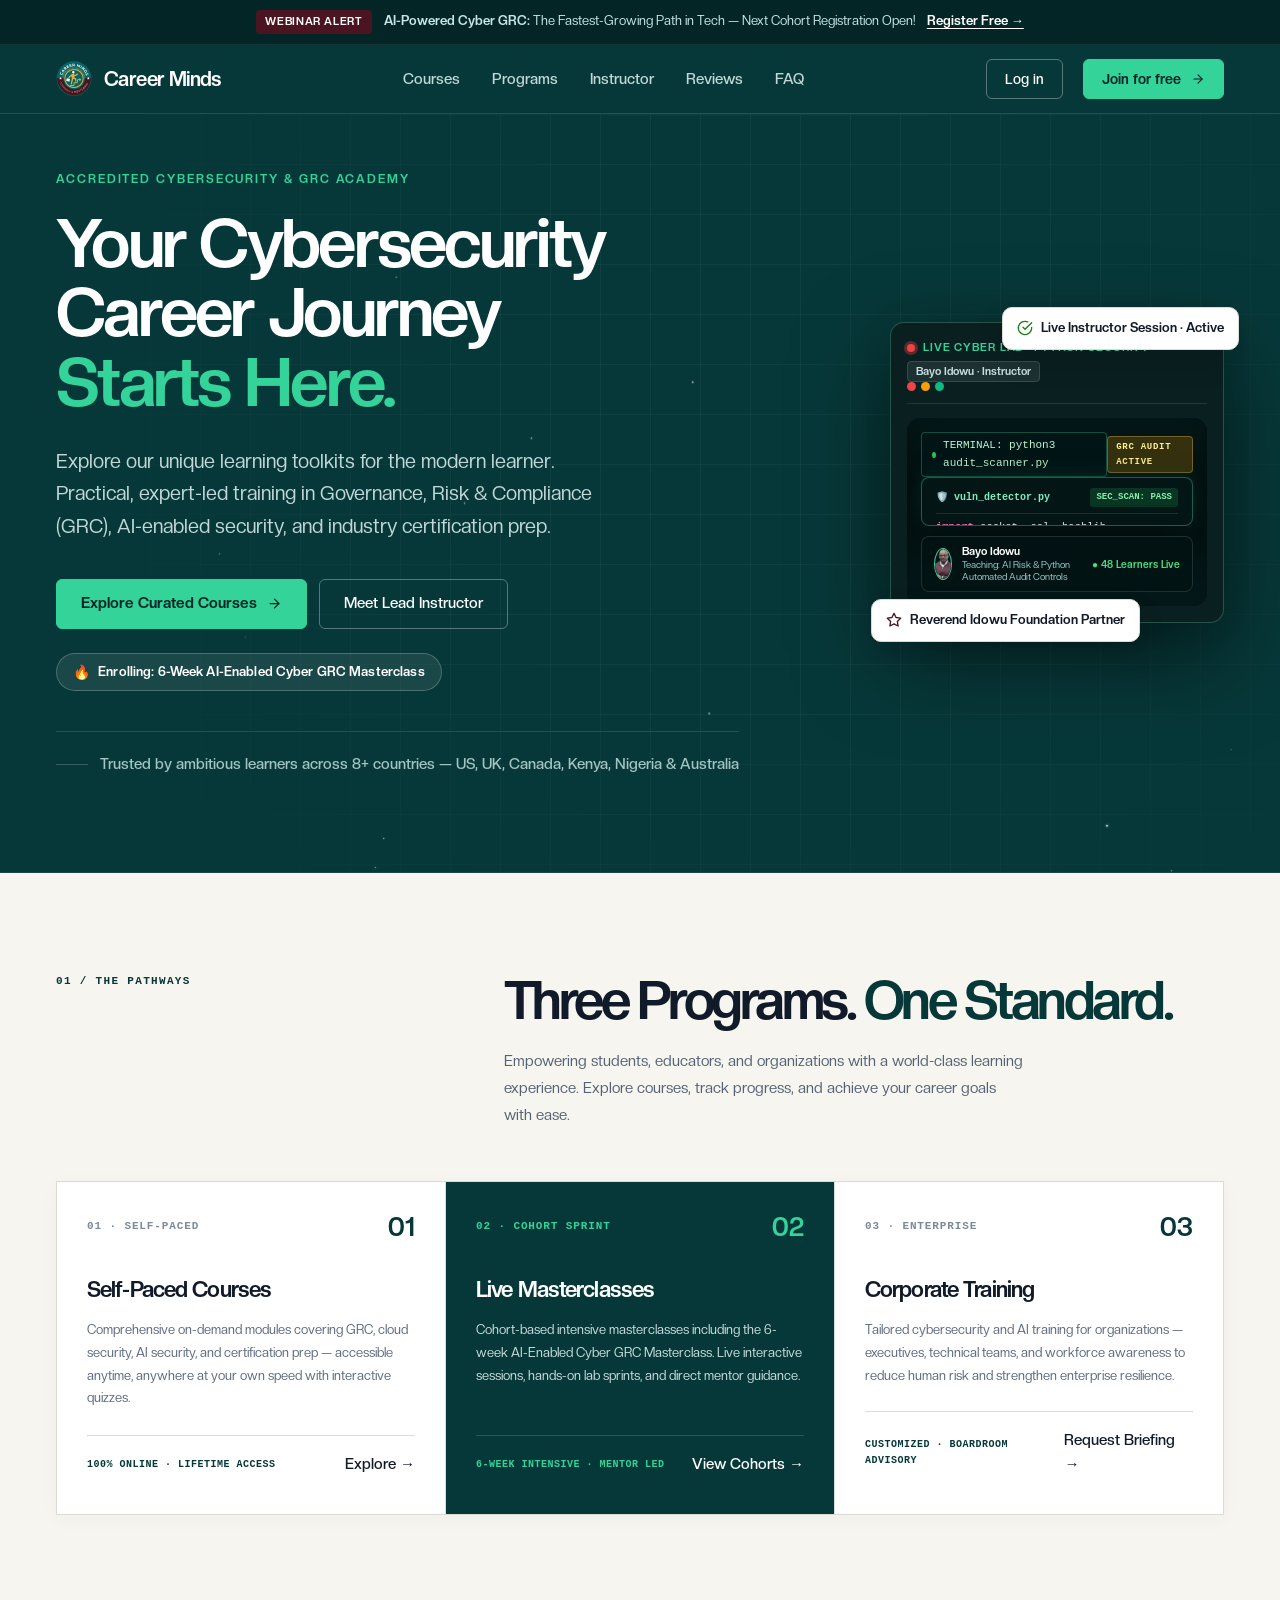
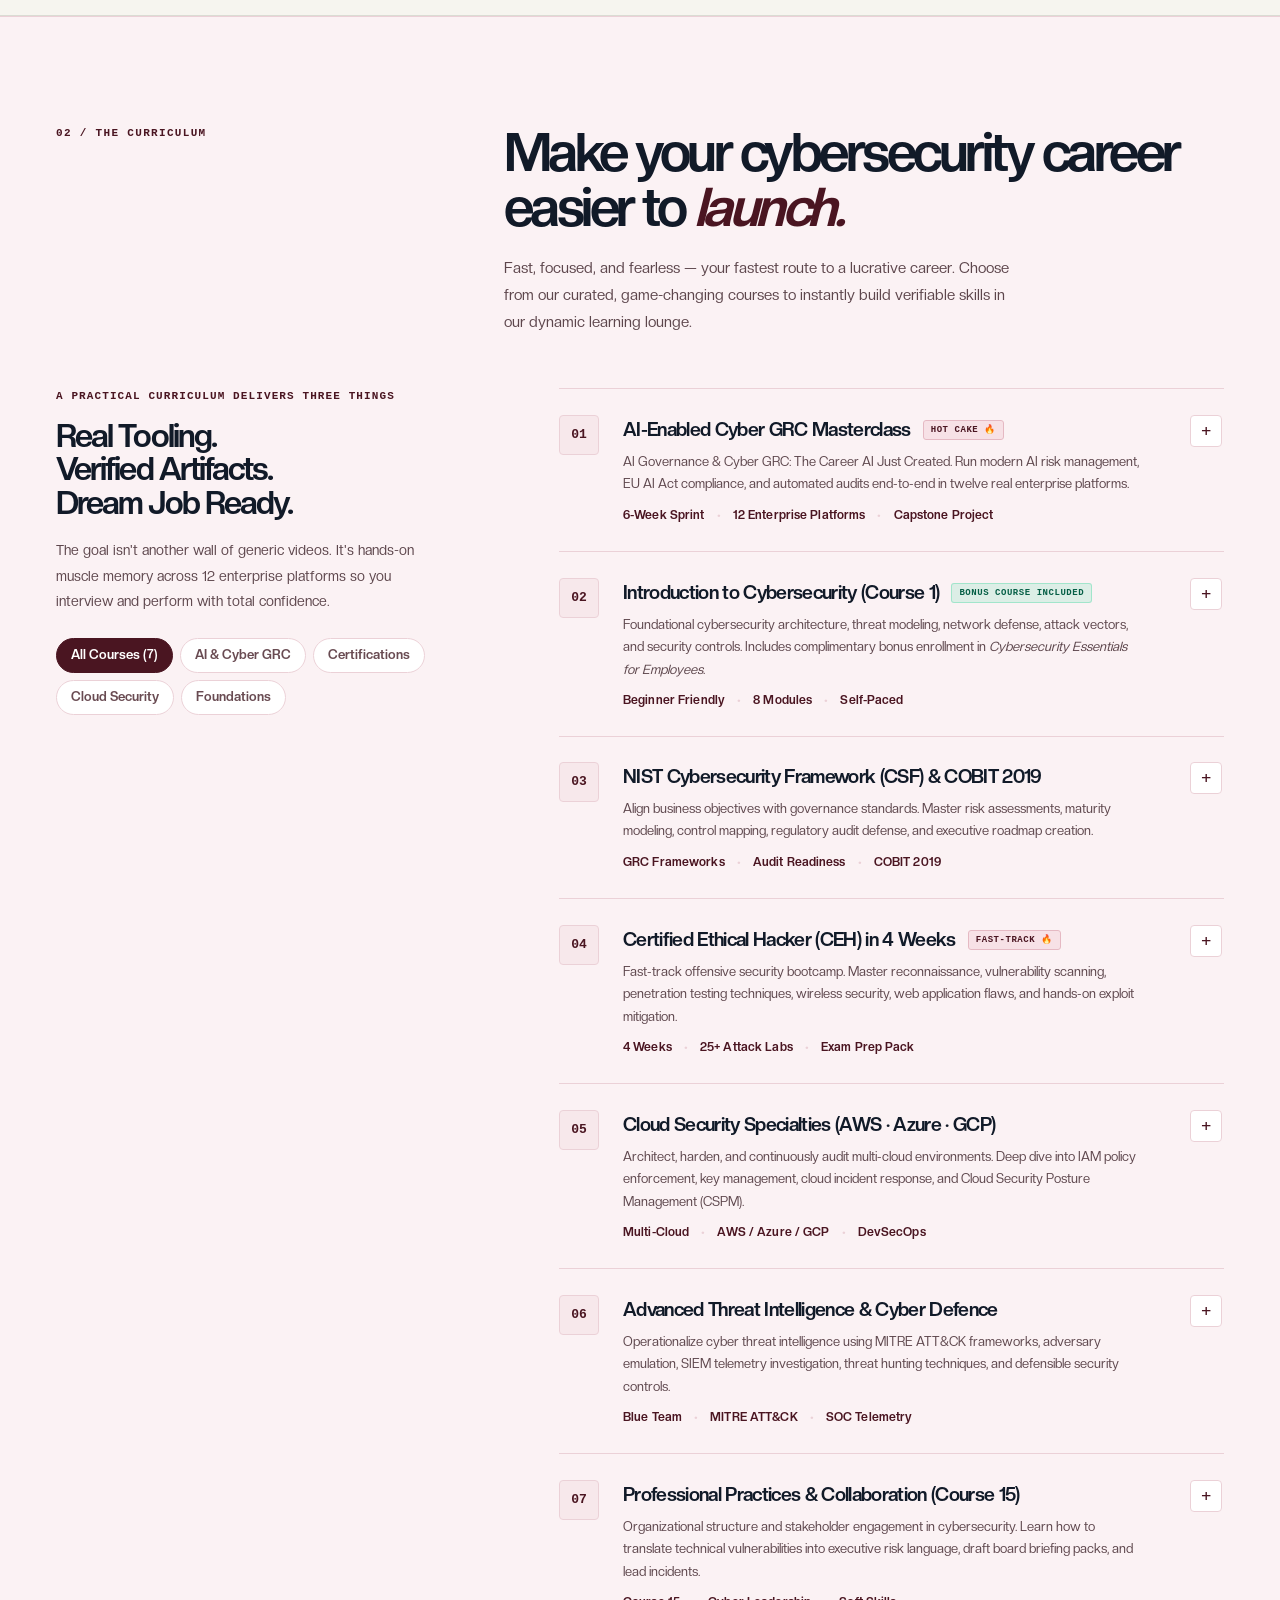
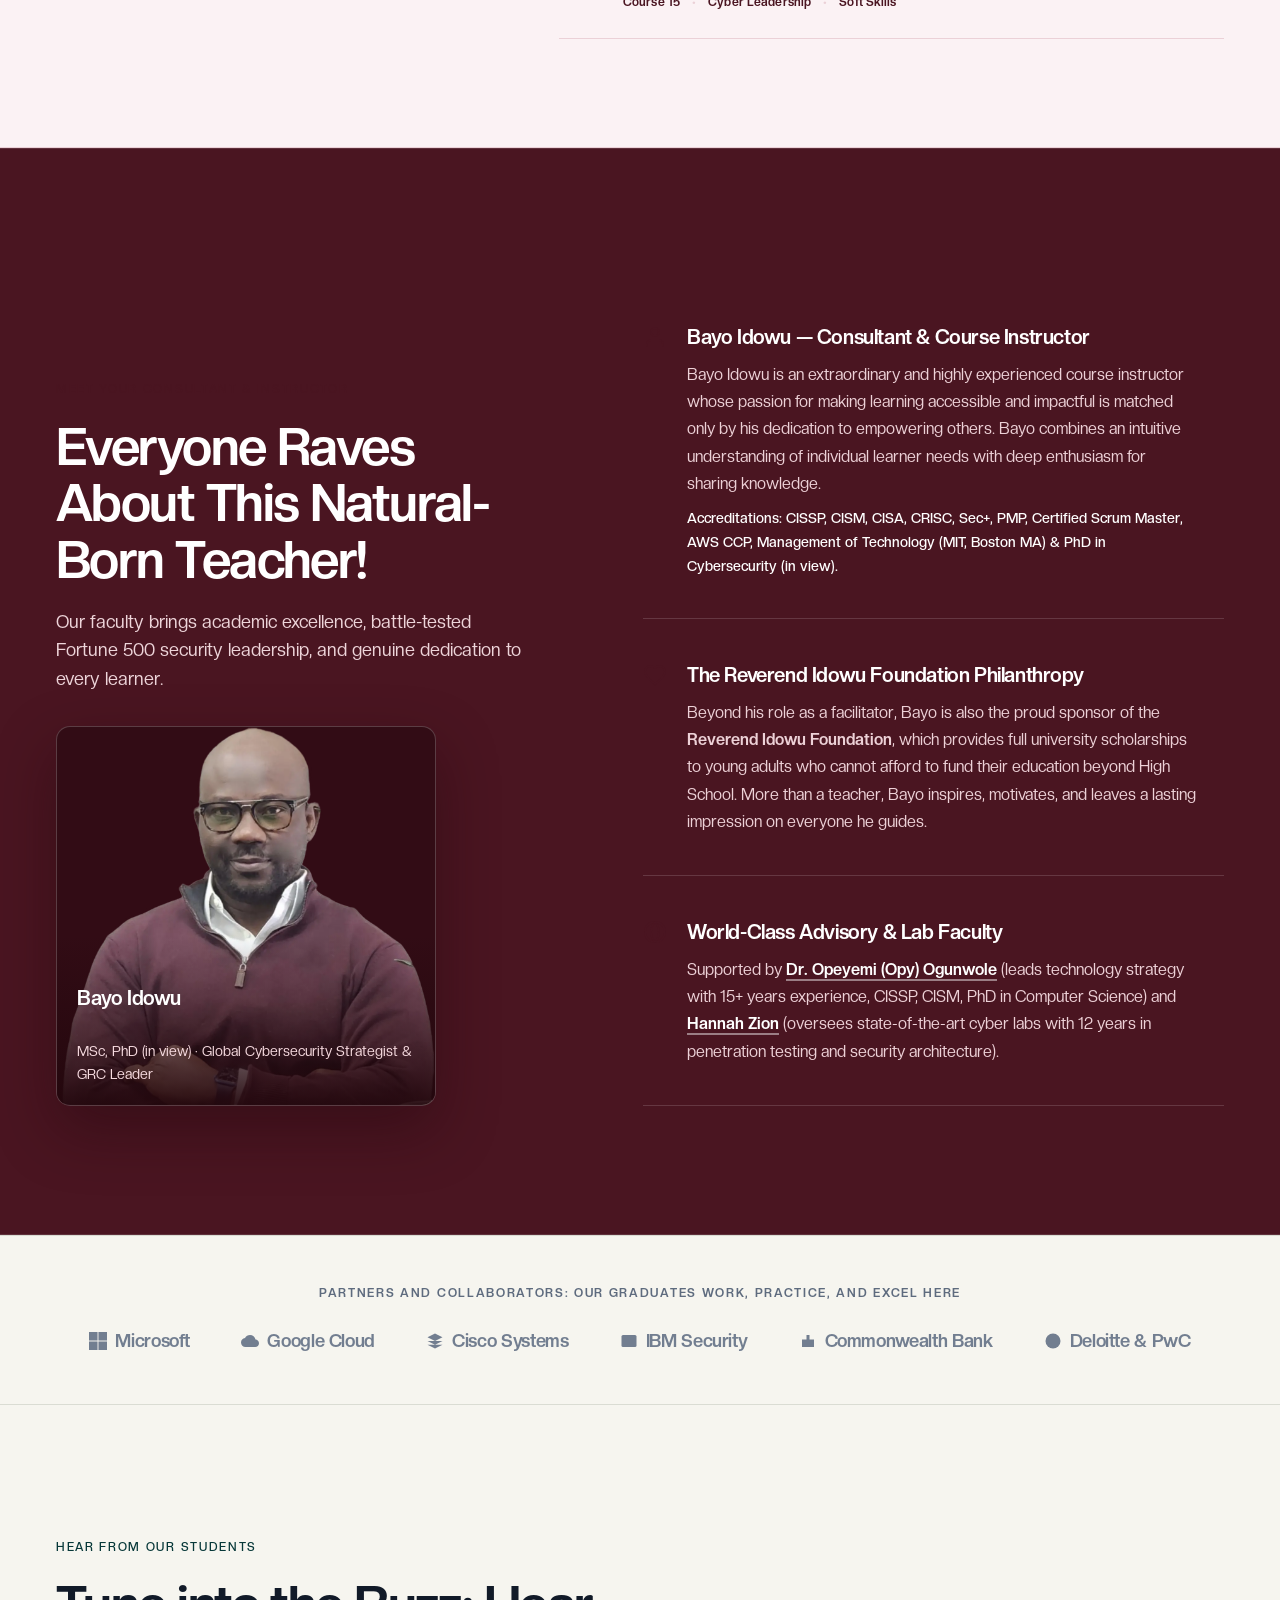
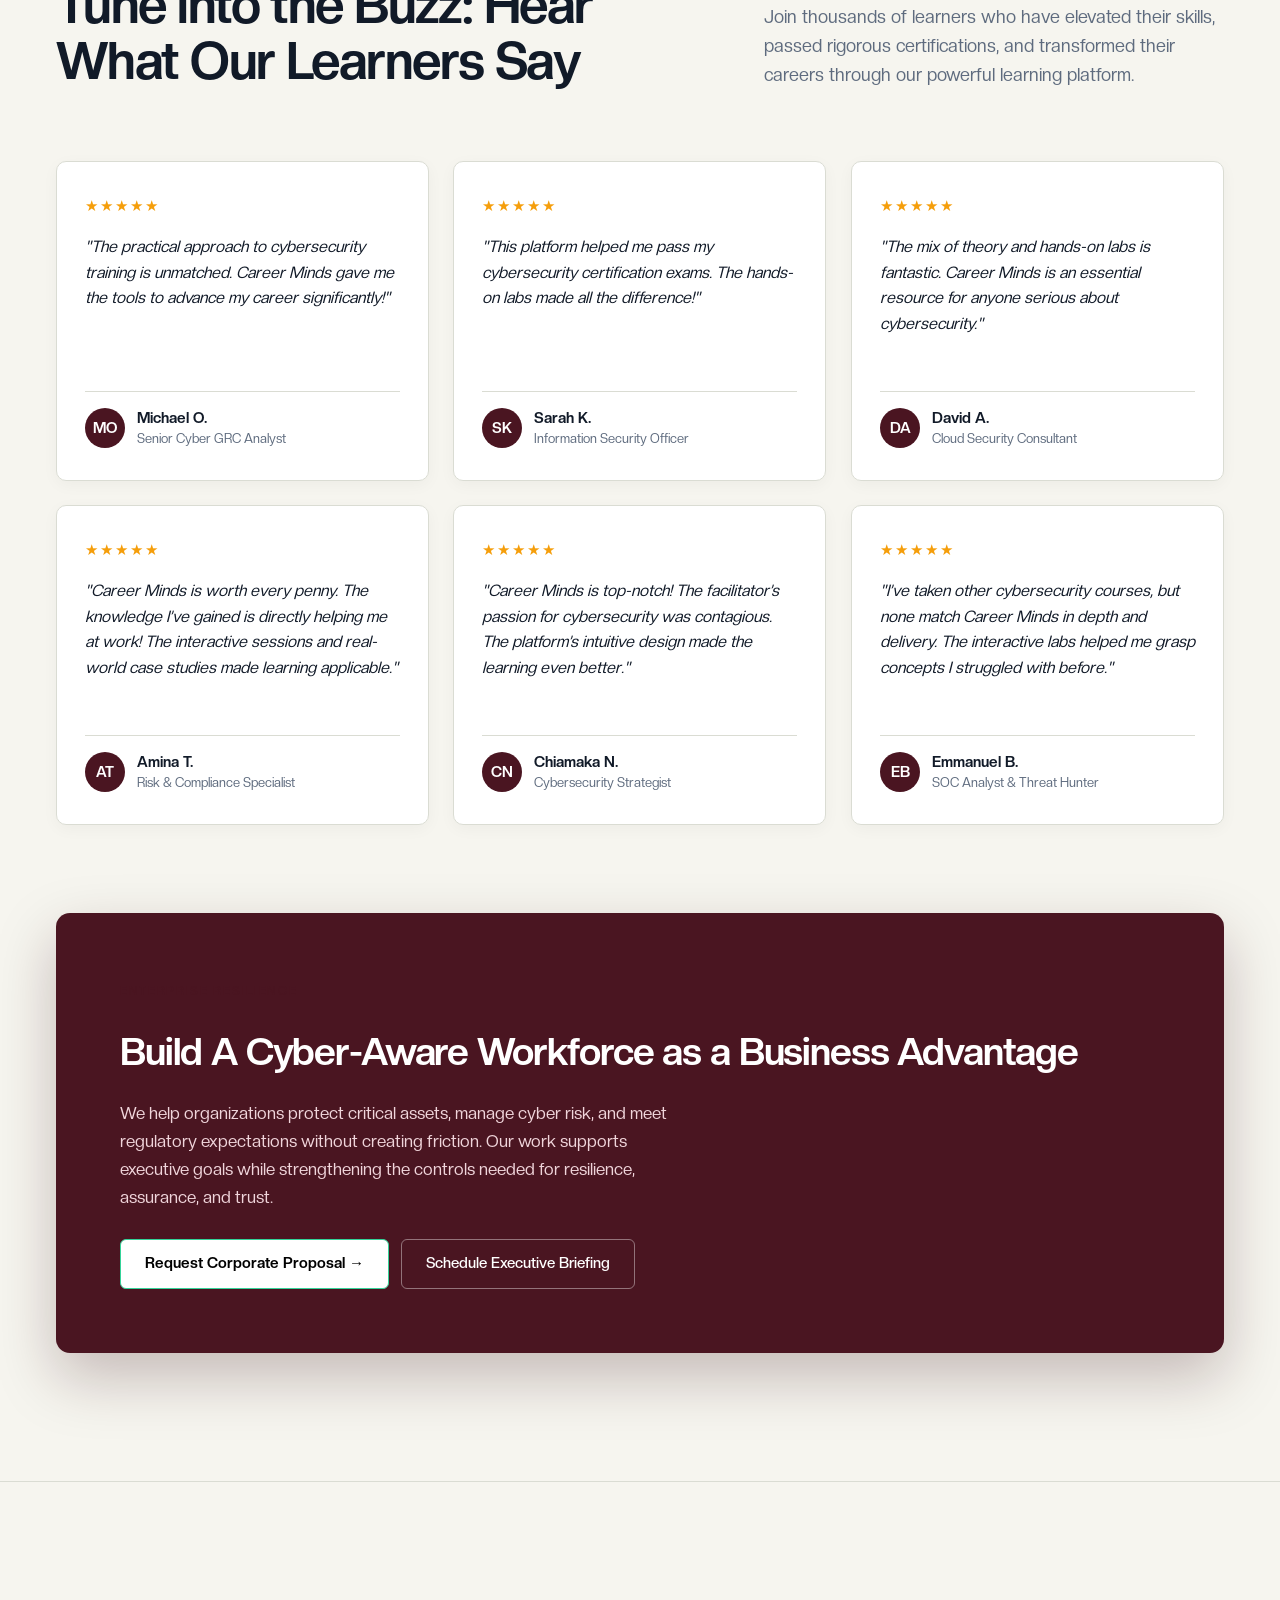
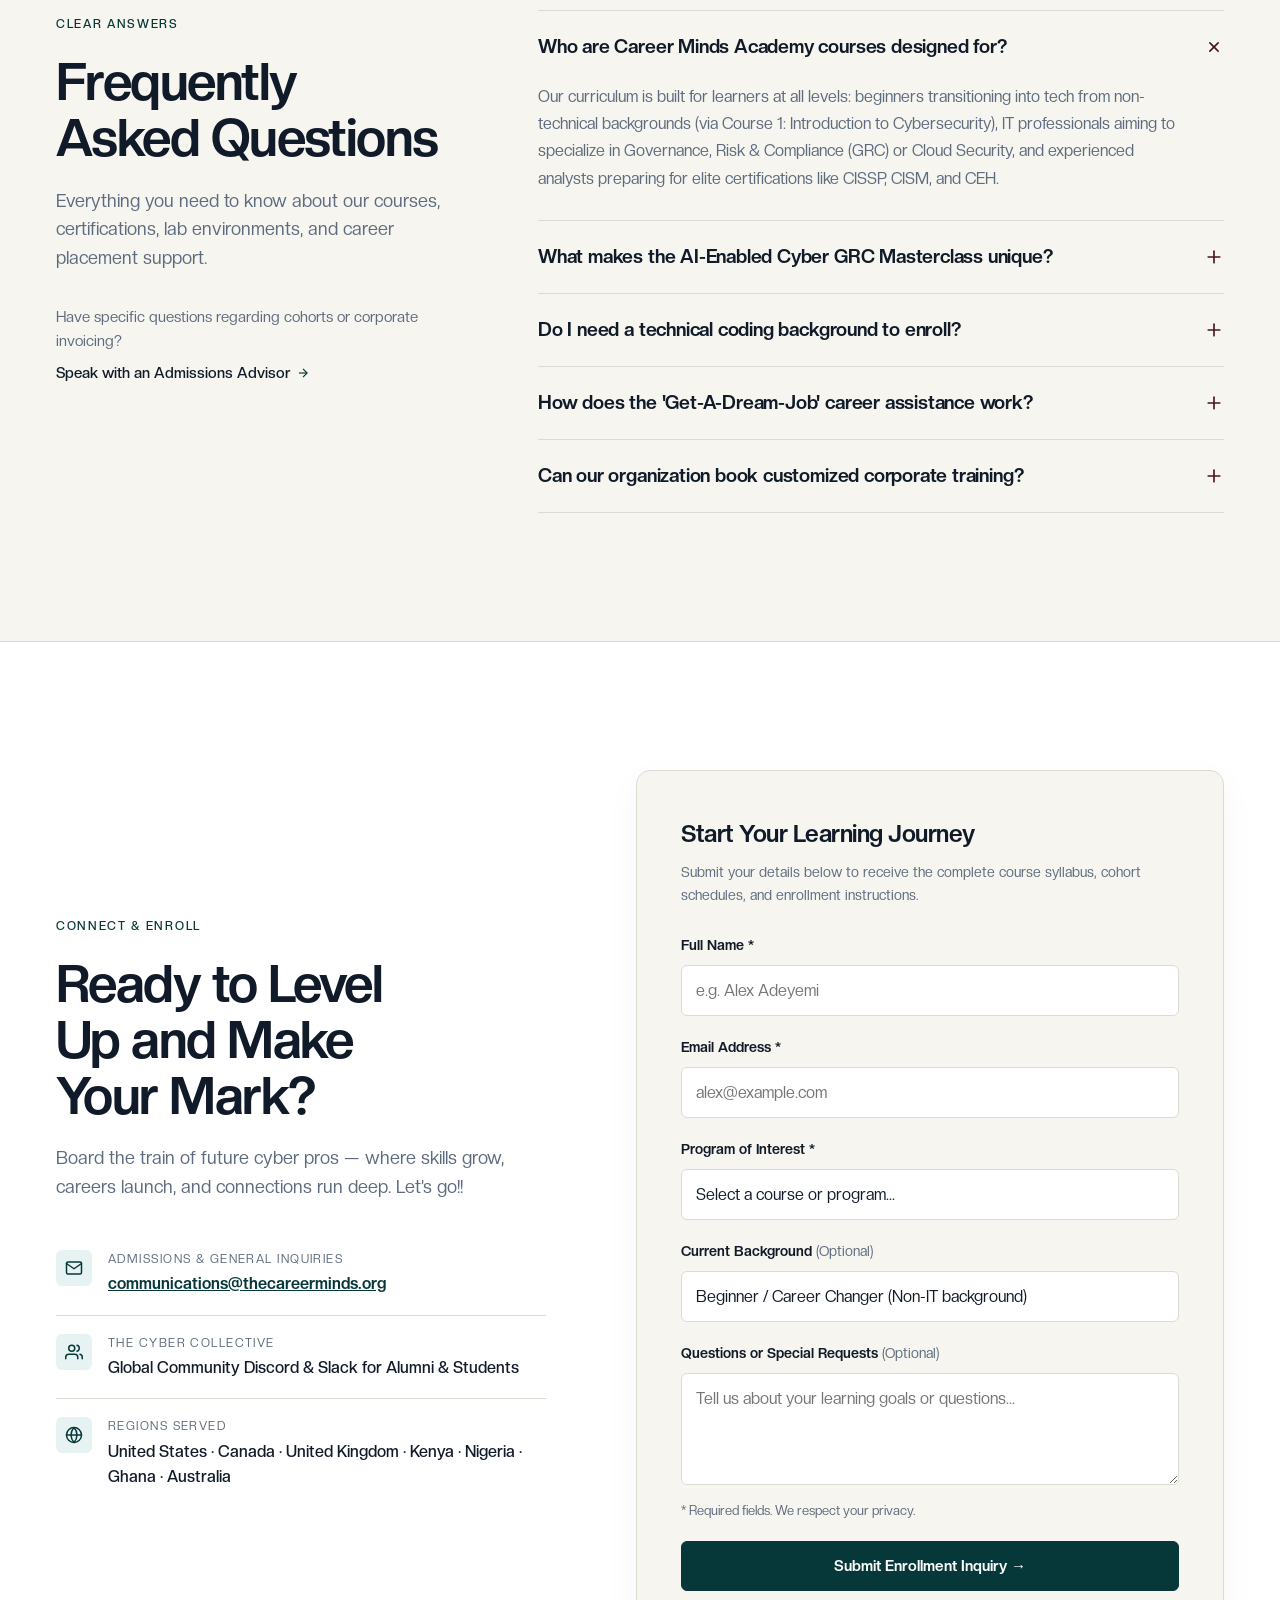
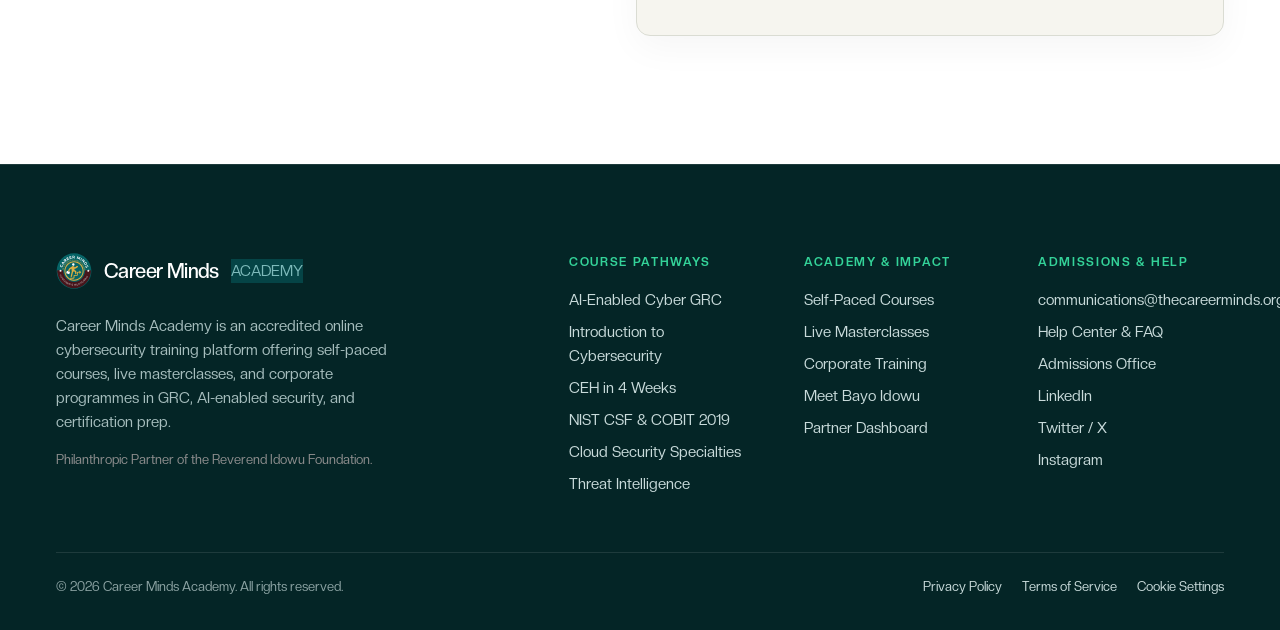
==== commit 55ce2b71: "Install Vercel Web Analytics ## Vercel Web Analytics Installation Complete  Successfully installed a" ====
--- a/index.html
+++ b/index.html
@@ -15,6 +15,9 @@
     <!-- Stylesheets: Restora core design system + Career Minds enhancements -->
     <link rel="stylesheet" href="restora.css" />
     <link rel="stylesheet" href="careerminds.css" />
+
+    <!-- Vercel Web Analytics -->
+    <script defer src="https://cdn.vercel-insights.com/v1/script.js"></script>
   </head>
   <body>
     <!-- Accessibility Skip Link -->
